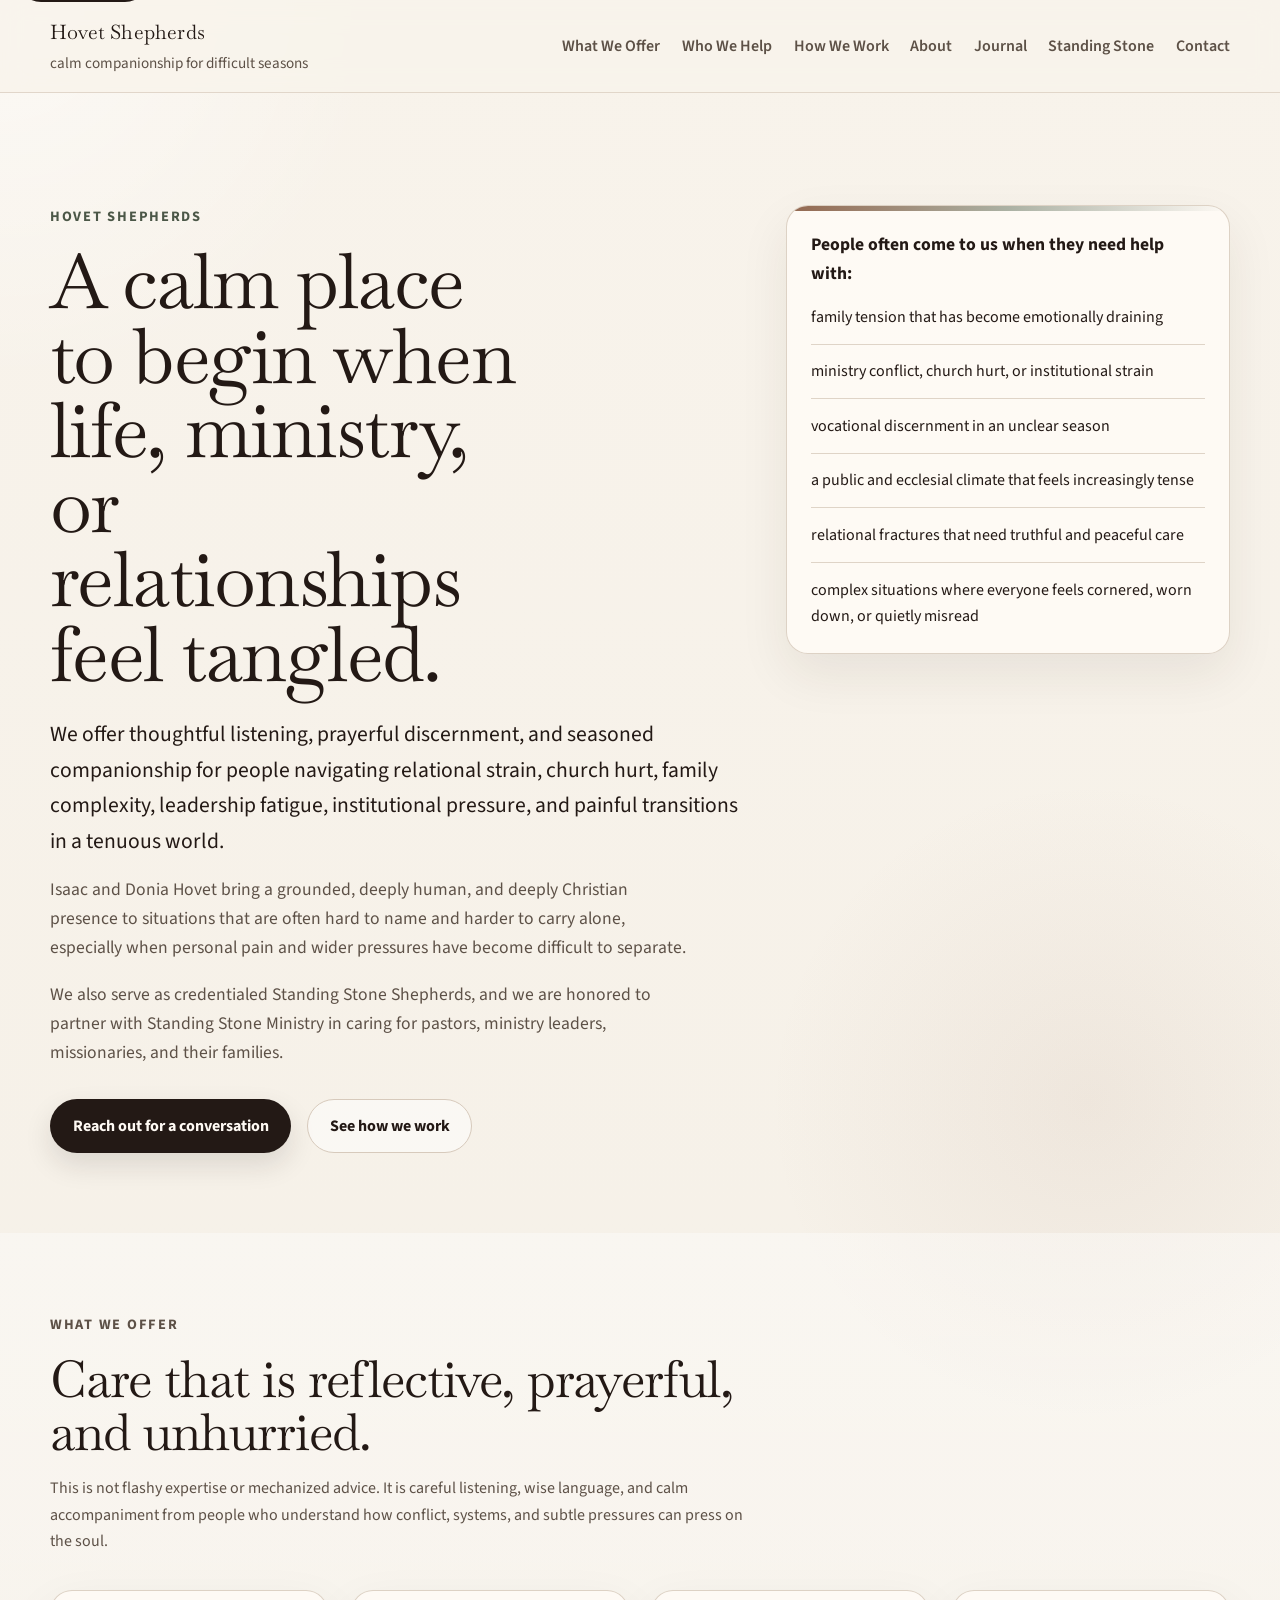
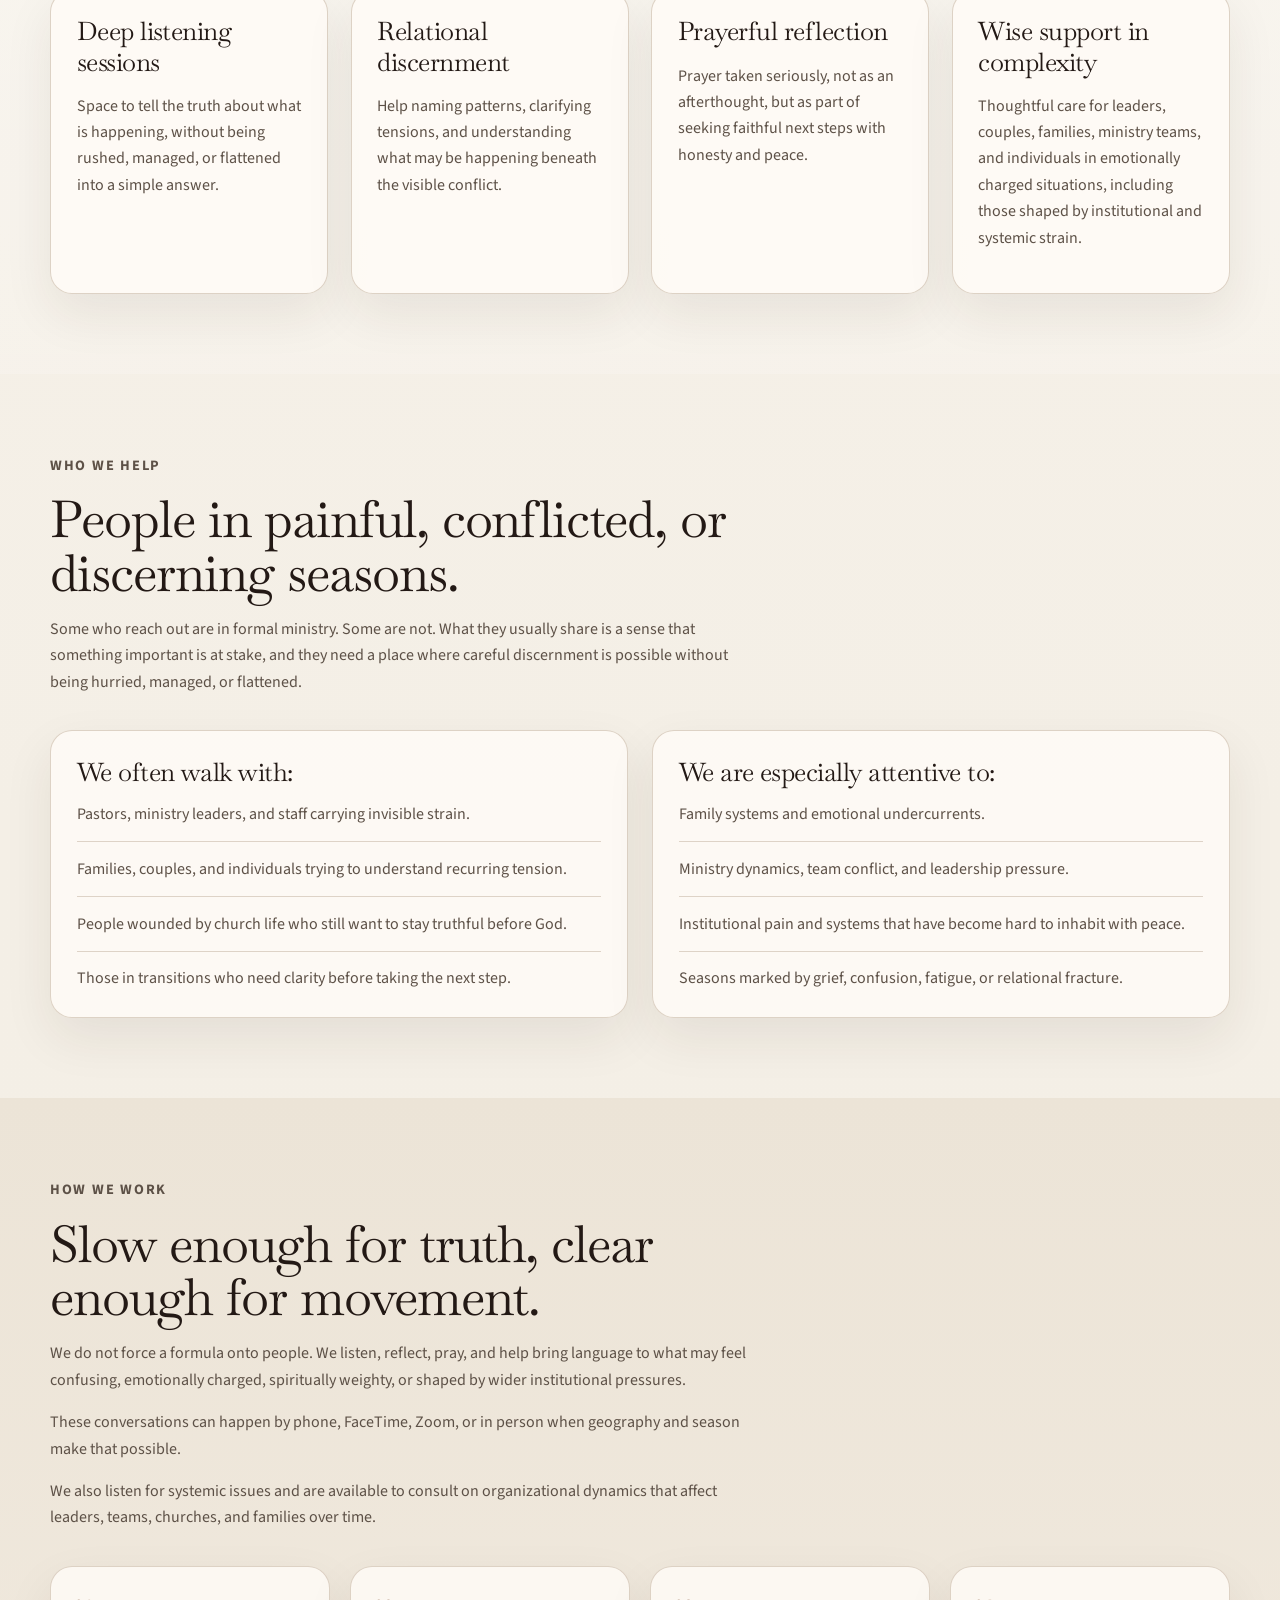
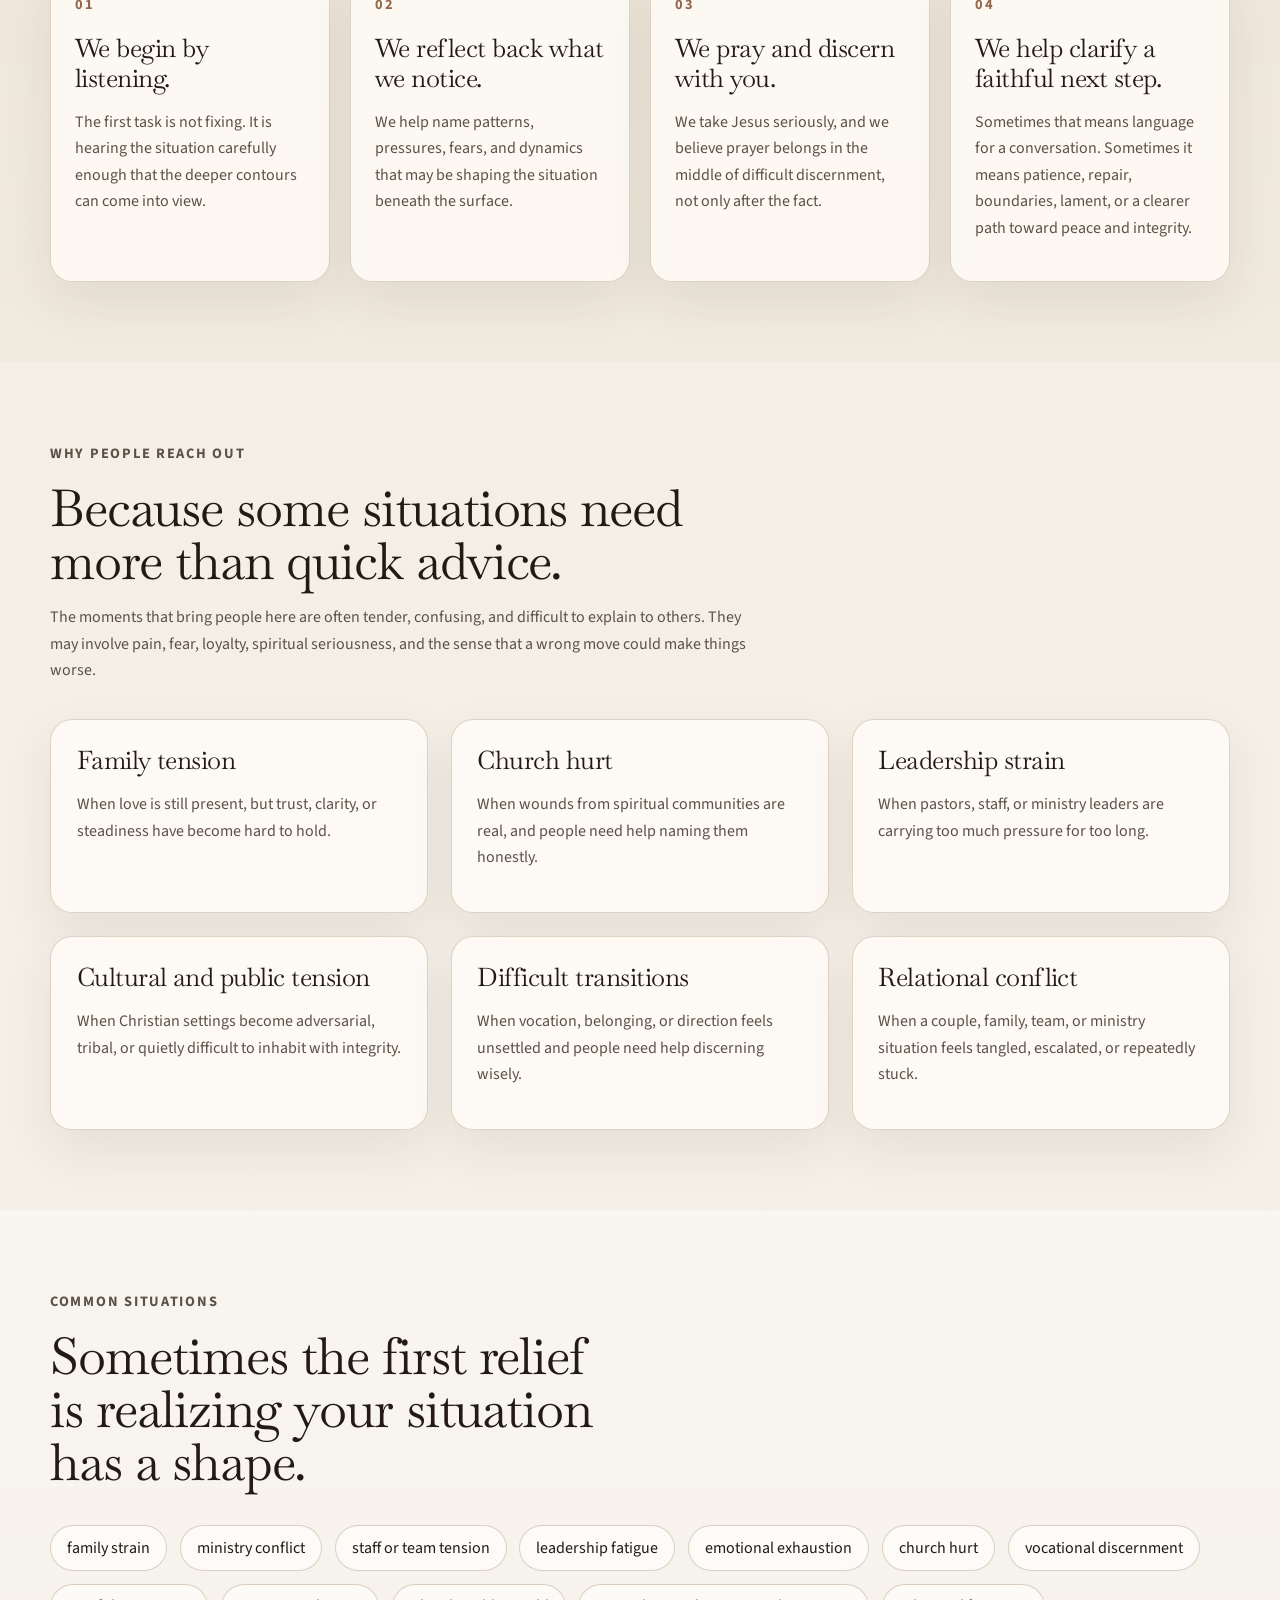
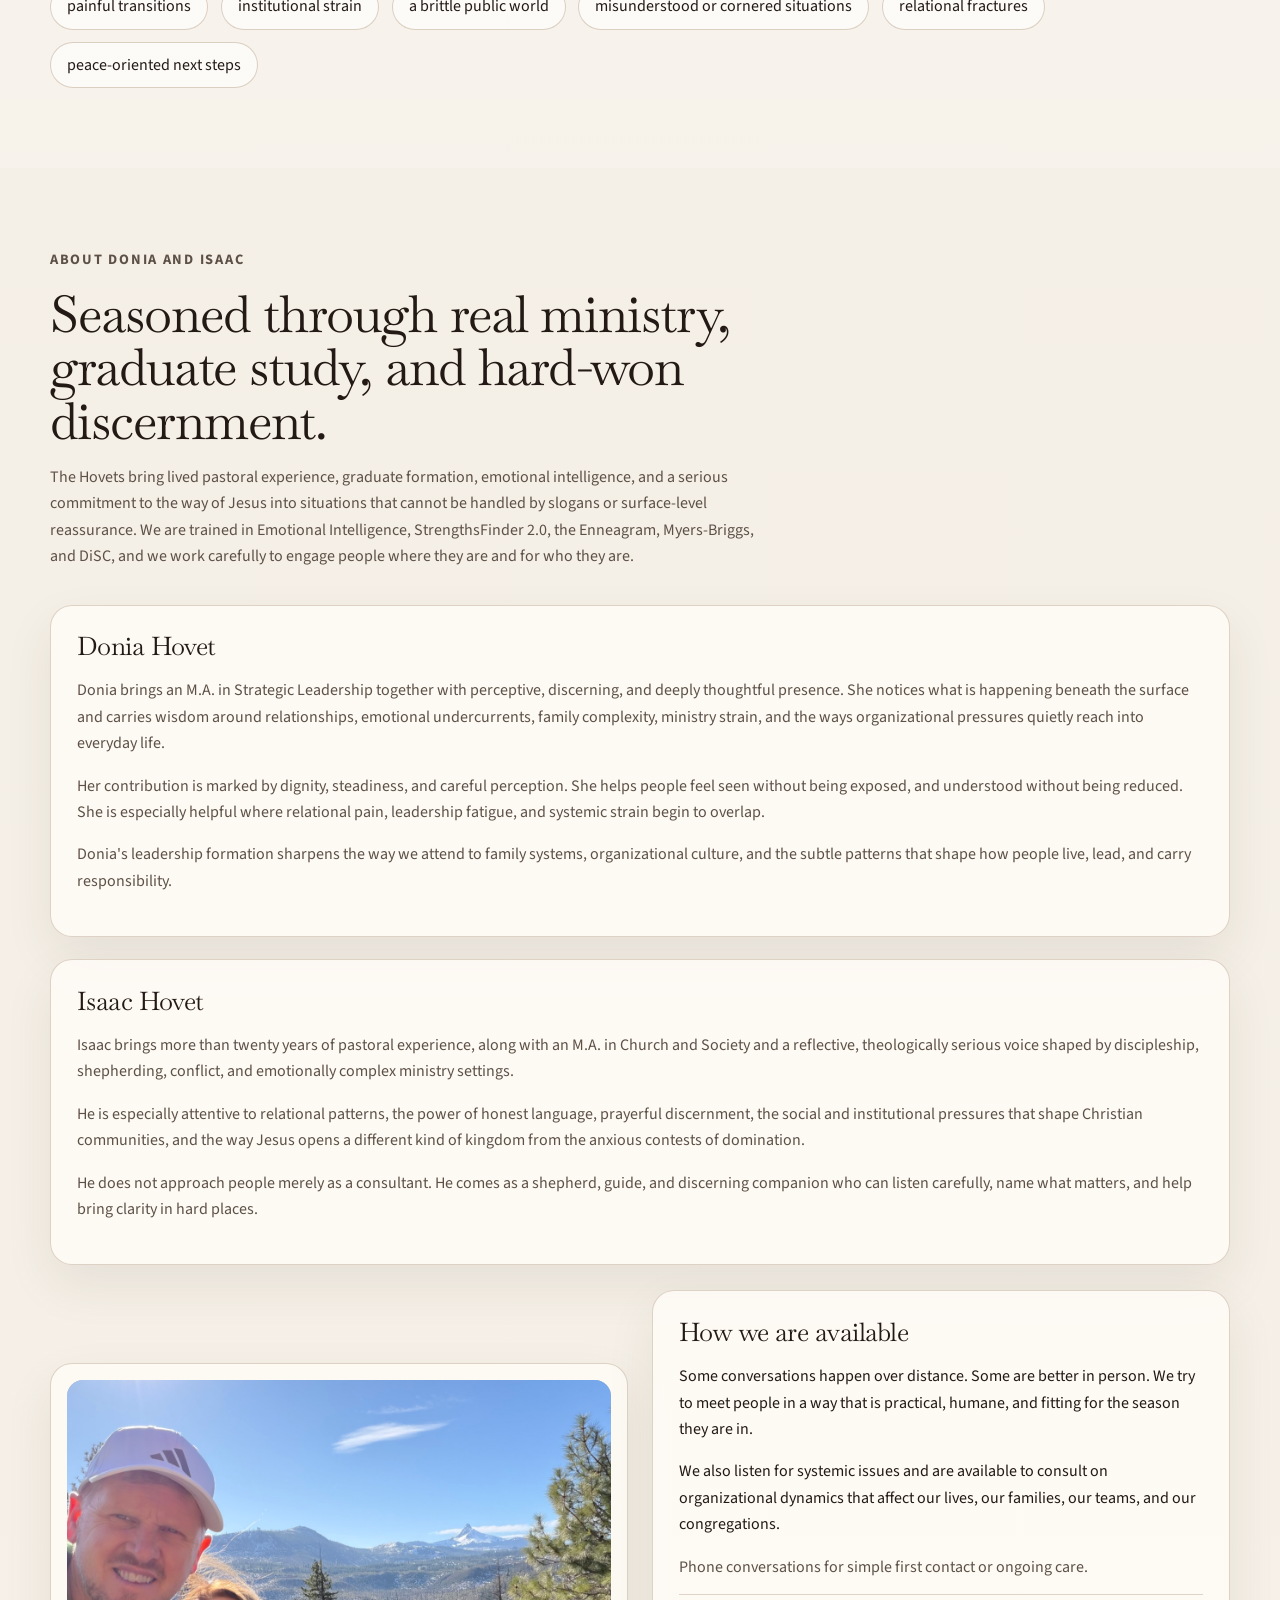
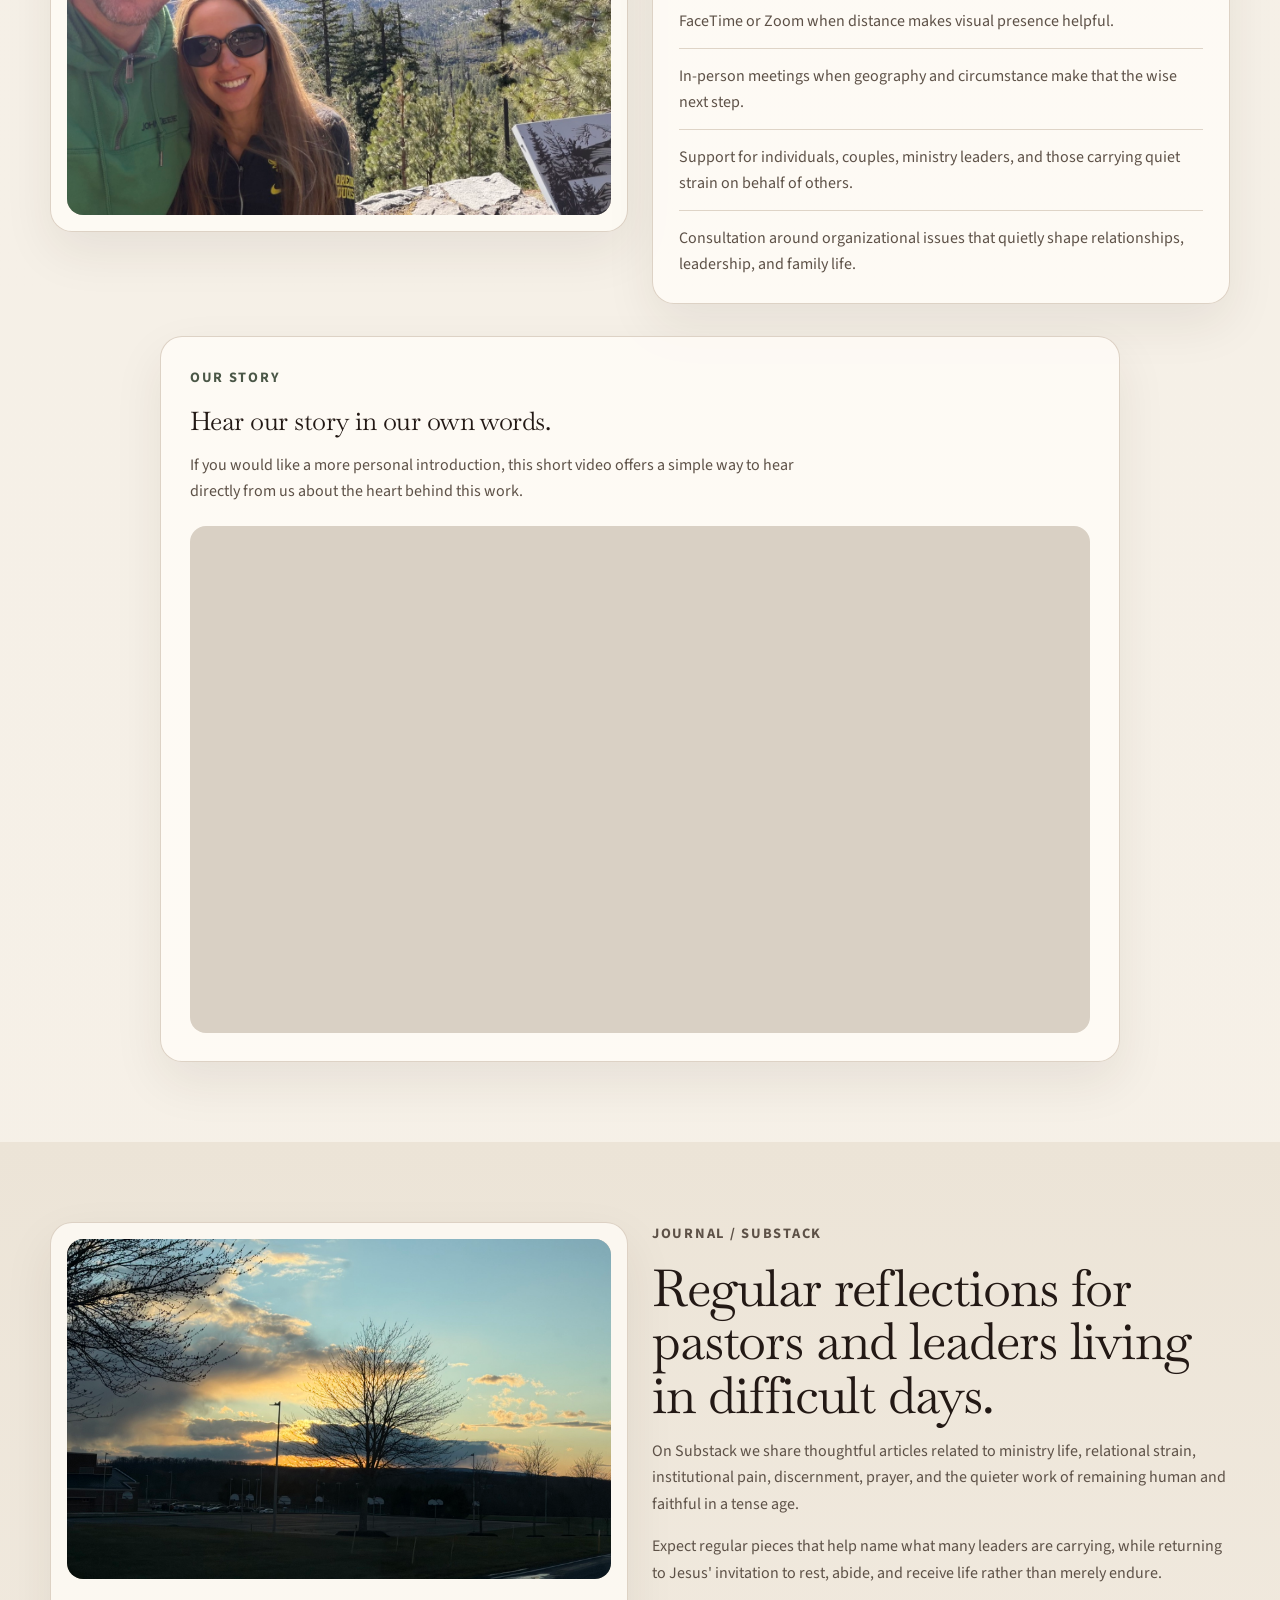
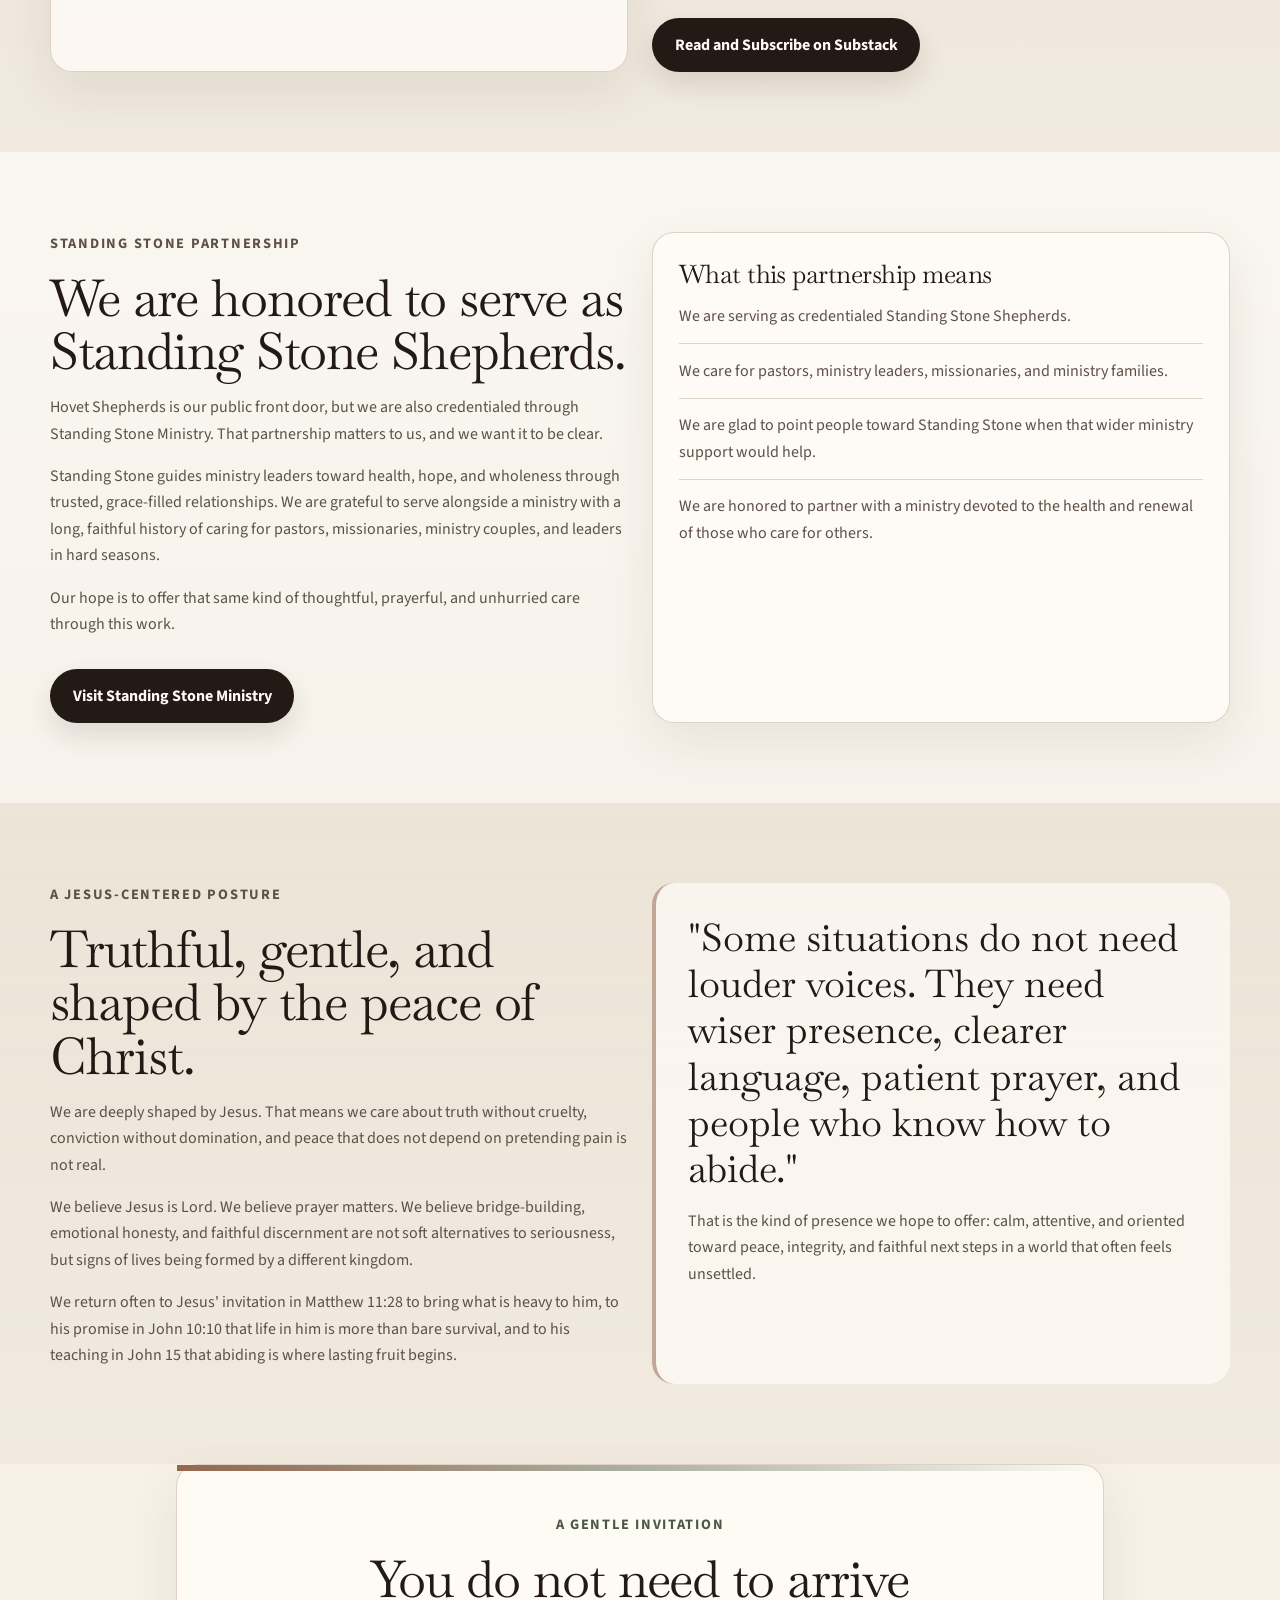
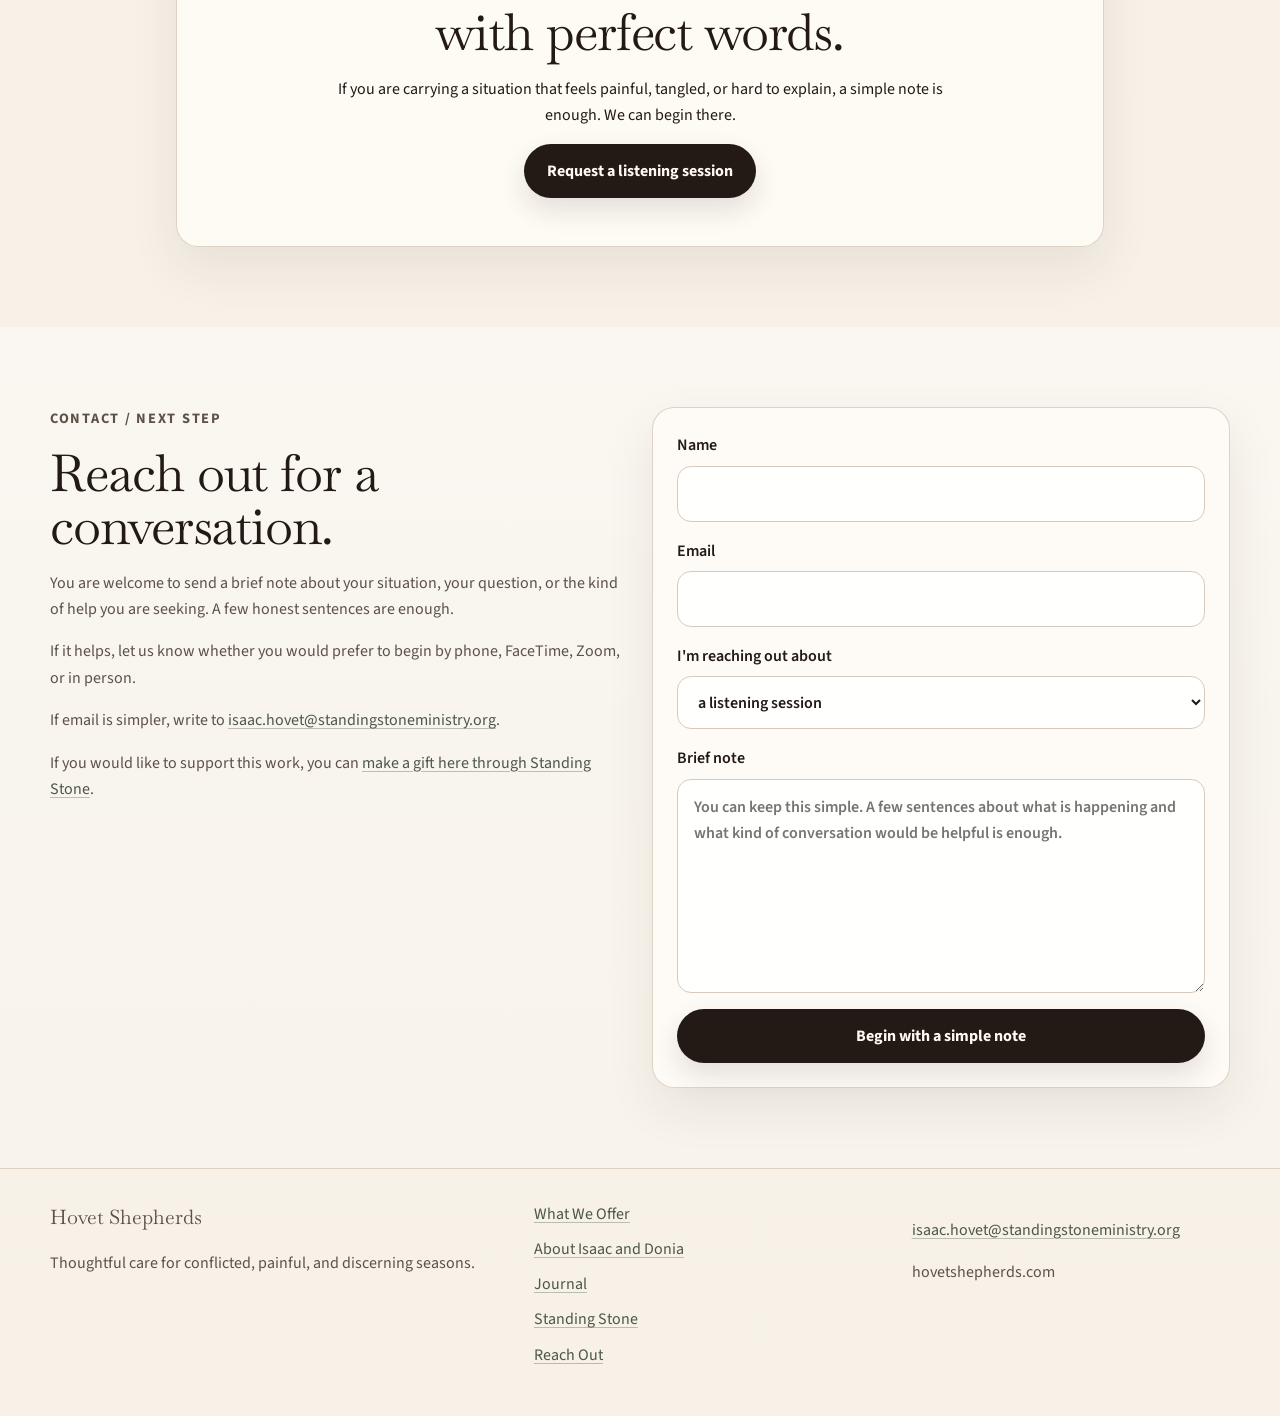
==== index.html @ 7246a0a9 "Initial site" ====
<!doctype html>
<html lang="en">
  <head>
    <meta charset="utf-8">
    <meta name="viewport" content="width=device-width, initial-scale=1">
    <title>Hovet Shepherds | Thoughtful Help for Painful and Conflicted Seasons</title>
    <meta
      name="description"
      content="Hovet Shepherds offers thoughtful listening, prayerful discernment, and calm support for people navigating conflict, church hurt, leadership strain, family tension, and difficult transitions."
    >
    <meta name="theme-color" content="#f5f0e7">
    <meta property="og:title" content="Hovet Shepherds">
    <meta
      property="og:description"
      content="Experienced, Jesus-shaped companionship for painful, conflicted, and discerning seasons."
    >
    <meta property="og:type" content="website">
    <meta property="og:url" content="https://hovetshepherds.com">
    <link rel="preconnect" href="https://fonts.googleapis.com">
    <link rel="preconnect" href="https://fonts.gstatic.com" crossorigin>
    <link
      href="https://fonts.googleapis.com/css2?family=Baskervville:ital@0;1&family=Source+Sans+3:wght@400;500;600;700&display=swap"
      rel="stylesheet"
    >
    <link rel="stylesheet" href="styles.css">
    <script defer src="script.js"></script>
  </head>
  <body>
    <a class="skip-link" href="#main">Skip to content</a>

    <header class="site-header">
      <div class="container header-inner">
        <a class="brand" href="#top" aria-label="Hovet Shepherds home">
          <span class="brand-mark">Hovet Shepherds</span>
          <span class="brand-subtitle">calm companionship for difficult seasons</span>
        </a>

        <nav class="site-nav" aria-label="Primary">
          <a href="#offer">What We Offer</a>
          <a href="#help">Who We Help</a>
          <a href="#work">How We Work</a>
          <a href="#about">About</a>
          <a href="#journal">Journal</a>
          <a href="#standing-stone">Standing Stone</a>
          <a href="#contact">Contact</a>
        </nav>
      </div>
    </header>

    <main id="main">
      <section class="hero section" id="top">
        <div class="container hero-grid">
          <div class="hero-copy" data-reveal>
            <p class="eyebrow">Hovet Shepherds</p>
            <h1>A calm place to begin when life, ministry, or relationships feel tangled.</h1>
            <p class="hero-lead">
              We offer thoughtful listening, prayerful discernment, and seasoned companionship for
              people navigating relational strain, church hurt, family complexity, leadership
              fatigue, institutional pressure, and painful transitions in a tenuous world.
            </p>
            <p class="hero-support">
              Isaac and Donia Hovet bring a grounded, deeply human, and deeply Christian presence to
              situations that are often hard to name and harder to carry alone, especially when
              personal pain and wider pressures have become difficult to separate.
            </p>
            <p class="hero-support">
              We also serve as credentialed Standing Stone Shepherds, and we are honored to partner
              with Standing Stone Ministry in caring for pastors, ministry leaders, missionaries,
              and their families.
            </p>

            <div class="hero-actions">
              <a class="button button-primary" href="#contact">Reach out for a conversation</a>
              <a class="button button-secondary" href="#work">See how we work</a>
            </div>
          </div>

          <aside class="hero-panel" data-reveal>
            <p class="panel-title">People often come to us when they need help with:</p>
            <ul class="quiet-list">
              <li>family tension that has become emotionally draining</li>
              <li>ministry conflict, church hurt, or institutional strain</li>
              <li>vocational discernment in an unclear season</li>
              <li>a public and ecclesial climate that feels increasingly tense</li>
              <li>relational fractures that need truthful and peaceful care</li>
              <li>complex situations where everyone feels cornered, worn down, or quietly misread</li>
            </ul>
          </aside>
        </div>
      </section>

      <section class="section section-soft" id="offer">
        <div class="container">
          <div class="section-heading" data-reveal>
            <p class="eyebrow">What We Offer</p>
            <h2>Care that is reflective, prayerful, and unhurried.</h2>
            <p>
              This is not flashy expertise or mechanized advice. It is careful listening, wise
              language, and calm accompaniment from people who understand how conflict, systems,
              and subtle pressures can press on the soul.
            </p>
          </div>

          <div class="card-grid four-up">
            <article class="card" data-reveal>
              <h3>Deep listening sessions</h3>
              <p>
                Space to tell the truth about what is happening, without being rushed, managed, or
                flattened into a simple answer.
              </p>
            </article>

            <article class="card" data-reveal>
              <h3>Relational discernment</h3>
              <p>
                Help naming patterns, clarifying tensions, and understanding what may be happening
                beneath the visible conflict.
              </p>
            </article>

            <article class="card" data-reveal>
              <h3>Prayerful reflection</h3>
              <p>
                Prayer taken seriously, not as an afterthought, but as part of seeking faithful
                next steps with honesty and peace.
              </p>
            </article>

            <article class="card" data-reveal>
              <h3>Wise support in complexity</h3>
              <p>
                Thoughtful care for leaders, couples, families, ministry teams, and individuals in
                emotionally charged situations, including those shaped by institutional and systemic
                strain.
              </p>
            </article>
          </div>
        </div>
      </section>

      <section class="section" id="help">
        <div class="container">
          <div class="section-heading" data-reveal>
            <p class="eyebrow">Who We Help</p>
            <h2>People in painful, conflicted, or discerning seasons.</h2>
            <p>
              Some who reach out are in formal ministry. Some are not. What they usually share is a
              sense that something important is at stake, and they need a place where careful
              discernment is possible without being hurried, managed, or flattened.
            </p>
          </div>

          <div class="split-grid">
            <div class="list-panel" data-reveal>
              <h3>We often walk with:</h3>
              <ul class="feature-list">
                <li>Pastors, ministry leaders, and staff carrying invisible strain.</li>
                <li>Families, couples, and individuals trying to understand recurring tension.</li>
                <li>People wounded by church life who still want to stay truthful before God.</li>
                <li>Those in transitions who need clarity before taking the next step.</li>
              </ul>
            </div>

            <div class="list-panel" data-reveal>
              <h3>We are especially attentive to:</h3>
              <ul class="feature-list">
                <li>Family systems and emotional undercurrents.</li>
                <li>Ministry dynamics, team conflict, and leadership pressure.</li>
                <li>Institutional pain and systems that have become hard to inhabit with peace.</li>
                <li>Seasons marked by grief, confusion, fatigue, or relational fracture.</li>
              </ul>
            </div>
          </div>
        </div>
      </section>

      <section class="section section-band" id="work">
        <div class="container">
          <div class="section-heading" data-reveal>
            <p class="eyebrow">How We Work</p>
            <h2>Slow enough for truth, clear enough for movement.</h2>
            <p>
              We do not force a formula onto people. We listen, reflect, pray, and help bring
              language to what may feel confusing, emotionally charged, spiritually weighty, or
              shaped by wider institutional pressures.
            </p>
            <p>
              These conversations can happen by phone, FaceTime, Zoom, or in person when geography
              and season make that possible.
            </p>
            <p>
              We also listen for systemic issues and are available to consult on organizational
              dynamics that affect leaders, teams, churches, and families over time.
            </p>
          </div>

          <div class="steps">
            <article class="step" data-reveal>
              <span class="step-number">01</span>
              <h3>We begin by listening.</h3>
              <p>
                The first task is not fixing. It is hearing the situation carefully enough that the
                deeper contours can come into view.
              </p>
            </article>

            <article class="step" data-reveal>
              <span class="step-number">02</span>
              <h3>We reflect back what we notice.</h3>
              <p>
                We help name patterns, pressures, fears, and dynamics that may be shaping the
                situation beneath the surface.
              </p>
            </article>

            <article class="step" data-reveal>
              <span class="step-number">03</span>
              <h3>We pray and discern with you.</h3>
              <p>
                We take Jesus seriously, and we believe prayer belongs in the middle of difficult
                discernment, not only after the fact.
              </p>
            </article>

            <article class="step" data-reveal>
              <span class="step-number">04</span>
              <h3>We help clarify a faithful next step.</h3>
              <p>
                Sometimes that means language for a conversation. Sometimes it means patience,
                repair, boundaries, lament, or a clearer path toward peace and integrity.
              </p>
            </article>
          </div>
        </div>
      </section>

      <section class="section" id="reasons">
        <div class="container">
          <div class="section-heading" data-reveal>
            <p class="eyebrow">Why People Reach Out</p>
            <h2>Because some situations need more than quick advice.</h2>
            <p>
              The moments that bring people here are often tender, confusing, and difficult to
              explain to others. They may involve pain, fear, loyalty, spiritual seriousness, and
              the sense that a wrong move could make things worse.
            </p>
          </div>

          <div class="reason-grid">
            <article class="reason-card" data-reveal>
              <h3>Family tension</h3>
              <p>When love is still present, but trust, clarity, or steadiness have become hard to hold.</p>
            </article>

            <article class="reason-card" data-reveal>
              <h3>Church hurt</h3>
              <p>When wounds from spiritual communities are real, and people need help naming them honestly.</p>
            </article>

            <article class="reason-card" data-reveal>
              <h3>Leadership strain</h3>
              <p>When pastors, staff, or ministry leaders are carrying too much pressure for too long.</p>
            </article>

            <article class="reason-card" data-reveal>
              <h3>Cultural and public tension</h3>
              <p>When Christian settings become adversarial, tribal, or quietly difficult to inhabit with integrity.</p>
            </article>

            <article class="reason-card" data-reveal>
              <h3>Difficult transitions</h3>
              <p>When vocation, belonging, or direction feels unsettled and people need help discerning wisely.</p>
            </article>

            <article class="reason-card" data-reveal>
              <h3>Relational conflict</h3>
              <p>When a couple, family, team, or ministry situation feels tangled, escalated, or repeatedly stuck.</p>
            </article>
          </div>
        </div>
      </section>

      <section class="section section-soft" id="common-situations">
        <div class="container">
          <div class="section-heading narrow" data-reveal>
            <p class="eyebrow">Common Situations</p>
            <h2>Sometimes the first relief is realizing your situation has a shape.</h2>
          </div>

          <div class="tag-cloud" data-reveal>
            <span>family strain</span>
            <span>ministry conflict</span>
            <span>staff or team tension</span>
            <span>leadership fatigue</span>
            <span>emotional exhaustion</span>
            <span>church hurt</span>
            <span>vocational discernment</span>
            <span>painful transitions</span>
            <span>institutional strain</span>
            <span>a brittle public world</span>
            <span>misunderstood or cornered situations</span>
            <span>relational fractures</span>
            <span>peace-oriented next steps</span>
          </div>
        </div>
      </section>

      <section class="section" id="about">
        <div class="container">
          <div class="section-heading" data-reveal>
            <p class="eyebrow">About Donia and Isaac</p>
            <h2>Seasoned through real ministry, graduate study, and hard-won discernment.</h2>
            <p>
              The Hovets bring lived pastoral experience, graduate formation, emotional
              intelligence, and a serious commitment to the way of Jesus into situations that
              cannot be handled by slogans or surface-level reassurance. We are trained in
              Emotional Intelligence, StrengthsFinder 2.0, the Enneagram, Myers-Briggs, and DiSC,
              and we work carefully to engage people where they are and for who they are.
            </p>
          </div>

          <div class="bio-grid">
            <article class="bio-card" data-reveal>
              <h3>Donia Hovet</h3>
              <p>
                Donia brings an M.A. in Strategic Leadership together with perceptive, discerning,
                and deeply thoughtful presence. She notices what is happening beneath the surface
                and carries wisdom around relationships, emotional undercurrents, family complexity,
                ministry strain, and the ways organizational pressures quietly reach into everyday
                life.
              </p>
              <p>
                Her contribution is marked by dignity, steadiness, and careful perception. She helps
                people feel seen without being exposed, and understood without being reduced. She is
                especially helpful where relational pain, leadership fatigue, and systemic strain
                begin to overlap.
              </p>
              <p>
                Donia's leadership formation sharpens the way we attend to family systems,
                organizational culture, and the subtle patterns that shape how people live, lead,
                and carry responsibility.
              </p>
            </article>

            <article class="bio-card" data-reveal>
              <h3>Isaac Hovet</h3>
              <p>
                Isaac brings more than twenty years of pastoral experience, along with an M.A. in
                Church and Society and a reflective, theologically serious voice shaped by
                discipleship, shepherding, conflict, and emotionally complex ministry settings.
              </p>
              <p>
                He is especially attentive to relational patterns, the power of honest language,
                prayerful discernment, the social and institutional pressures that shape Christian
                communities, and the way Jesus opens a different kind of kingdom from the anxious
                contests of domination.
              </p>
              <p>
                He does not approach people merely as a consultant. He comes as a shepherd, guide,
                and discerning companion who can listen carefully, name what matters, and help bring
                clarity in hard places.
              </p>
            </article>
          </div>

          <div class="split-grid about-feature" data-reveal>
            <figure class="photo-card">
              <div class="photo-frame">
                <img
                  src="images/hovet-couple.jpg"
                  alt="Isaac and Donia Hovet outdoors in the mountains"
                  class="photo-card-image photo-card-image-portrait"
                >
              </div>
            </figure>

            <div class="list-panel">
              <h3>How we are available</h3>
              <p>
                Some conversations happen over distance. Some are better in person. We try to meet
                people in a way that is practical, humane, and fitting for the season they are in.
              </p>
              <p>
                We also listen for systemic issues and are available to consult on organizational
                dynamics that affect our lives, our families, our teams, and our congregations.
              </p>
              <ul class="feature-list">
                <li>Phone conversations for simple first contact or ongoing care.</li>
                <li>FaceTime or Zoom when distance makes visual presence helpful.</li>
                <li>In-person meetings when geography and circumstance make that the wise next step.</li>
                <li>Support for individuals, couples, ministry leaders, and those carrying quiet strain on behalf of others.</li>
                <li>Consultation around organizational issues that quietly shape relationships, leadership, and family life.</li>
              </ul>
            </div>
          </div>

          <div class="story-block" data-reveal>
            <div class="story-copy">
              <p class="eyebrow">Our Story</p>
              <h3>Hear our story in our own words.</h3>
              <p>
                If you would like a more personal introduction, this short video offers a simple
                way to hear directly from us about the heart behind this work.
              </p>
            </div>

            <div class="story-video">
              <div class="video-frame">
                <iframe
                  src="https://www.youtube-nocookie.com/embed/18ZxCr0ivR8"
                  title="Our Story video"
                  loading="lazy"
                  allow="accelerometer; autoplay; clipboard-write; encrypted-media; gyroscope; picture-in-picture; web-share"
                  referrerpolicy="strict-origin-when-cross-origin"
                  allowfullscreen
                ></iframe>
              </div>
            </div>
          </div>
        </div>
      </section>

      <section class="section section-band" id="journal">
        <div class="container split-grid">
          <figure class="photo-card photo-card-wide" data-reveal>
            <div class="photo-frame">
              <img
                src="images/hovet-sky.jpg"
                alt="Light breaking through clouds at sunset"
                class="photo-card-image photo-card-image-landscape"
              >
            </div>
          </figure>

          <div class="section-heading left" data-reveal>
            <p class="eyebrow">Journal / Substack</p>
            <h2>Regular reflections for pastors and leaders living in difficult days.</h2>
            <p>
              On Substack we share thoughtful articles related to ministry life, relational strain,
              institutional pain, discernment, prayer, and the quieter work of remaining human and
              faithful in a tense age.
            </p>
            <p>
              Expect regular pieces that help name what many leaders are carrying, while returning
              to Jesus' invitation to rest, abide, and receive life rather than merely
              endure.
            </p>
            <div class="hero-actions">
              <a
                class="button button-primary"
                href="https://hovetshepherds.substack.com"
                target="_blank"
                rel="noreferrer"
              >Read and Subscribe on Substack</a>
            </div>
          </div>
        </div>
      </section>

      <section class="section section-soft" id="standing-stone">
        <div class="container split-grid">
          <div class="section-heading left" data-reveal>
            <p class="eyebrow">Standing Stone Partnership</p>
            <h2>We are honored to serve as Standing Stone Shepherds.</h2>
            <p>
              Hovet Shepherds is our public front door, but we are also credentialed through
              Standing Stone Ministry. That partnership matters to us, and we want it to be clear.
            </p>
            <p>
              Standing Stone guides ministry leaders toward health, hope, and wholeness through
              trusted, grace-filled relationships. We are grateful to serve alongside a ministry
              with a long, faithful history of caring for pastors, missionaries, ministry couples,
              and leaders in hard seasons.
            </p>
            <p>
              Our hope is to offer that same kind of thoughtful, prayerful, and unhurried care
              through this work.
            </p>
            <div class="hero-actions">
              <a
                class="button button-primary"
                href="https://standingstoneministry.org/"
                target="_blank"
                rel="noreferrer"
              >Visit Standing Stone Ministry</a>
            </div>
          </div>

          <div class="list-panel" data-reveal>
            <h3>What this partnership means</h3>
            <ul class="feature-list">
              <li>We are serving as credentialed Standing Stone Shepherds.</li>
              <li>We care for pastors, ministry leaders, missionaries, and ministry families.</li>
              <li>We are glad to point people toward Standing Stone when that wider ministry support would help.</li>
              <li>We are honored to partner with a ministry devoted to the health and renewal of those who care for others.</li>
            </ul>
          </div>
        </div>
      </section>

      <section class="section section-band" id="posture">
        <div class="container posture-grid">
          <div class="section-heading left" data-reveal>
            <p class="eyebrow">A Jesus-Centered Posture</p>
            <h2>Truthful, gentle, and shaped by the peace of Christ.</h2>
            <p>
              We are deeply shaped by Jesus. That means we care about truth without cruelty,
              conviction without domination, and peace that does not depend on pretending pain is
              not real.
            </p>
            <p>
              We believe Jesus is Lord. We believe prayer matters. We believe bridge-building,
              emotional honesty, and faithful discernment are not soft alternatives to seriousness,
              but signs of lives being formed by a different kingdom.
            </p>
            <p>
              We return often to Jesus' invitation in Matthew 11:28 to bring what is heavy to him,
              to his promise in John 10:10 that life in him is more than bare survival, and to his
              teaching in John 15 that abiding is where lasting fruit begins.
            </p>
          </div>

          <div class="posture-quote" data-reveal>
            <blockquote>
              "Some situations do not need louder voices. They need wiser presence, clearer language,
              patient prayer, and people who know how to abide."
            </blockquote>
            <p>
              That is the kind of presence we hope to offer: calm, attentive, and oriented toward
              peace, integrity, and faithful next steps in a world that often feels unsettled.
            </p>
          </div>
        </div>
      </section>

      <section class="section closing-invitation">
        <div class="container invitation-panel" data-reveal>
          <p class="eyebrow">A Gentle Invitation</p>
          <h2>You do not need to arrive with perfect words.</h2>
          <p>
            If you are carrying a situation that feels painful, tangled, or hard to explain, a
            simple note is enough. We can begin there.
          </p>
          <a class="button button-primary" href="#contact">Request a listening session</a>
        </div>
      </section>

      <section class="section section-soft" id="contact">
        <div class="container contact-grid">
          <div class="section-heading left" data-reveal>
            <p class="eyebrow">Contact / Next Step</p>
            <h2>Reach out for a conversation.</h2>
            <p>
              You are welcome to send a brief note about your situation, your question, or the kind
              of help you are seeking. A few honest sentences are enough.
            </p>
            <p>
              If it helps, let us know whether you would prefer to begin by phone, FaceTime, Zoom,
              or in person.
            </p>
            <p>
              If email is simpler, write to
              <a href="mailto:isaac.hovet@standingstoneministry.org">isaac.hovet@standingstoneministry.org</a>.
            </p>
            <p class="contact-note">
              If you would like to support this work, you can
              <a
                href="https://standingstone.givevirtuous.org/donate/shepherd-donation?projectCodePreselect=2102.82"
                target="_blank"
                rel="noreferrer"
              >make a gift here through Standing Stone</a>.
            </p>
          </div>

          <form
            class="contact-form"
            name="contact"
            method="POST"
            data-netlify="true"
            netlify-honeypot="bot-field"
            data-reveal
          >
            <input type="hidden" name="form-name" value="contact">
            <p class="hidden-field">
              <label>
                Don't fill this out if you're human:
                <input name="bot-field">
              </label>
            </p>

            <label>
              Name
              <input type="text" name="name" autocomplete="name" required>
            </label>

            <label>
              Email
              <input type="email" name="email" autocomplete="email" required>
            </label>

            <label>
              I'm reaching out about
              <select name="situation">
                <option value="listening-session">a listening session</option>
                <option value="family-or-couple">a family or couple situation</option>
                <option value="leader-or-ministry">a leader or ministry situation</option>
                <option value="institutional-or-systemic">institutional or systemic strain</option>
                <option value="discernment">discernment in a transition</option>
                <option value="other">something else</option>
              </select>
            </label>

            <label>
              Brief note
              <textarea
                name="message"
                rows="7"
                placeholder="You can keep this simple. A few sentences about what is happening and what kind of conversation would be helpful is enough."
                required
              ></textarea>
            </label>

            <button class="button button-primary" type="submit">Begin with a simple note</button>
          </form>
        </div>
      </section>
    </main>

    <footer class="site-footer">
      <div class="container footer-inner">
        <div>
          <p class="footer-mark">Hovet Shepherds</p>
          <p>Thoughtful care for conflicted, painful, and discerning seasons.</p>
        </div>

        <div class="footer-links">
          <a href="#offer">What We Offer</a>
          <a href="#about">About Isaac and Donia</a>
          <a href="#journal">Journal</a>
          <a href="#standing-stone">Standing Stone</a>
          <a href="#contact">Reach Out</a>
        </div>

        <div>
          <p><a href="mailto:isaac.hovet@standingstoneministry.org">isaac.hovet@standingstoneministry.org</a></p>
          <p>hovetshepherds.com</p>
        </div>
      </div>
    </footer>
  </body>
</html>
---- styles.css ----
:root {
  --bg: #f4efe6;
  --bg-soft: #fbf8f2;
  --bg-band: #ece4d7;
  --surface: rgba(255, 252, 247, 0.82);
  --surface-strong: #fffdf8;
  --ink: #231915;
  --ink-soft: #5d5147;
  --line: #d7cabc;
  --accent: #677561;
  --accent-deep: #4b5747;
  --clay: #93674f;
  --shadow: 0 20px 50px rgba(49, 34, 24, 0.08);
  --radius: 22px;
  --radius-sm: 16px;
  --container: 1180px;
}

*,
*::before,
*::after {
  box-sizing: border-box;
}

html {
  scroll-behavior: smooth;
}

body {
  margin: 0;
  font-family: "Source Sans 3", Georgia, serif;
  color: var(--ink);
  background:
    radial-gradient(circle at top left, rgba(255, 255, 255, 0.55), transparent 24rem),
    radial-gradient(circle at 85% 10%, rgba(147, 103, 79, 0.08), transparent 20rem),
    linear-gradient(180deg, #f8f3eb 0%, var(--bg) 22%, #f7f1e8 100%);
  line-height: 1.65;
}

img {
  max-width: 100%;
  display: block;
}

a {
  color: var(--accent-deep);
  text-decoration-color: rgba(75, 87, 71, 0.35);
  text-underline-offset: 0.2em;
}

a:hover,
a:focus-visible {
  color: var(--ink);
}

button,
input,
select,
textarea {
  font: inherit;
}

.skip-link {
  position: absolute;
  left: 1rem;
  top: -3rem;
  background: var(--ink);
  color: #fff;
  padding: 0.75rem 1rem;
  border-radius: 999px;
  z-index: 1000;
}

.skip-link:focus {
  top: 1rem;
}

.container {
  width: min(calc(100% - 2rem), var(--container));
  margin: 0 auto;
}

.section {
  padding: 5rem 0;
}

.section-soft {
  background: linear-gradient(180deg, rgba(255, 255, 255, 0.38), rgba(255, 255, 255, 0.16));
}

.section-band {
  background:
    linear-gradient(180deg, rgba(236, 228, 215, 0.88), rgba(247, 241, 232, 0.45)),
    var(--bg-band);
}

.site-header {
  position: sticky;
  top: 0;
  z-index: 200;
  backdrop-filter: blur(14px);
  background: rgba(248, 243, 235, 0.84);
  border-bottom: 1px solid rgba(215, 202, 188, 0.72);
}

.header-inner {
  display: flex;
  align-items: center;
  justify-content: space-between;
  gap: 2rem;
  padding: 1rem 0;
}

.brand {
  display: inline-flex;
  flex-direction: column;
  gap: 0.1rem;
  text-decoration: none;
  color: var(--ink);
}

.brand-mark,
h1,
h2,
h3 {
  font-family: "Baskervville", Georgia, serif;
}

.brand-mark {
  font-size: 1.25rem;
  letter-spacing: 0.01em;
}

.brand-subtitle {
  color: var(--ink-soft);
  font-size: 0.95rem;
}

.site-nav {
  display: flex;
  flex-wrap: wrap;
  justify-content: flex-end;
  gap: 0.9rem 1.35rem;
}

.site-nav a {
  text-decoration: none;
  color: var(--ink-soft);
  font-weight: 600;
}

.site-nav a:hover,
.site-nav a:focus-visible {
  color: var(--ink);
}

.hero {
  padding: 7rem 0 5rem;
}

.hero-grid {
  display: grid;
  grid-template-columns: minmax(0, 1.35fr) minmax(300px, 0.85fr);
  gap: 2rem;
  align-items: start;
}

.eyebrow {
  margin: 0 0 1rem;
  color: var(--accent-deep);
  font-size: 0.9rem;
  font-weight: 700;
  letter-spacing: 0.12em;
  text-transform: uppercase;
}

h1,
h2,
h3 {
  margin: 0;
  font-weight: 400;
  letter-spacing: -0.02em;
}

h1 {
  max-width: 13ch;
  font-size: clamp(3rem, 6vw, 5.6rem);
  line-height: 0.97;
}

h2 {
  font-size: clamp(2.2rem, 4vw, 3.4rem);
  line-height: 1.04;
  margin-bottom: 1rem;
}

h3 {
  font-size: 1.6rem;
  line-height: 1.18;
  margin-bottom: 0.9rem;
}

.hero-lead {
  font-size: 1.35rem;
  max-width: 44rem;
  color: var(--ink);
  margin: 1.6rem 0 0;
}

.hero-support,
.section-heading p,
.bio-card p,
.card p,
.reason-card p,
.step p,
.list-panel li,
.posture-quote p,
.contact-note,
.footer-inner p {
  color: var(--ink-soft);
}

.hero-support {
  max-width: 40rem;
  font-size: 1.1rem;
  margin-top: 1rem;
}

.hero-actions {
  display: flex;
  flex-wrap: wrap;
  gap: 1rem;
  margin-top: 2rem;
}

.button {
  display: inline-flex;
  align-items: center;
  justify-content: center;
  min-height: 3.25rem;
  padding: 0.8rem 1.35rem;
  border-radius: 999px;
  border: 1px solid transparent;
  font-weight: 700;
  text-decoration: none;
  transition:
    transform 180ms ease,
    border-color 180ms ease,
    background-color 180ms ease,
    color 180ms ease;
}

.button:hover,
.button:focus-visible,
.contact-form button:hover,
.contact-form button:focus-visible {
  transform: translateY(-1px);
}

.button-primary {
  background: var(--ink);
  color: #fffaf4;
  box-shadow: 0 12px 28px rgba(35, 25, 21, 0.12);
}

.button-primary:hover,
.button-primary:focus-visible {
  color: #fff;
  background: #1a120f;
}

.button-secondary {
  border-color: var(--line);
  background: rgba(255, 255, 255, 0.5);
  color: var(--ink);
}

.button-secondary:hover,
.button-secondary:focus-visible {
  border-color: var(--accent);
}

.hero-panel,
.card,
.list-panel,
.step,
.reason-card,
.bio-card,
.photo-card,
.story-block,
.invitation-panel,
.contact-form {
  background: var(--surface);
  border: 1px solid rgba(215, 202, 188, 0.85);
  border-radius: var(--radius);
  box-shadow: var(--shadow);
}

.hero-panel {
  padding: 1.5rem;
  position: relative;
  overflow: hidden;
}

.hero-panel::before,
.invitation-panel::before {
  content: "";
  position: absolute;
  inset: 0 auto auto 0;
  width: 100%;
  height: 0.35rem;
  background: linear-gradient(90deg, var(--clay), rgba(103, 117, 97, 0.55), transparent);
}

.panel-title {
  margin: 0 0 1rem;
  font-size: 1.1rem;
  color: var(--ink);
  font-weight: 700;
}

.quiet-list,
.feature-list {
  margin: 0;
  padding: 0;
  list-style: none;
}

.quiet-list li,
.feature-list li {
  padding: 0.85rem 0;
  border-top: 1px solid rgba(215, 202, 188, 0.78);
}

.quiet-list li:first-child,
.feature-list li:first-child {
  border-top: 0;
  padding-top: 0;
}

.quiet-list li:last-child,
.feature-list li:last-child {
  padding-bottom: 0;
}

.section-heading {
  max-width: 44rem;
  margin-bottom: 2.2rem;
}

.section-heading.left {
  margin-bottom: 0;
}

.section-heading.narrow {
  max-width: 36rem;
}

.card-grid,
.reason-grid,
.bio-grid {
  display: grid;
  gap: 1.4rem;
}

.story-block {
  margin: 2rem auto 0;
  padding: 1.8rem;
  max-width: 60rem;
}

.about-feature {
  margin-top: 1.6rem;
  align-items: center;
}

.photo-card {
  overflow: hidden;
  padding: 1rem;
  margin: 0;
  background: rgba(255, 253, 248, 0.76);
}

.photo-frame {
  position: relative;
  overflow: hidden;
  border-radius: calc(var(--radius) - 6px);
  background: #d9d0c4;
  box-shadow: inset 0 0 0 1px rgba(215, 202, 188, 0.72);
}

.photo-card-image {
  display: block;
  width: 100%;
  height: 100%;
  object-fit: cover;
  filter: saturate(0.94) contrast(1.03);
}

.photo-card-image-portrait {
  aspect-ratio: 5 / 4;
  object-position: center 40%;
}

.photo-card-image-landscape {
  aspect-ratio: 16 / 10;
  object-position: center 62%;
}

.photo-card-wide {
  min-height: 100%;
}

.story-copy {
  max-width: 38rem;
  margin-bottom: 1.35rem;
}

.story-copy p:last-child {
  margin-bottom: 0;
  color: var(--ink-soft);
}

.story-video {
  width: 100%;
}

.video-frame {
  position: relative;
  overflow: hidden;
  border-radius: calc(var(--radius) - 6px);
  background: #d9d0c4;
  aspect-ratio: 16 / 9;
}

.video-frame iframe {
  position: absolute;
  inset: 0;
  width: 100%;
  height: 100%;
  border: 0;
}

.four-up {
  grid-template-columns: repeat(4, minmax(0, 1fr));
}

.card,
.reason-card,
.bio-card {
  padding: 1.6rem;
}

.split-grid,
.posture-grid,
.contact-grid {
  display: grid;
  grid-template-columns: repeat(2, minmax(0, 1fr));
  gap: 1.5rem;
}

.list-panel {
  padding: 1.6rem;
}

.steps {
  display: grid;
  grid-template-columns: repeat(4, minmax(0, 1fr));
  gap: 1.25rem;
}

.step {
  padding: 1.5rem;
}

.step-number {
  display: inline-block;
  margin-bottom: 1rem;
  color: var(--clay);
  font-size: 0.9rem;
  font-weight: 700;
  letter-spacing: 0.12em;
}

.reason-grid {
  grid-template-columns: repeat(3, minmax(0, 1fr));
}

.tag-cloud {
  display: flex;
  flex-wrap: wrap;
  gap: 0.8rem;
}

.tag-cloud span {
  display: inline-flex;
  align-items: center;
  min-height: 2.6rem;
  padding: 0.55rem 1rem;
  border: 1px solid rgba(215, 202, 188, 0.9);
  border-radius: 999px;
  background: rgba(255, 255, 255, 0.62);
  color: var(--ink);
}

.posture-quote {
  position: relative;
  padding: 2rem;
  background: rgba(255, 253, 248, 0.68);
  border-left: 4px solid rgba(147, 103, 79, 0.55);
  border-radius: var(--radius);
}

blockquote {
  margin: 0 0 1rem;
  font-family: "Baskervville", Georgia, serif;
  font-size: clamp(1.7rem, 3vw, 2.4rem);
  line-height: 1.2;
  color: var(--ink);
}

.closing-invitation {
  padding-top: 0;
}

.invitation-panel {
  position: relative;
  text-align: center;
  padding: 3rem 2rem;
  max-width: 58rem;
  margin: 0 auto;
}

.invitation-panel h2,
.invitation-panel p {
  max-width: 38rem;
  margin-left: auto;
  margin-right: auto;
}

.contact-grid {
  align-items: start;
}

.contact-form {
  padding: 1.5rem;
  display: grid;
  gap: 1rem;
}

.contact-form label {
  display: grid;
  gap: 0.45rem;
  color: var(--ink);
  font-weight: 600;
}

.contact-form input,
.contact-form select,
.contact-form textarea {
  width: 100%;
  border: 1px solid var(--line);
  border-radius: 14px;
  padding: 0.85rem 1rem;
  background: rgba(255, 255, 255, 0.92);
  color: var(--ink);
}

.contact-form textarea {
  resize: vertical;
  min-height: 10rem;
}

.contact-form input:focus,
.contact-form select:focus,
.contact-form textarea:focus,
.site-nav a:focus-visible,
.button:focus-visible,
a:focus-visible {
  outline: 2px solid rgba(103, 117, 97, 0.55);
  outline-offset: 3px;
}

.hidden-field {
  display: none;
}

.site-footer {
  border-top: 1px solid rgba(215, 202, 188, 0.85);
  padding: 2rem 0 3rem;
}

.footer-inner {
  display: grid;
  grid-template-columns: 1.3fr 1fr 0.9fr;
  gap: 1.5rem;
  align-items: start;
}

.footer-mark {
  margin: 0 0 0.35rem;
  font-family: "Baskervville", Georgia, serif;
  font-size: 1.25rem;
  color: var(--ink);
}

.footer-links {
  display: flex;
  flex-direction: column;
  gap: 0.55rem;
}

.js [data-reveal] {
  opacity: 0;
  transform: translateY(18px);
  transition:
    opacity 650ms ease,
    transform 650ms ease;
}

.js [data-reveal].is-visible {
  opacity: 1;
  transform: translateY(0);
}

@media (max-width: 1100px) {
  .four-up,
  .steps {
    grid-template-columns: repeat(2, minmax(0, 1fr));
  }

  .reason-grid {
    grid-template-columns: repeat(2, minmax(0, 1fr));
  }

  .hero-grid,
  .split-grid,
  .posture-grid,
  .contact-grid,
  .footer-inner {
    grid-template-columns: 1fr;
  }

  .section-heading.left {
    margin-bottom: 2rem;
  }
}

@media (max-width: 780px) {
  .section {
    padding: 4rem 0;
  }

  .hero {
    padding-top: 5.5rem;
  }

  .header-inner {
    flex-direction: column;
    align-items: flex-start;
  }

  .site-nav {
    justify-content: flex-start;
    gap: 0.75rem 1rem;
  }

  h1 {
    max-width: none;
    font-size: clamp(2.7rem, 12vw, 4.2rem);
  }

  .hero-lead {
    font-size: 1.18rem;
  }

  .four-up,
  .steps,
  .reason-grid,
  .bio-grid {
    grid-template-columns: 1fr;
  }

  .invitation-panel {
    padding: 2.4rem 1.4rem;
  }
}

@media (prefers-reduced-motion: reduce) {
  html {
    scroll-behavior: auto;
  }

  .js [data-reveal] {
    opacity: 1;
    transform: none;
    transition: none;
  }

  .button,
  .contact-form button {
    transition: none;
  }
}
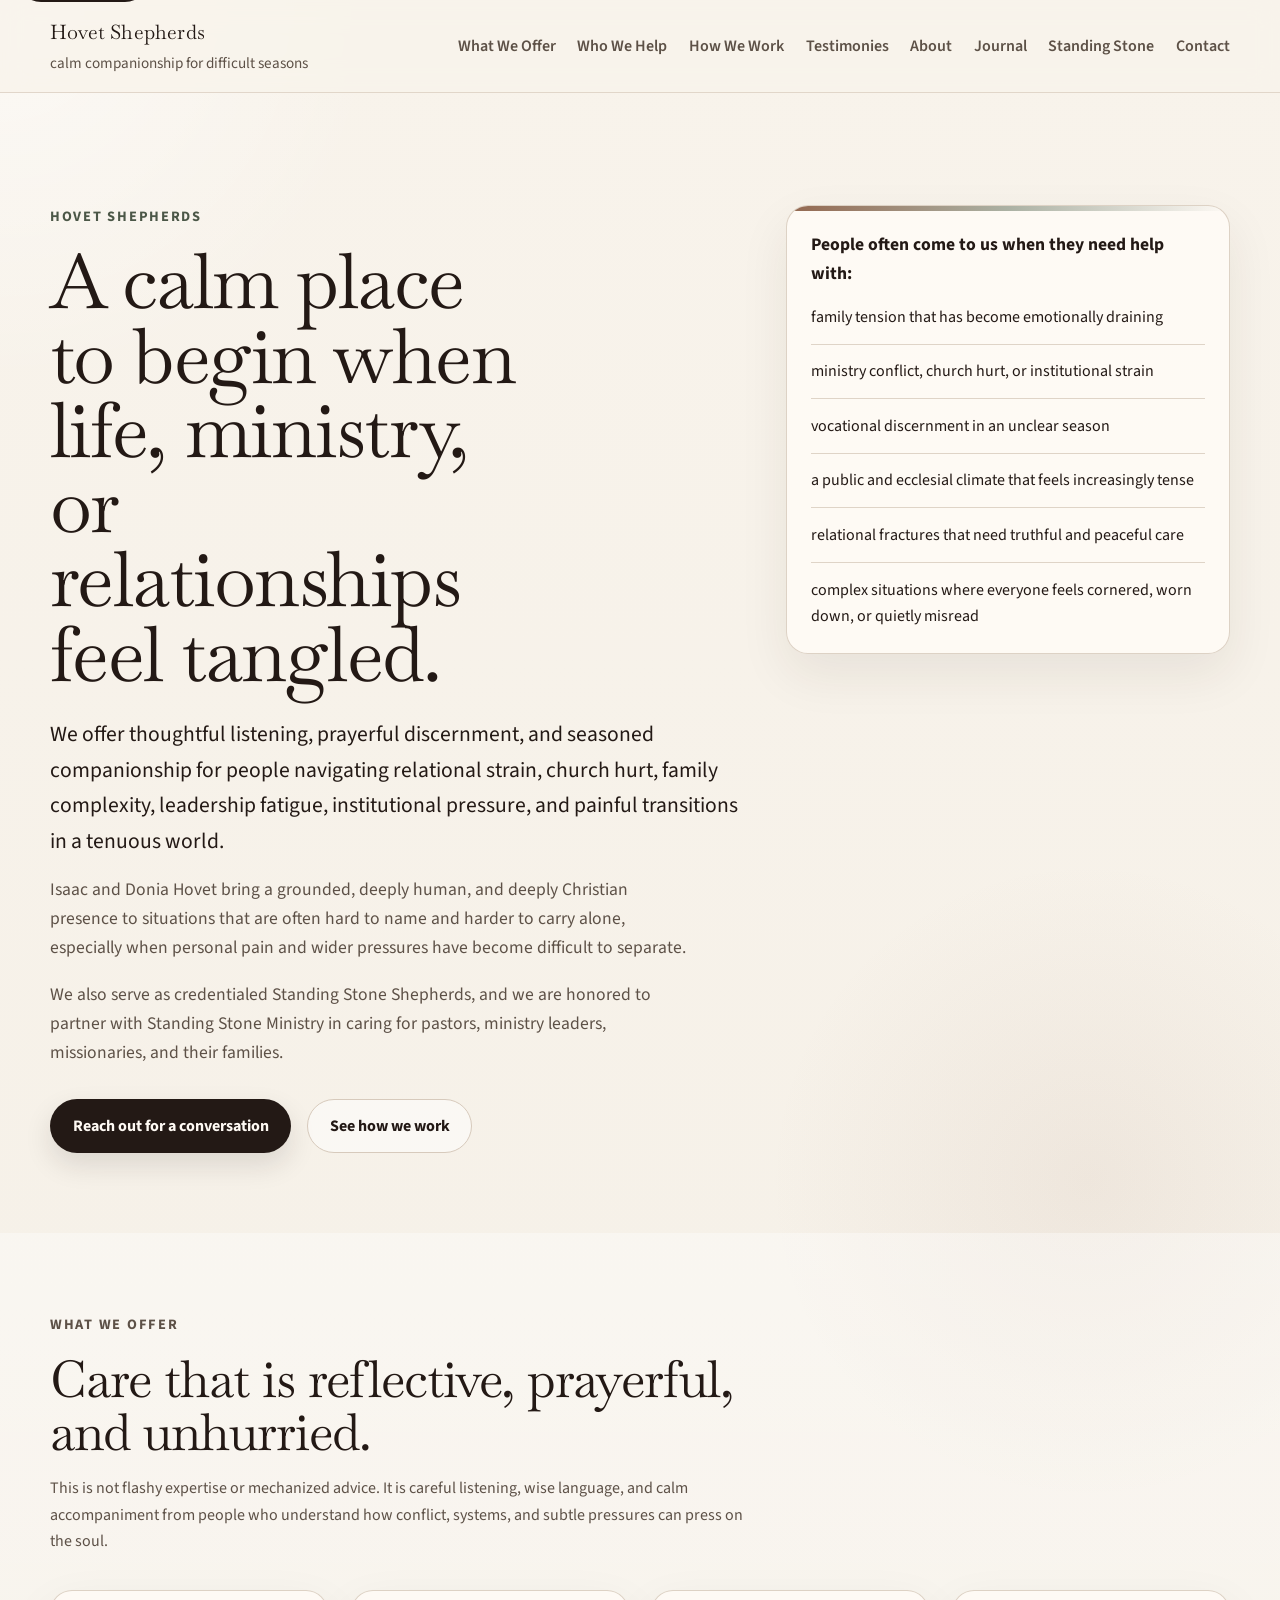
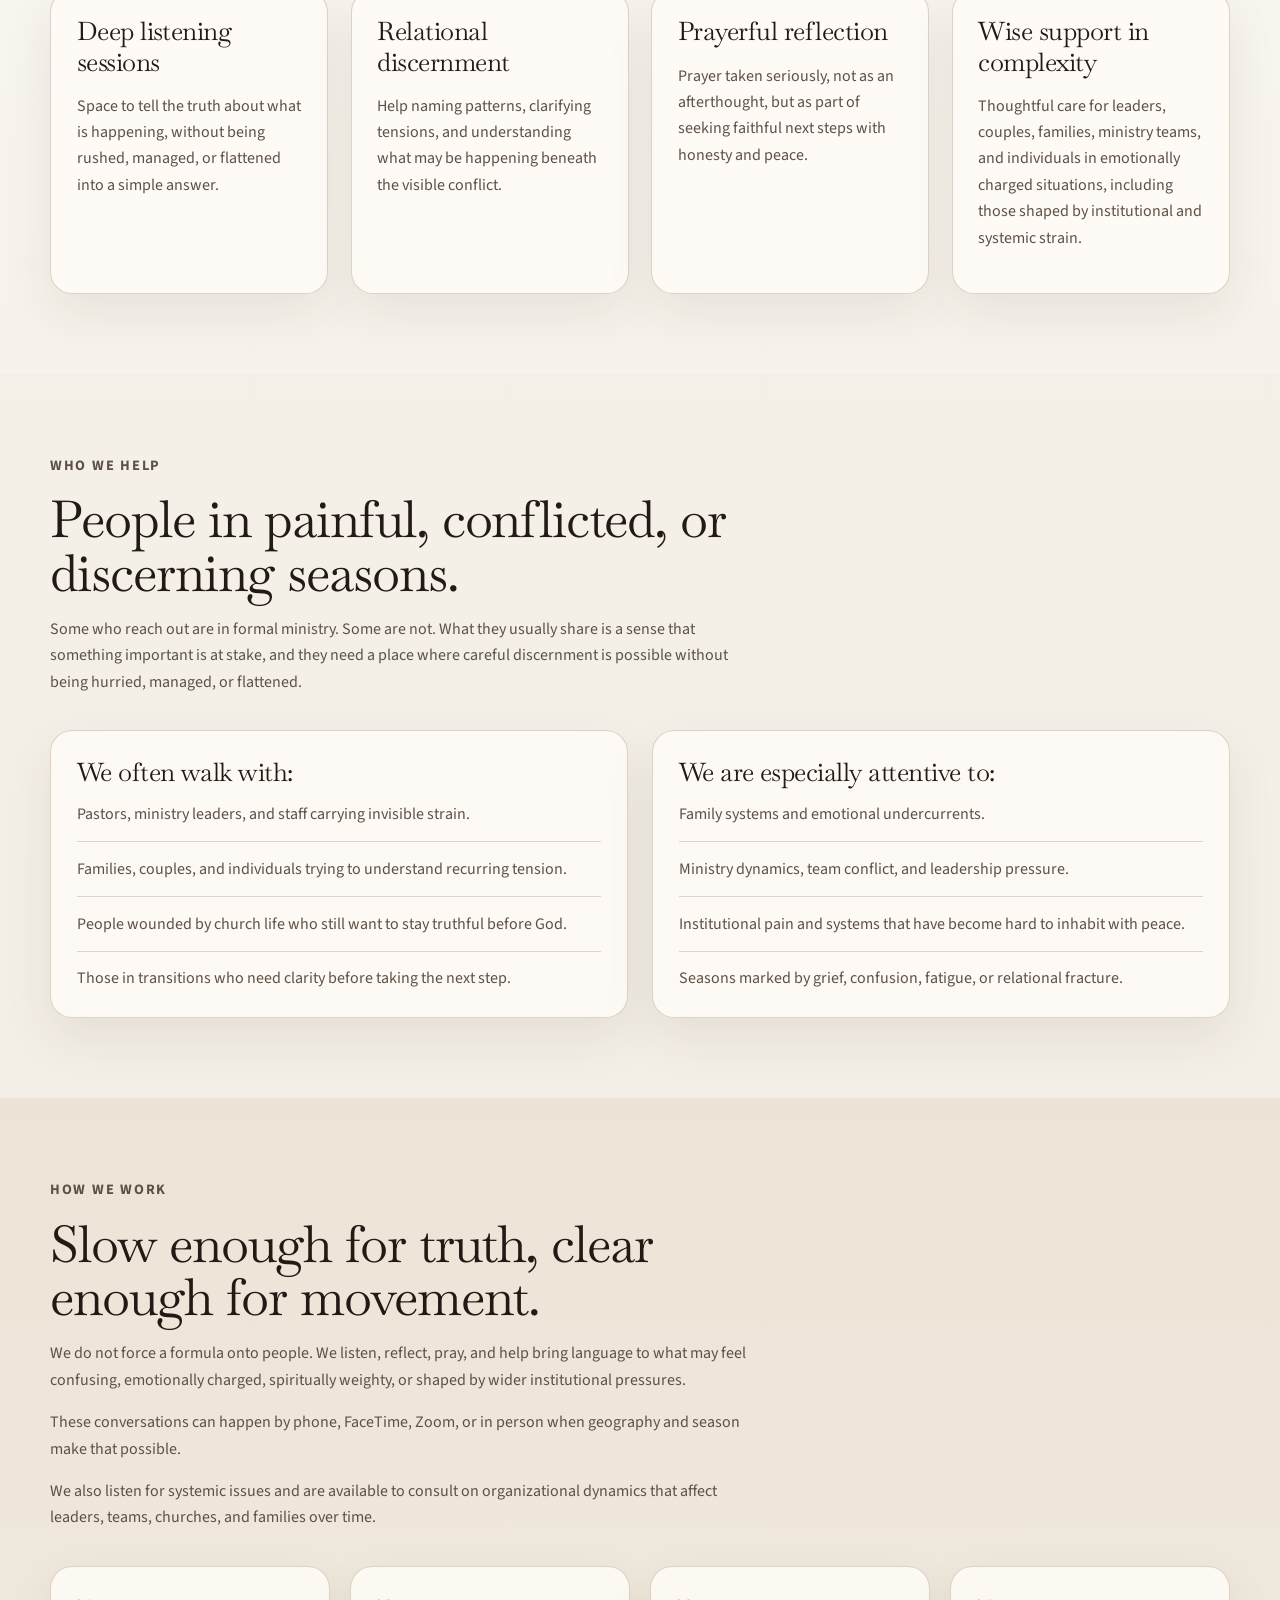
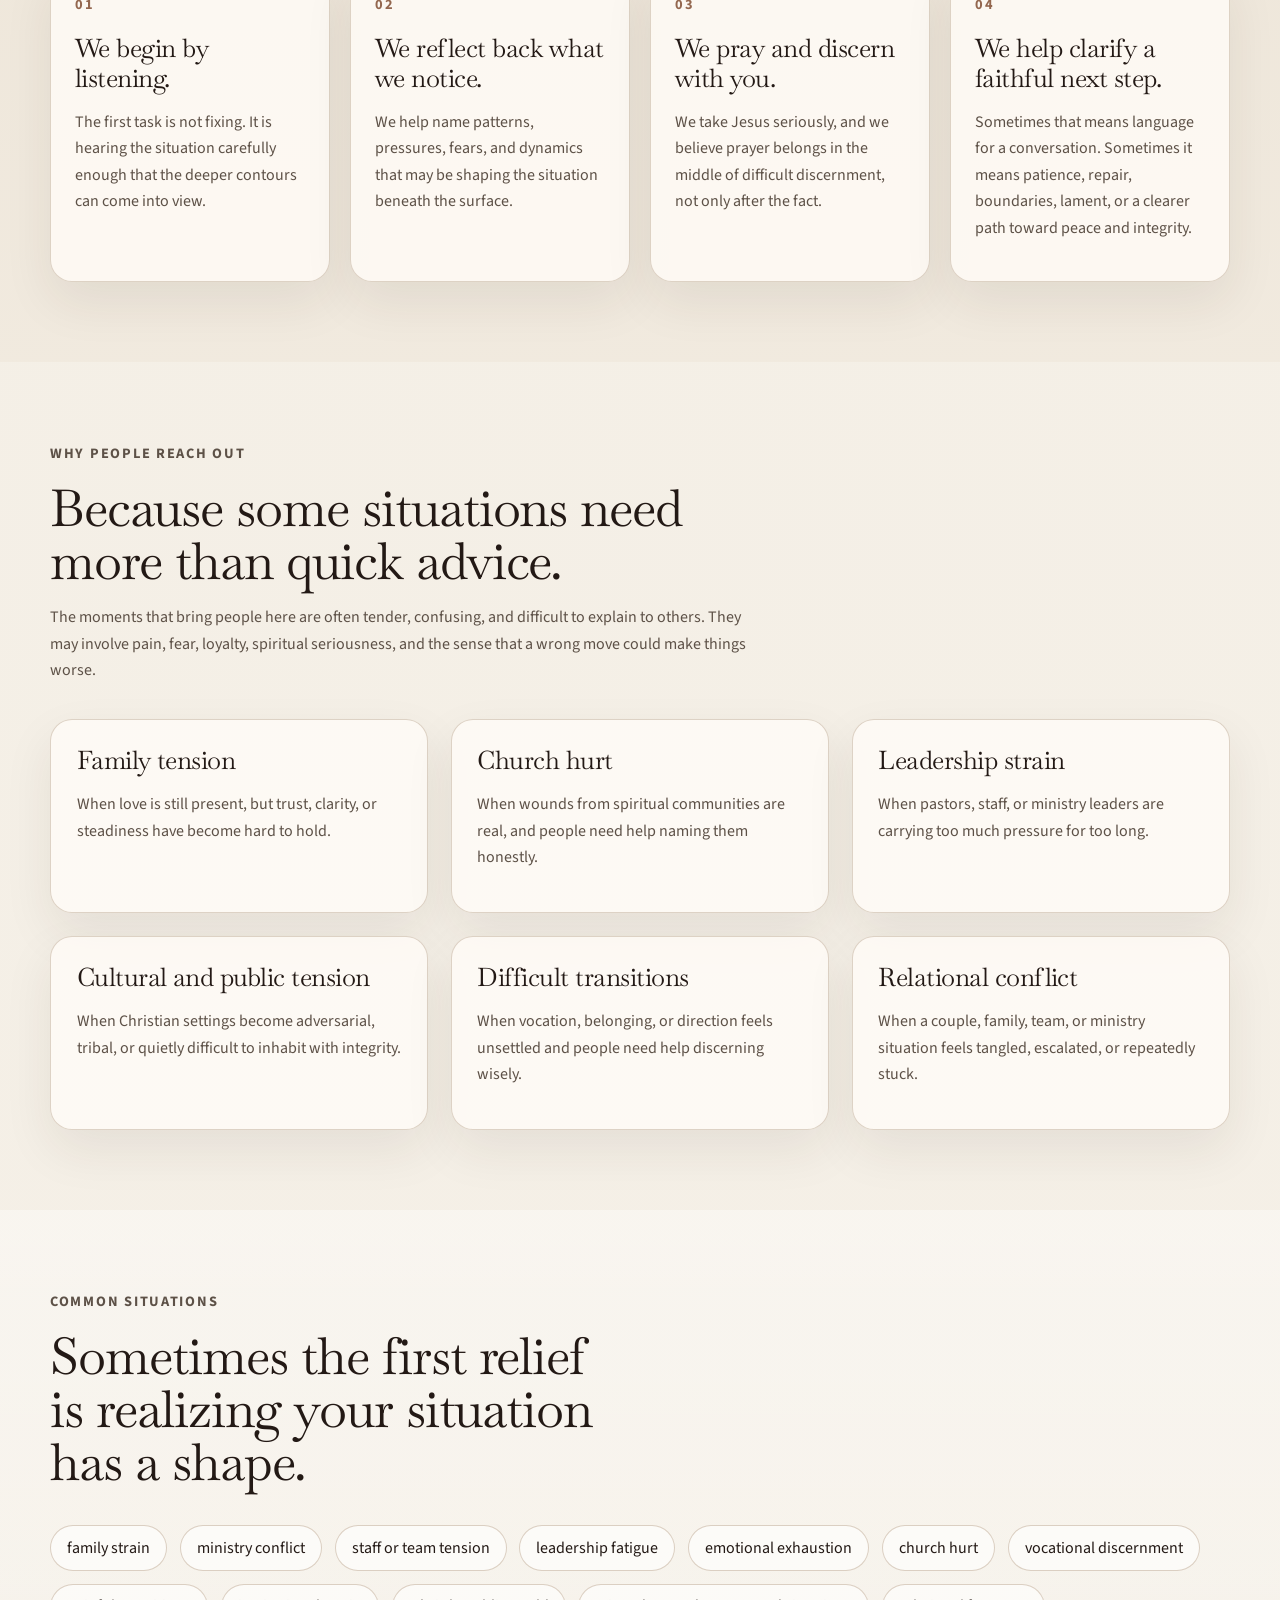
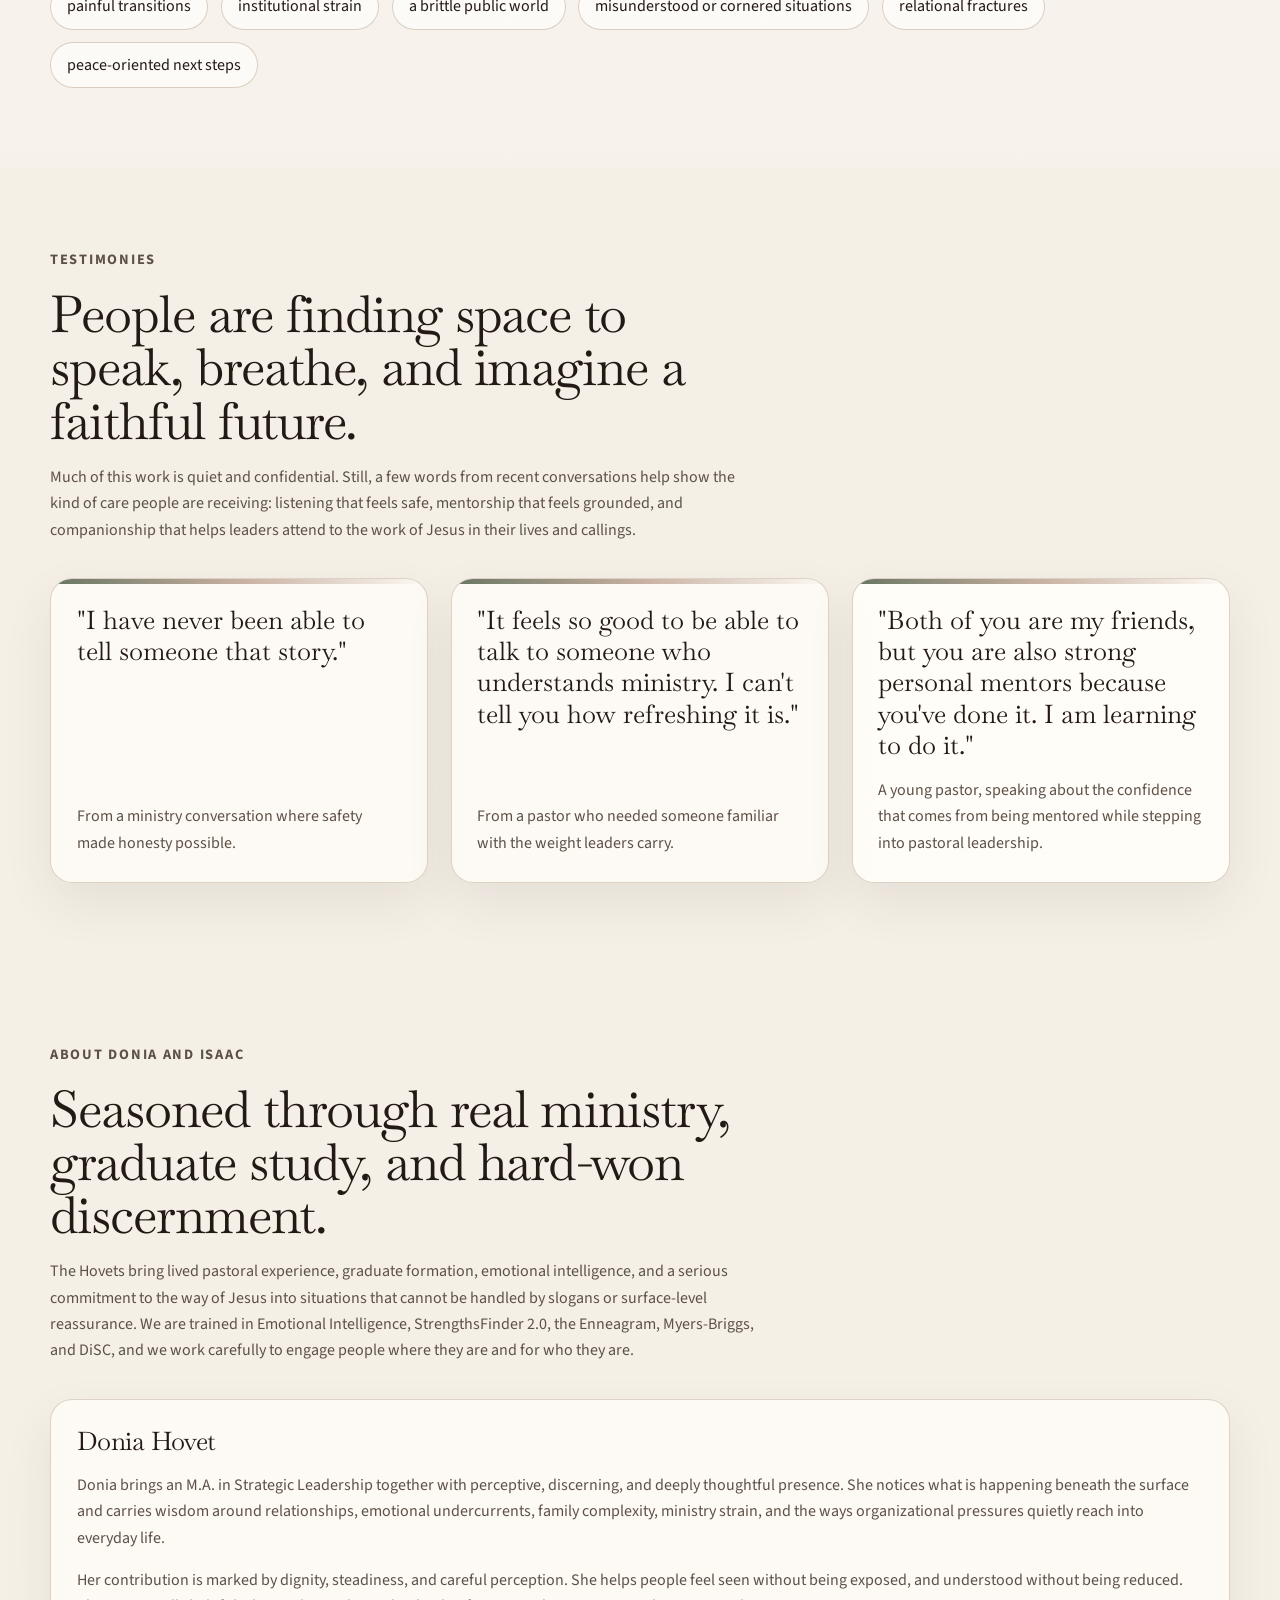
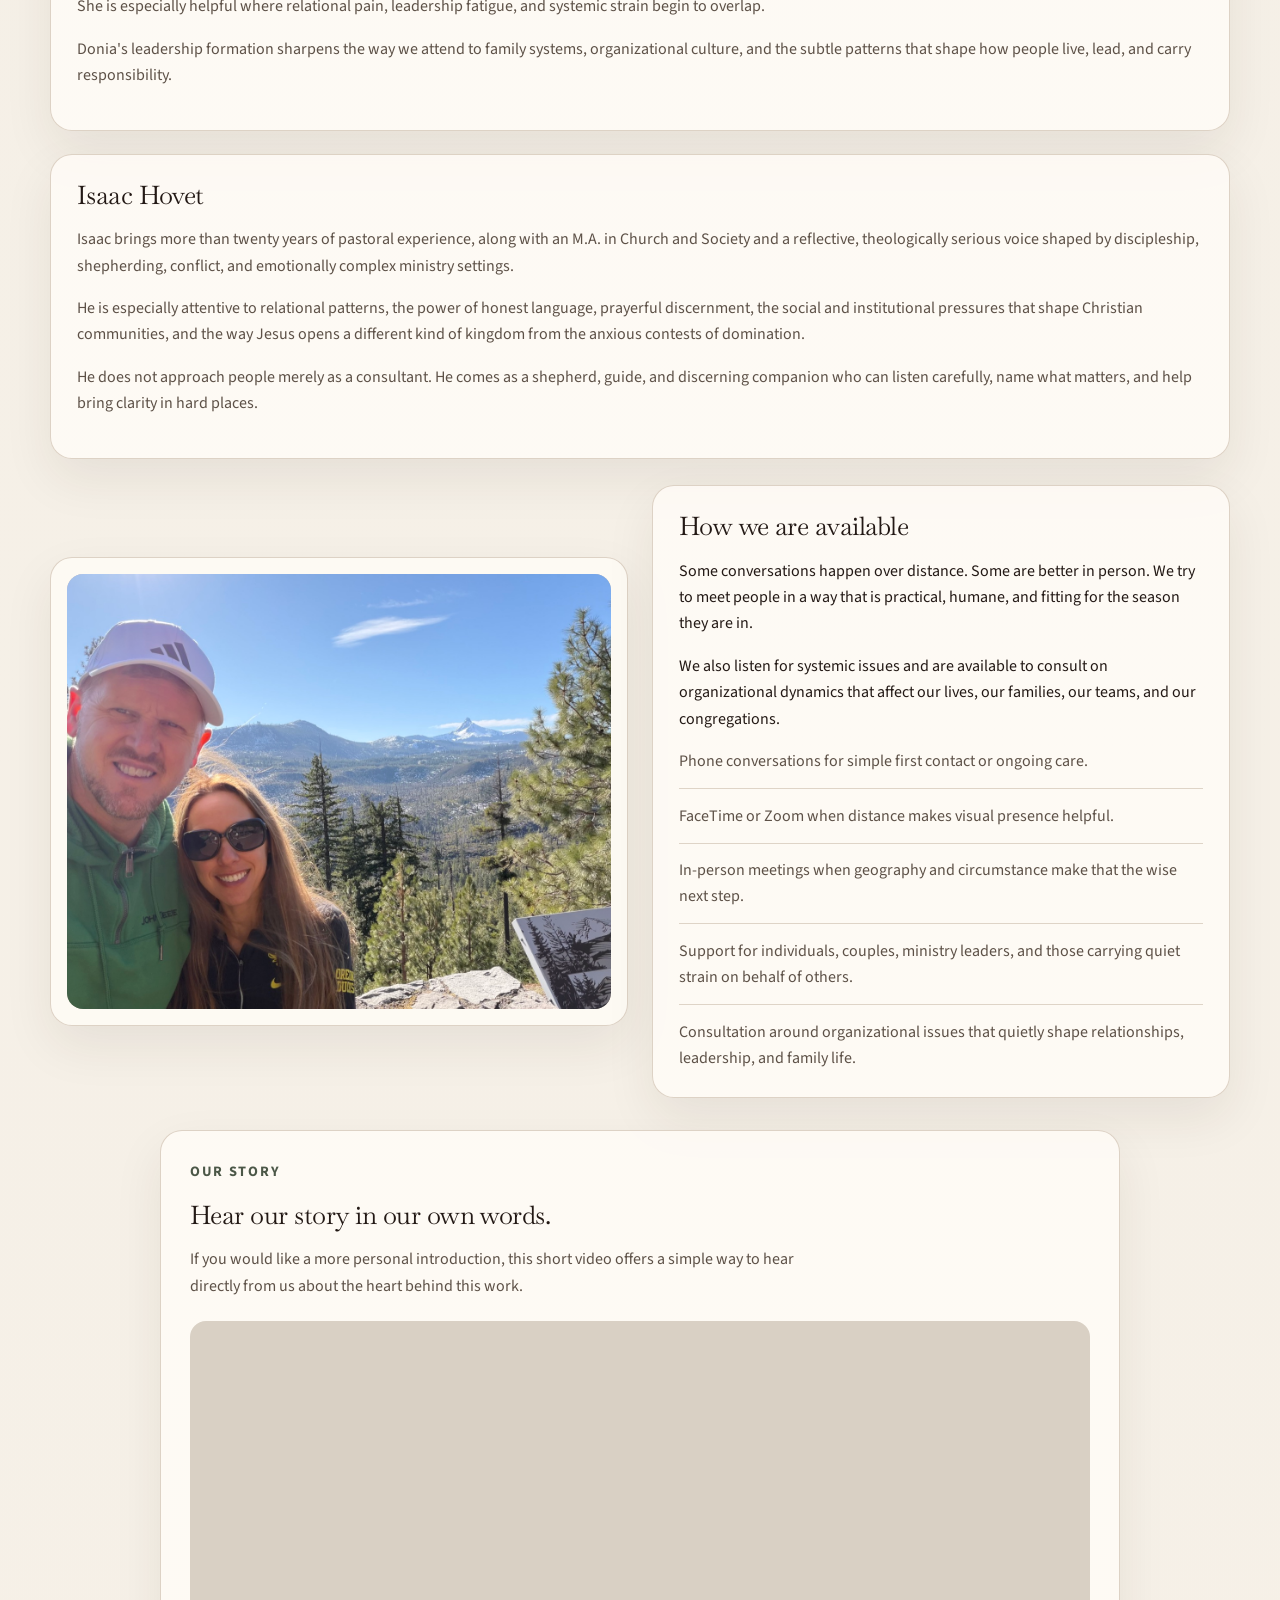
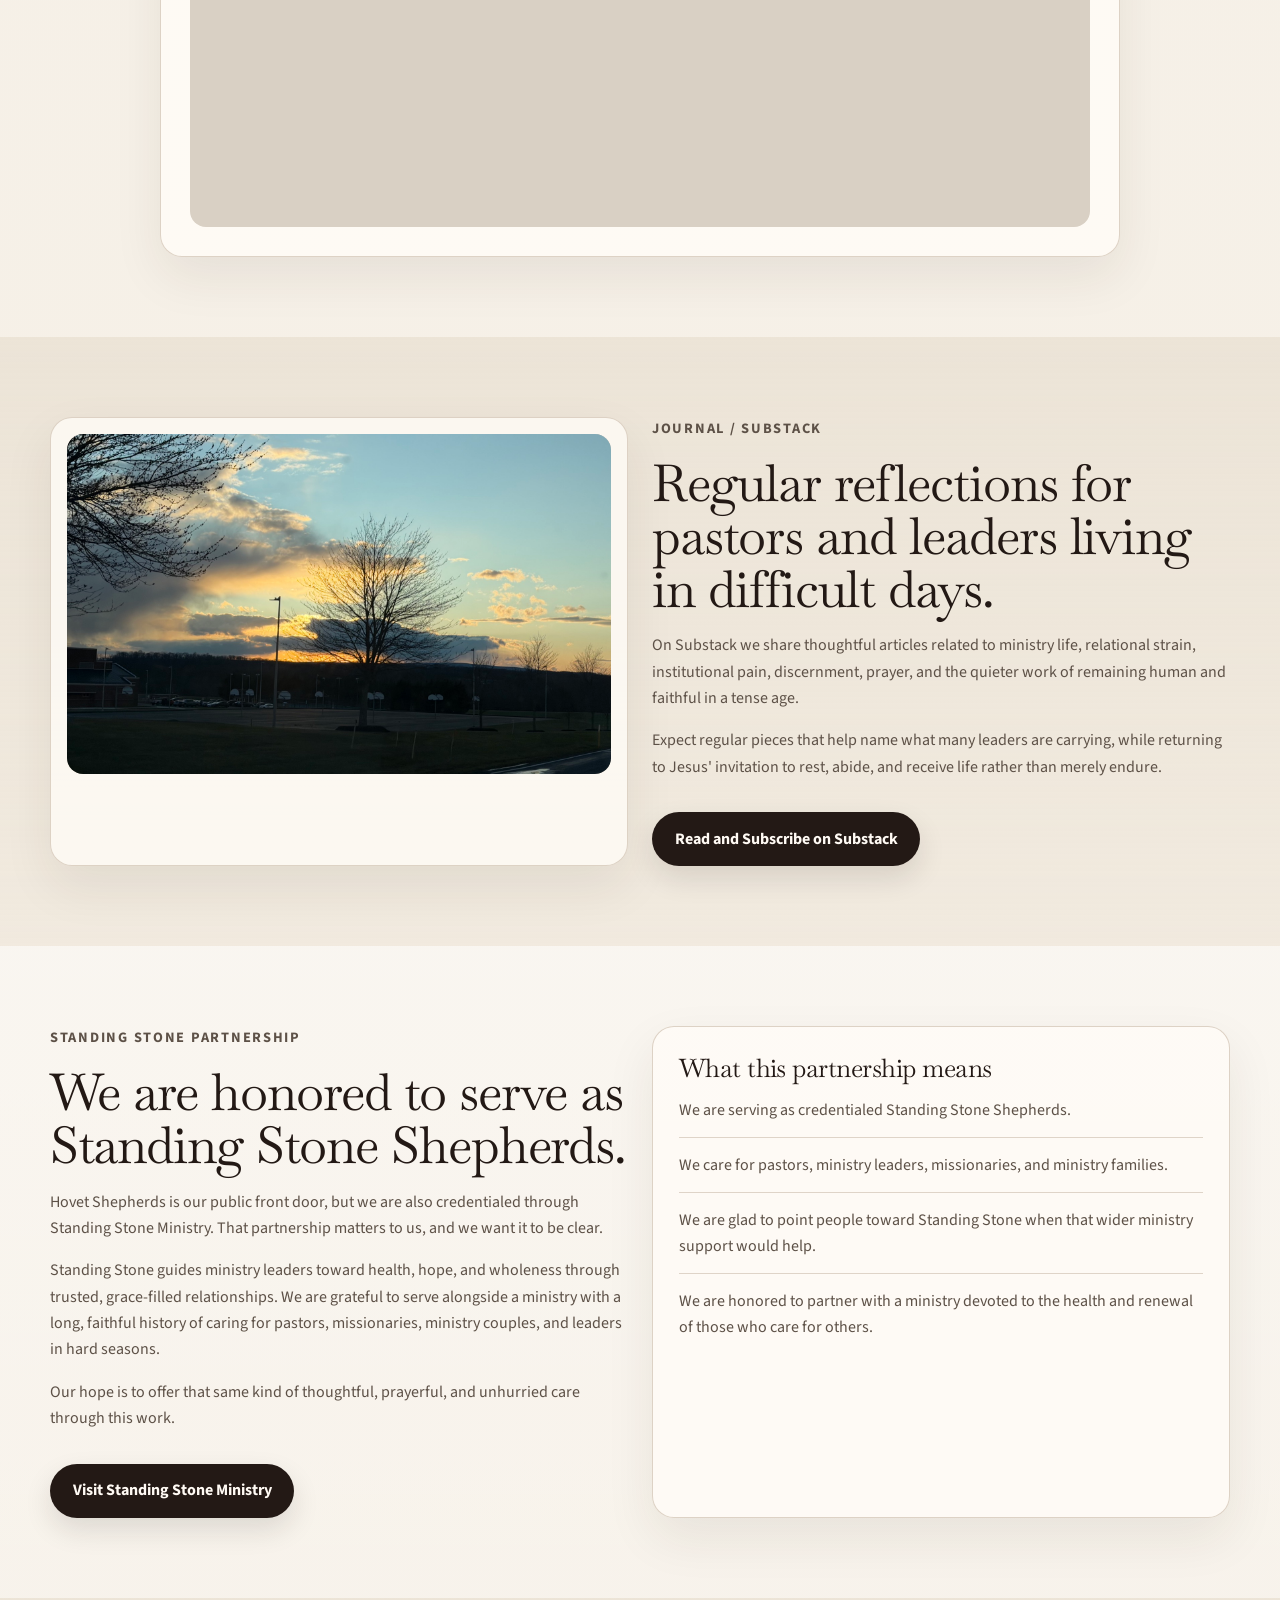
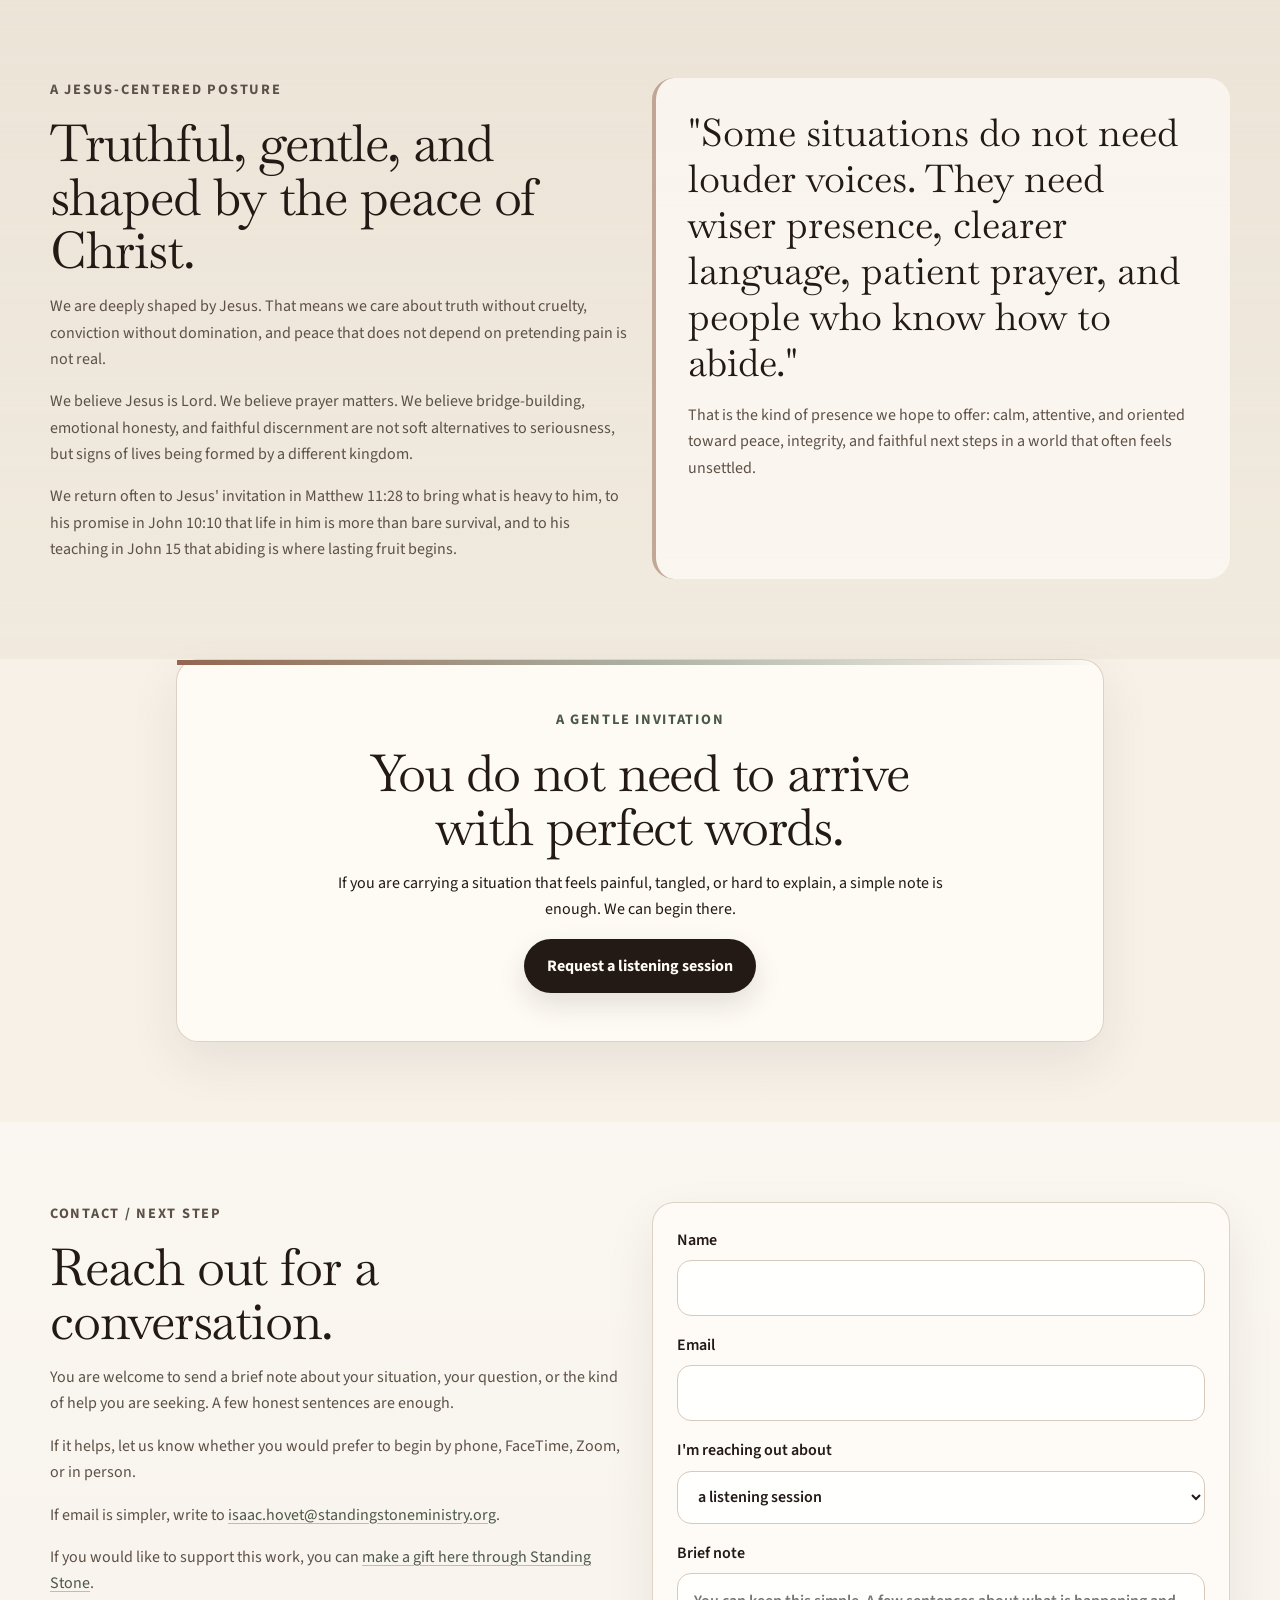
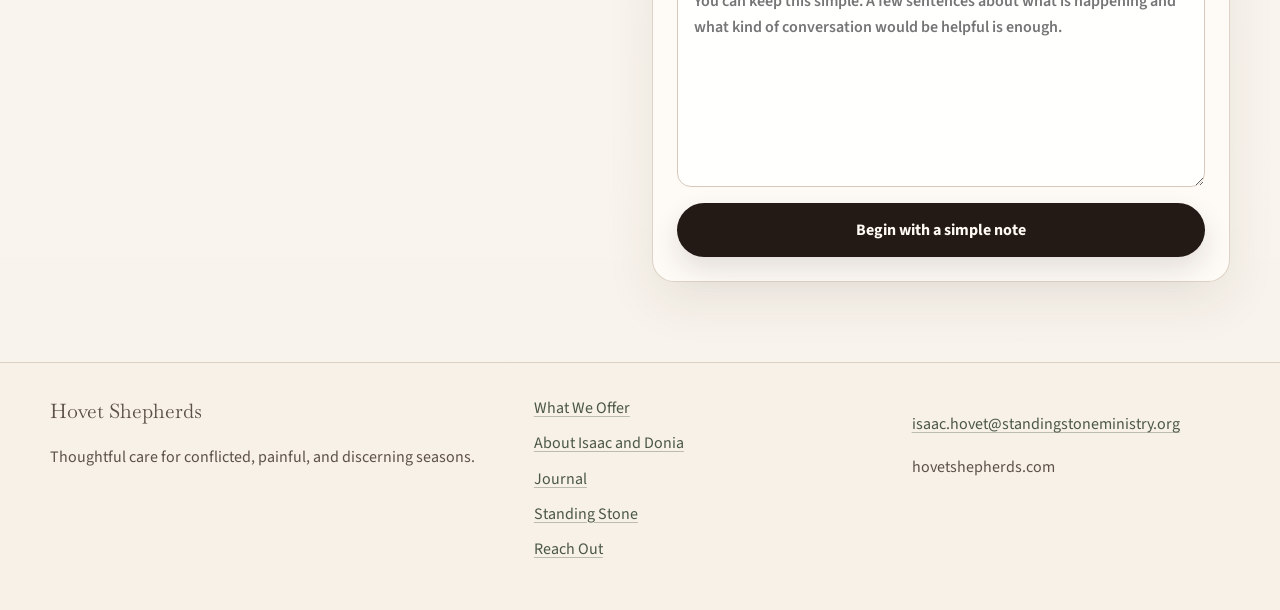
==== commit 04bb9489: "Add testimonials section" ====
--- a/index.html
+++ b/index.html
@@ -39,6 +39,7 @@
           <a href="#offer">What We Offer</a>
           <a href="#help">Who We Help</a>
           <a href="#work">How We Work</a>
+          <a href="#testimonies">Testimonies</a>
           <a href="#about">About</a>
           <a href="#journal">Journal</a>
           <a href="#standing-stone">Standing Stone</a>
@@ -305,6 +306,49 @@
         </div>
       </section>
 
+      <section class="section" id="testimonies">
+        <div class="container">
+          <div class="section-heading" data-reveal>
+            <p class="eyebrow">Testimonies</p>
+            <h2>People are finding space to speak, breathe, and imagine a faithful future.</h2>
+            <p>
+              Much of this work is quiet and confidential. Still, a few words from recent
+              conversations help show the kind of care people are receiving: listening that feels
+              safe, mentorship that feels grounded, and companionship that helps leaders attend to
+              the work of Jesus in their lives and callings.
+            </p>
+          </div>
+
+          <div class="testimonial-grid">
+            <article class="testimonial-card" data-reveal>
+              <blockquote>
+                "I have never been able to tell someone that story."
+              </blockquote>
+              <p>From a ministry conversation where safety made honesty possible.</p>
+            </article>
+
+            <article class="testimonial-card" data-reveal>
+              <blockquote>
+                "It feels so good to be able to talk to someone who understands ministry. I can't
+                tell you how refreshing it is."
+              </blockquote>
+              <p>From a pastor who needed someone familiar with the weight leaders carry.</p>
+            </article>
+
+            <article class="testimonial-card testimonial-feature" data-reveal>
+              <blockquote>
+                "Both of you are my friends, but you are also strong personal mentors because
+                you've done it. I am learning to do it."
+              </blockquote>
+              <p>
+                A young pastor, speaking about the confidence that comes from being mentored while
+                stepping into pastoral leadership.
+              </p>
+            </article>
+          </div>
+        </div>
+      </section>
+
       <section class="section" id="about">
         <div class="container">
           <div class="section-heading" data-reveal>
--- a/styles.css
+++ b/styles.css
@@ -286,6 +286,7 @@
 .step,
 .reason-card,
 .bio-card,
+.testimonial-card,
 .photo-card,
 .story-block,
 .invitation-panel,
@@ -358,7 +359,8 @@
 
 .card-grid,
 .reason-grid,
-.bio-grid {
+.bio-grid,
+.testimonial-grid {
   display: grid;
   gap: 1.4rem;
 }
@@ -447,8 +449,46 @@
 
 .card,
 .reason-card,
-.bio-card {
+.bio-card,
+.testimonial-card {
   padding: 1.6rem;
+}
+
+.testimonial-grid {
+  grid-template-columns: repeat(3, minmax(0, 1fr));
+  align-items: stretch;
+}
+
+.testimonial-card {
+  position: relative;
+  overflow: hidden;
+  display: flex;
+  flex-direction: column;
+  min-height: 100%;
+}
+
+.testimonial-card::before {
+  content: "";
+  position: absolute;
+  inset: 0 auto auto 0;
+  width: 100%;
+  height: 0.3rem;
+  background: linear-gradient(90deg, var(--accent), rgba(147, 103, 79, 0.5), transparent);
+}
+
+.testimonial-card blockquote {
+  margin: 0 0 1rem;
+  font-size: clamp(1.45rem, 2vw, 1.9rem);
+  line-height: 1.22;
+}
+
+.testimonial-card p {
+  margin: auto 0 0;
+  color: var(--ink-soft);
+}
+
+.testimonial-feature {
+  background: rgba(255, 253, 248, 0.94);
 }
 
 .split-grid,
@@ -629,7 +669,8 @@
     grid-template-columns: repeat(2, minmax(0, 1fr));
   }
 
-  .reason-grid {
+  .reason-grid,
+  .testimonial-grid {
     grid-template-columns: repeat(2, minmax(0, 1fr));
   }
 
@@ -677,7 +718,8 @@
   .four-up,
   .steps,
   .reason-grid,
-  .bio-grid {
+  .bio-grid,
+  .testimonial-grid {
     grid-template-columns: 1fr;
   }
 
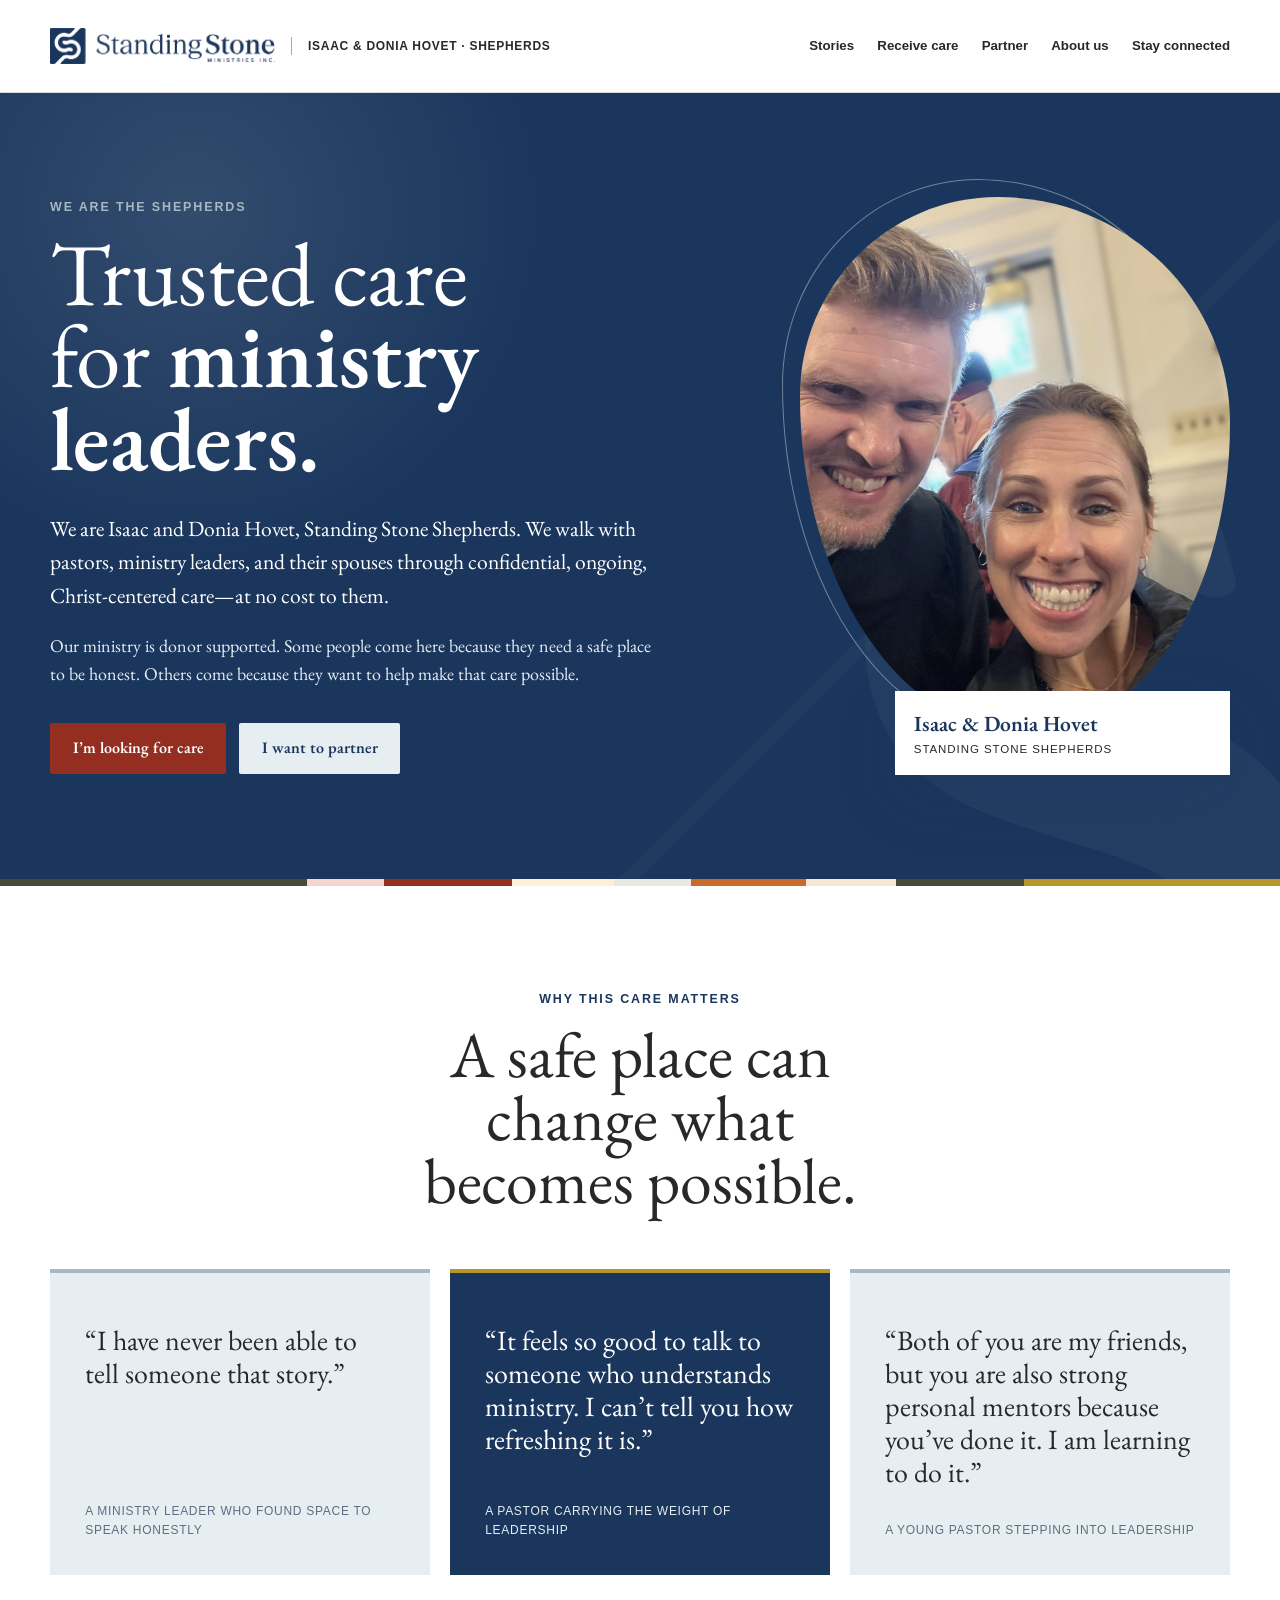
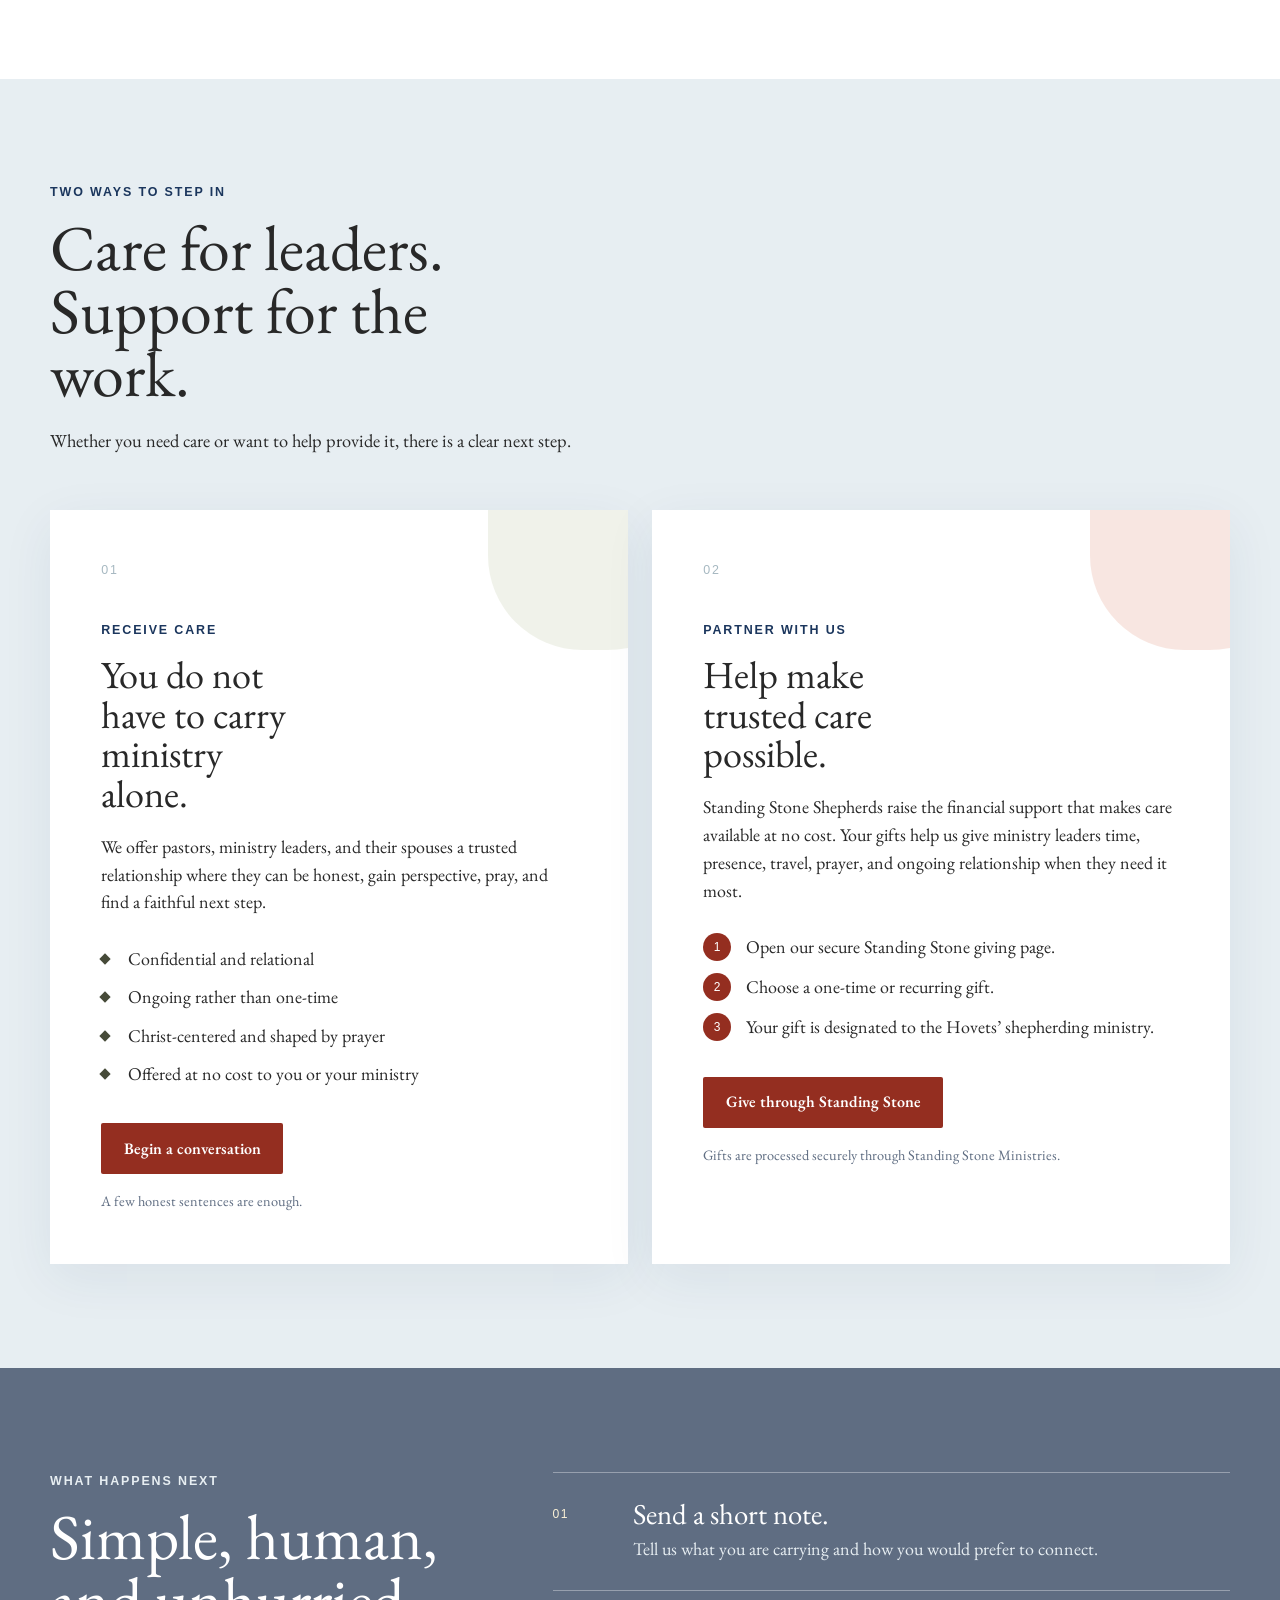
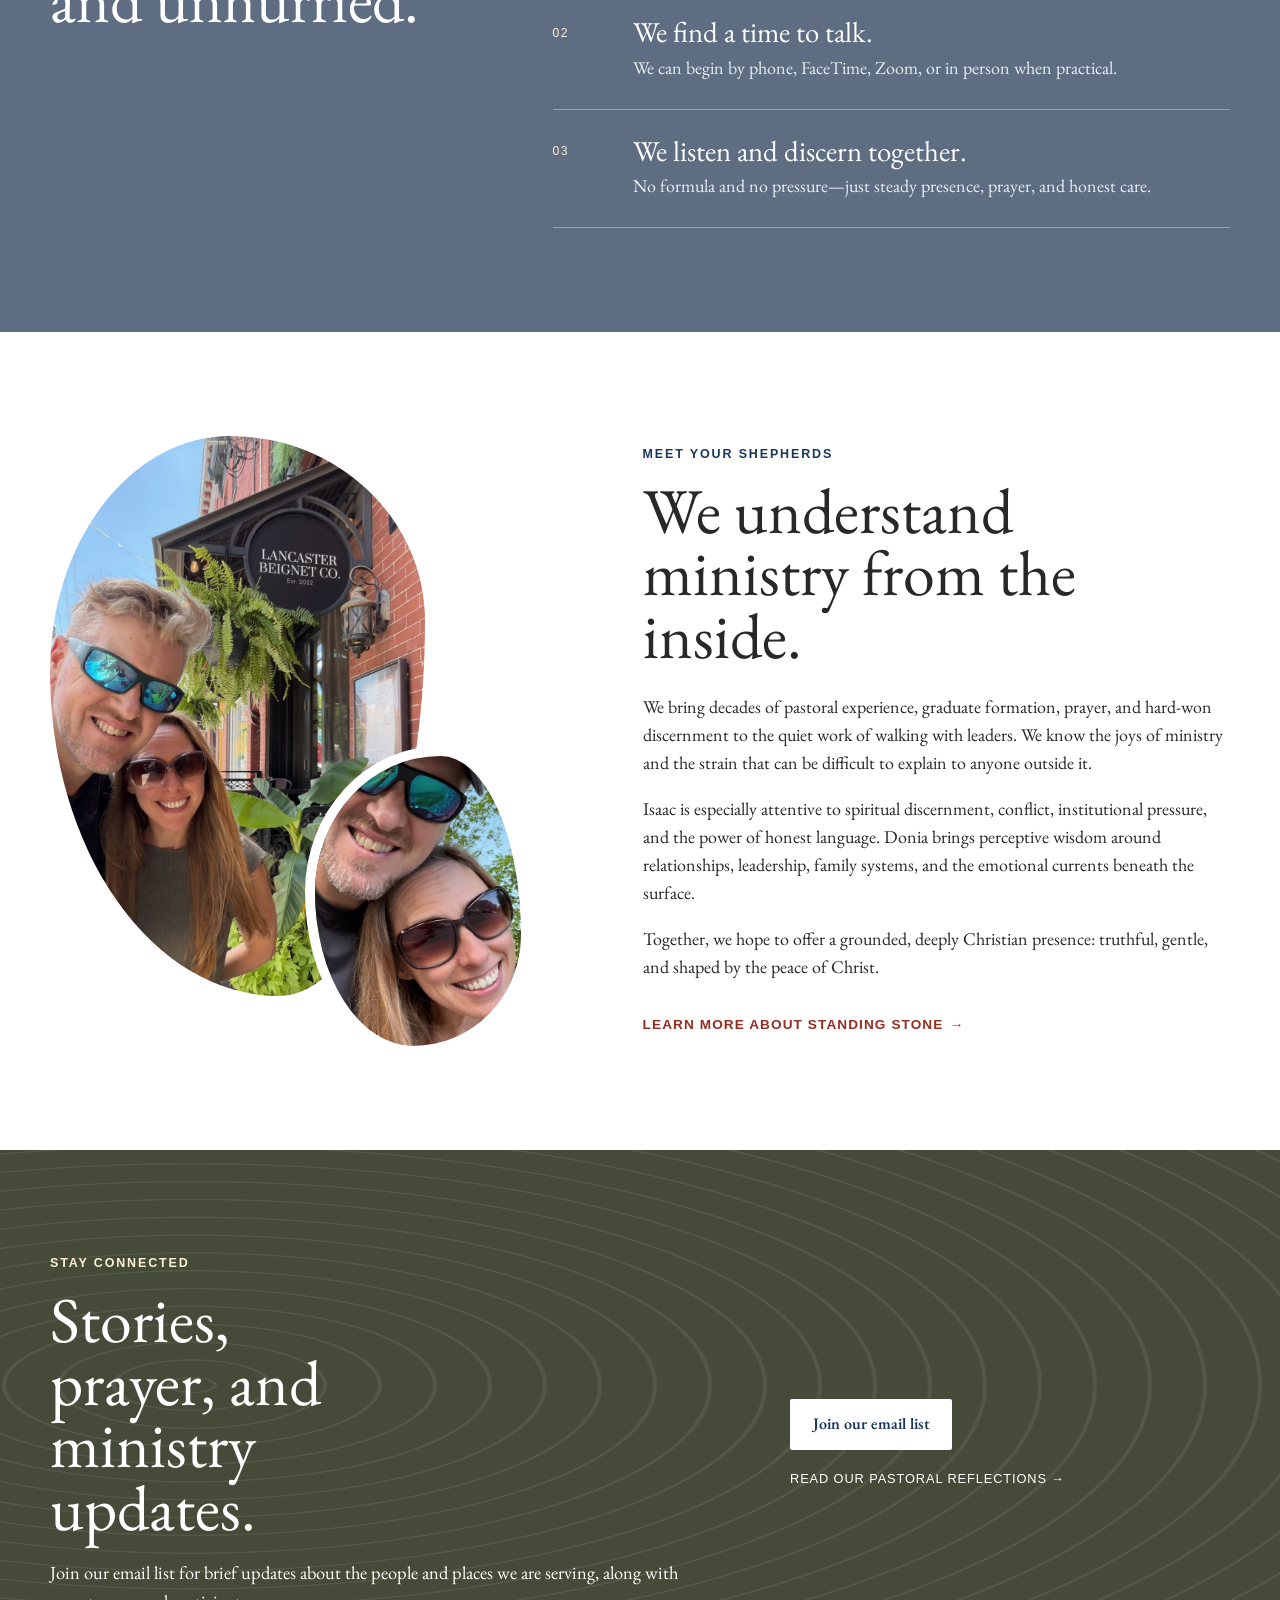
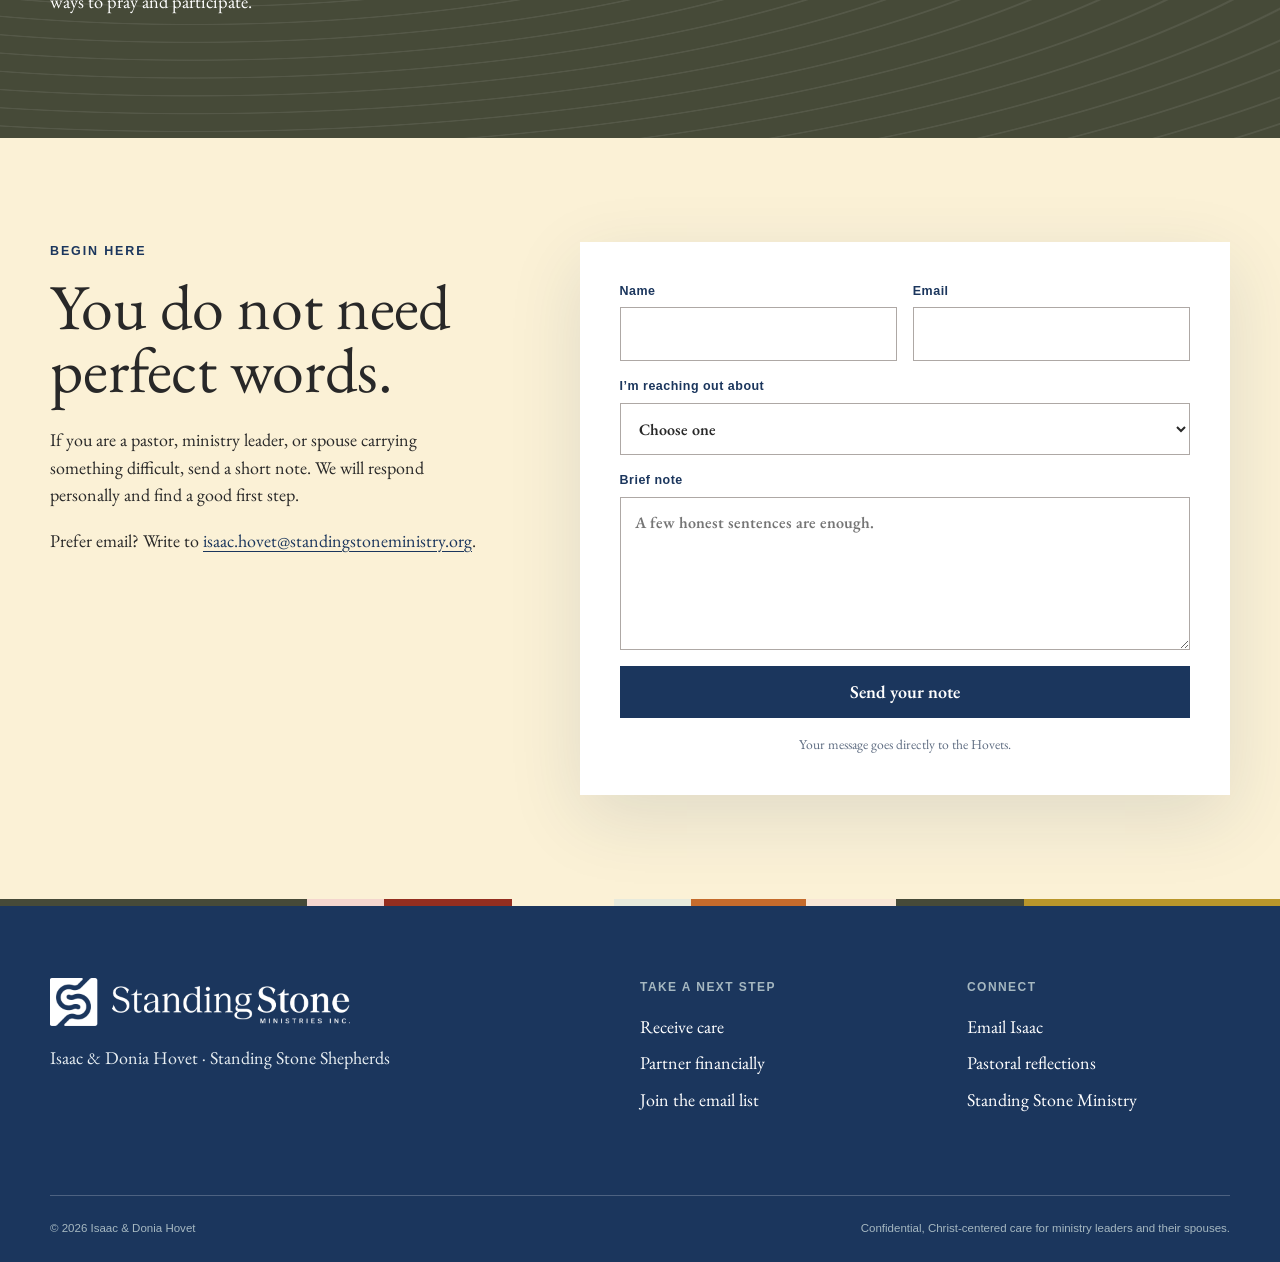
==== commit b484853e: "Redesign Hovet Shepherds landing page" ====
--- a/index.html
+++ b/index.html
@@ -3,25 +3,18 @@
   <head>
     <meta charset="utf-8">
     <meta name="viewport" content="width=device-width, initial-scale=1">
-    <title>Hovet Shepherds | Thoughtful Help for Painful and Conflicted Seasons</title>
-    <meta
-      name="description"
-      content="Hovet Shepherds offers thoughtful listening, prayerful discernment, and calm support for people navigating conflict, church hurt, leadership strain, family tension, and difficult transitions."
-    >
-    <meta name="theme-color" content="#f5f0e7">
-    <meta property="og:title" content="Hovet Shepherds">
-    <meta
-      property="og:description"
-      content="Experienced, Jesus-shaped companionship for painful, conflicted, and discerning seasons."
-    >
+    <title>Isaac &amp; Donia Hovet | Standing Stone Shepherds</title>
+    <meta name="description" content="Isaac and Donia Hovet offer confidential, Christ-centered care at no cost to pastors, ministry leaders, and their spouses as donor-supported Standing Stone Shepherds.">
+    <meta name="theme-color" content="#1B365D">
+    <meta property="og:title" content="Isaac &amp; Donia Hovet | Standing Stone Shepherds">
+    <meta property="og:description" content="Trusted care for ministry leaders—and a clear way to help make that care possible.">
     <meta property="og:type" content="website">
     <meta property="og:url" content="https://hovetshepherds.com">
+    <link rel="icon" type="image/png" href="images/standing-stone-icon-midnight.png">
     <link rel="preconnect" href="https://fonts.googleapis.com">
     <link rel="preconnect" href="https://fonts.gstatic.com" crossorigin>
-    <link
-      href="https://fonts.googleapis.com/css2?family=Baskervville:ital@0;1&family=Source+Sans+3:wght@400;500;600;700&display=swap"
-      rel="stylesheet"
-    >
+    <link href="https://fonts.googleapis.com/css2?family=EB+Garamond:wght@400;500;600;700&amp;display=swap" rel="stylesheet">
+    <link href="https://api.fontshare.com/v2/css?f[]=general-sans@400,500,600,700&amp;display=swap" rel="stylesheet">
     <link rel="stylesheet" href="styles.css">
     <script defer src="script.js"></script>
   </head>
@@ -30,666 +23,186 @@
 
     <header class="site-header">
       <div class="container header-inner">
-        <a class="brand" href="#top" aria-label="Hovet Shepherds home">
-          <span class="brand-mark">Hovet Shepherds</span>
-          <span class="brand-subtitle">calm companionship for difficult seasons</span>
+        <a class="brand" href="#top" aria-label="Isaac and Donia Hovet home">
+          <img src="images/standing-stone-wide-midnight.png" alt="Standing Stone Ministries Inc." class="header-logo">
+          <span class="shepherd-name">Isaac &amp; Donia Hovet · Shepherds</span>
         </a>
-
-        <nav class="site-nav" aria-label="Primary">
-          <a href="#offer">What We Offer</a>
-          <a href="#help">Who We Help</a>
-          <a href="#work">How We Work</a>
-          <a href="#testimonies">Testimonies</a>
-          <a href="#about">About</a>
-          <a href="#journal">Journal</a>
-          <a href="#standing-stone">Standing Stone</a>
-          <a href="#contact">Contact</a>
+        <button class="menu-toggle" type="button" aria-expanded="false" aria-controls="site-nav">
+          <span class="menu-label">Menu</span><span class="menu-lines" aria-hidden="true"></span>
+        </button>
+        <nav class="site-nav" id="site-nav" aria-label="Primary">
+          <a href="#stories">Stories</a>
+          <a href="#care">Receive care</a>
+          <a href="#partner">Partner</a>
+          <a href="#about">About us</a>
+          <a href="#stay-connected">Stay connected</a>
         </nav>
       </div>
     </header>
 
     <main id="main">
-      <section class="hero section" id="top">
+      <section class="hero" id="top">
+        <div class="hero-crook" aria-hidden="true">S</div>
         <div class="container hero-grid">
           <div class="hero-copy" data-reveal>
-            <p class="eyebrow">Hovet Shepherds</p>
-            <h1>A calm place to begin when life, ministry, or relationships feel tangled.</h1>
-            <p class="hero-lead">
-              We offer thoughtful listening, prayerful discernment, and seasoned companionship for
-              people navigating relational strain, church hurt, family complexity, leadership
-              fatigue, institutional pressure, and painful transitions in a tenuous world.
-            </p>
-            <p class="hero-support">
-              Isaac and Donia Hovet bring a grounded, deeply human, and deeply Christian presence to
-              situations that are often hard to name and harder to carry alone, especially when
-              personal pain and wider pressures have become difficult to separate.
-            </p>
-            <p class="hero-support">
-              We also serve as credentialed Standing Stone Shepherds, and we are honored to partner
-              with Standing Stone Ministry in caring for pastors, ministry leaders, missionaries,
-              and their families.
-            </p>
-
-            <div class="hero-actions">
-              <a class="button button-primary" href="#contact">Reach out for a conversation</a>
-              <a class="button button-secondary" href="#work">See how we work</a>
+            <p class="eyebrow">We are the shepherds</p>
+            <h1>Trusted care for <strong>ministry leaders.</strong></h1>
+            <p class="hero-lead">We are Isaac and Donia Hovet, Standing Stone Shepherds. We walk with pastors, ministry leaders, and their spouses through confidential, ongoing, Christ-centered care—at no cost to them.</p>
+            <p class="hero-support">Our ministry is donor supported. Some people come here because they need a safe place to be honest. Others come because they want to help make that care possible.</p>
+            <div class="hero-actions" aria-label="Choose your next step">
+              <a class="button button-primary" href="#care">I’m looking for care</a>
+              <a class="button button-light" href="#partner">I want to partner</a>
             </div>
           </div>
-
-          <aside class="hero-panel" data-reveal>
-            <p class="panel-title">People often come to us when they need help with:</p>
-            <ul class="quiet-list">
-              <li>family tension that has become emotionally draining</li>
-              <li>ministry conflict, church hurt, or institutional strain</li>
-              <li>vocational discernment in an unclear season</li>
-              <li>a public and ecclesial climate that feels increasingly tense</li>
-              <li>relational fractures that need truthful and peaceful care</li>
-              <li>complex situations where everyone feels cornered, worn down, or quietly misread</li>
-            </ul>
-          </aside>
-        </div>
-      </section>
-
-      <section class="section section-soft" id="offer">
+          <figure class="hero-photo" data-reveal>
+            <img src="images/hovet-couple-friends-soft-background.jpg" alt="Isaac and Donia Hovet smiling together" loading="eager">
+            <figcaption><span>Isaac &amp; Donia Hovet</span>Standing Stone Shepherds</figcaption>
+          </figure>
+        </div>
+      </section>
+
+      <div class="color-stripe" aria-hidden="true"></div>
+
+      <section class="section stories" id="stories">
+        <div class="container">
+          <div class="section-heading centered" data-reveal>
+            <p class="eyebrow">Why this care matters</p>
+            <h2>A safe place can change what becomes possible.</h2>
+          </div>
+          <div class="testimonial-grid">
+            <figure class="testimonial-card" data-reveal>
+              <blockquote>“I have never been able to tell someone that story.”</blockquote>
+              <figcaption>A ministry leader who found space to speak honestly</figcaption>
+            </figure>
+            <figure class="testimonial-card testimonial-feature" data-reveal>
+              <blockquote>“It feels so good to talk to someone who understands ministry. I can’t tell you how refreshing it is.”</blockquote>
+              <figcaption>A pastor carrying the weight of leadership</figcaption>
+            </figure>
+            <figure class="testimonial-card" data-reveal>
+              <blockquote>“Both of you are my friends, but you are also strong personal mentors because you’ve done it. I am learning to do it.”</blockquote>
+              <figcaption>A young pastor stepping into leadership</figcaption>
+            </figure>
+          </div>
+        </div>
+      </section>
+
+      <section class="section pathways" aria-labelledby="pathways-title">
         <div class="container">
           <div class="section-heading" data-reveal>
-            <p class="eyebrow">What We Offer</p>
-            <h2>Care that is reflective, prayerful, and unhurried.</h2>
-            <p>
-              This is not flashy expertise or mechanized advice. It is careful listening, wise
-              language, and calm accompaniment from people who understand how conflict, systems,
-              and subtle pressures can press on the soul.
-            </p>
-          </div>
-
-          <div class="card-grid four-up">
-            <article class="card" data-reveal>
-              <h3>Deep listening sessions</h3>
-              <p>
-                Space to tell the truth about what is happening, without being rushed, managed, or
-                flattened into a simple answer.
-              </p>
+            <p class="eyebrow">Two ways to step in</p>
+            <h2 id="pathways-title">Care for leaders. Support for the work.</h2>
+            <p>Whether you need care or want to help provide it, there is a clear next step.</p>
+          </div>
+          <div class="pathway-grid">
+            <article class="pathway-card care-card" id="care" data-reveal>
+              <p class="card-number">01</p>
+              <p class="eyebrow">Receive care</p>
+              <h3>You do not have to carry ministry alone.</h3>
+              <p>We offer pastors, ministry leaders, and their spouses a trusted relationship where they can be honest, gain perspective, pray, and find a faithful next step.</p>
+              <ul class="check-list">
+                <li>Confidential and relational</li>
+                <li>Ongoing rather than one-time</li>
+                <li>Christ-centered and shaped by prayer</li>
+                <li>Offered at no cost to you or your ministry</li>
+              </ul>
+              <a class="button button-primary" href="#contact">Begin a conversation</a>
+              <p class="small-note">A few honest sentences are enough.</p>
             </article>
-
-            <article class="card" data-reveal>
-              <h3>Relational discernment</h3>
-              <p>
-                Help naming patterns, clarifying tensions, and understanding what may be happening
-                beneath the visible conflict.
-              </p>
+            <article class="pathway-card partner-card" id="partner" data-reveal>
+              <p class="card-number">02</p>
+              <p class="eyebrow">Partner with us</p>
+              <h3>Help make trusted care possible.</h3>
+              <p>Standing Stone Shepherds raise the financial support that makes care available at no cost. Your gifts help us give ministry leaders time, presence, travel, prayer, and ongoing relationship when they need it most.</p>
+              <ol class="numbered-list">
+                <li><span>1</span>Open our secure Standing Stone giving page.</li>
+                <li><span>2</span>Choose a one-time or recurring gift.</li>
+                <li><span>3</span>Your gift is designated to the Hovets’ shepherding ministry.</li>
+              </ol>
+              <a class="button button-sunset" href="https://standingstone.givevirtuous.org/donate/shepherd-donation?projectCodePreselect=2102.82" target="_blank" rel="noreferrer">Give through Standing Stone</a>
+              <p class="small-note">Gifts are processed securely through Standing Stone Ministries.</p>
             </article>
-
-            <article class="card" data-reveal>
-              <h3>Prayerful reflection</h3>
-              <p>
-                Prayer taken seriously, not as an afterthought, but as part of seeking faithful
-                next steps with honesty and peace.
-              </p>
-            </article>
-
-            <article class="card" data-reveal>
-              <h3>Wise support in complexity</h3>
-              <p>
-                Thoughtful care for leaders, couples, families, ministry teams, and individuals in
-                emotionally charged situations, including those shaped by institutional and systemic
-                strain.
-              </p>
-            </article>
-          </div>
-        </div>
-      </section>
-
-      <section class="section" id="help">
-        <div class="container">
+          </div>
+        </div>
+      </section>
+
+      <section class="section how-care-works" aria-labelledby="how-title">
+        <div class="container split-heading">
           <div class="section-heading" data-reveal>
-            <p class="eyebrow">Who We Help</p>
-            <h2>People in painful, conflicted, or discerning seasons.</h2>
-            <p>
-              Some who reach out are in formal ministry. Some are not. What they usually share is a
-              sense that something important is at stake, and they need a place where careful
-              discernment is possible without being hurried, managed, or flattened.
-            </p>
-          </div>
-
-          <div class="split-grid">
-            <div class="list-panel" data-reveal>
-              <h3>We often walk with:</h3>
-              <ul class="feature-list">
-                <li>Pastors, ministry leaders, and staff carrying invisible strain.</li>
-                <li>Families, couples, and individuals trying to understand recurring tension.</li>
-                <li>People wounded by church life who still want to stay truthful before God.</li>
-                <li>Those in transitions who need clarity before taking the next step.</li>
-              </ul>
+            <p class="eyebrow">What happens next</p>
+            <h2 id="how-title">Simple, human, and unhurried.</h2>
+          </div>
+          <div class="steps" data-reveal>
+            <article class="step"><span>01</span><div><h3>Send a short note.</h3><p>Tell us what you are carrying and how you would prefer to connect.</p></div></article>
+            <article class="step"><span>02</span><div><h3>We find a time to talk.</h3><p>We can begin by phone, FaceTime, Zoom, or in person when practical.</p></div></article>
+            <article class="step"><span>03</span><div><h3>We listen and discern together.</h3><p>No formula and no pressure—just steady presence, prayer, and honest care.</p></div></article>
+          </div>
+        </div>
+      </section>
+
+      <section class="section about" id="about">
+        <div class="container about-grid">
+          <div class="photo-collage" data-reveal>
+            <img src="images/isaac-donia-lancaster.jpg" alt="Isaac and Donia Hovet together on a city street" class="about-photo-main" loading="lazy">
+            <img src="images/isaac-donia-candid-outdoors.jpg" alt="Isaac and Donia Hovet smiling outdoors" class="about-photo-small" loading="lazy">
+          </div>
+          <div class="about-copy" data-reveal>
+            <p class="eyebrow">Meet your shepherds</p>
+            <h2>We understand ministry from the inside.</h2>
+            <p>We bring decades of pastoral experience, graduate formation, prayer, and hard-won discernment to the quiet work of walking with leaders. We know the joys of ministry and the strain that can be difficult to explain to anyone outside it.</p>
+            <p>Isaac is especially attentive to spiritual discernment, conflict, institutional pressure, and the power of honest language. Donia brings perceptive wisdom around relationships, leadership, family systems, and the emotional currents beneath the surface.</p>
+            <p>Together, we hope to offer a grounded, deeply Christian presence: truthful, gentle, and shaped by the peace of Christ.</p>
+            <a class="text-link" href="https://standingstoneministry.org/" target="_blank" rel="noreferrer">Learn more about Standing Stone <span aria-hidden="true">→</span></a>
+          </div>
+        </div>
+      </section>
+
+      <section class="section connect-band" id="stay-connected">
+        <div class="connect-texture" aria-hidden="true"></div>
+        <div class="container connect-grid">
+          <div data-reveal>
+            <p class="eyebrow light">Stay connected</p>
+            <h2>Stories, prayer, and ministry updates.</h2>
+            <p>Join our email list for brief updates about the people and places we are serving, along with ways to pray and participate.</p>
+          </div>
+          <div class="connect-actions" data-reveal>
+            <a class="button button-white" href="https://mailchi.mp/2d053c3e97a3/hovet-ministries-landing-page" target="_blank" rel="noreferrer">Join our email list</a>
+            <a class="journal-link" href="https://hovetshepherds.substack.com" target="_blank" rel="noreferrer">Read our pastoral reflections <span aria-hidden="true">→</span></a>
+          </div>
+        </div>
+      </section>
+
+      <section class="section contact" id="contact">
+        <div class="container contact-grid">
+          <div class="contact-copy" data-reveal>
+            <p class="eyebrow">Begin here</p>
+            <h2>You do not need perfect words.</h2>
+            <p>If you are a pastor, ministry leader, or spouse carrying something difficult, send a short note. We will respond personally and find a good first step.</p>
+            <p>Prefer email? Write to <a href="mailto:isaac.hovet@standingstoneministry.org">isaac.hovet@standingstoneministry.org</a>.</p>
+          </div>
+          <form class="contact-form" name="hovet-shepherds-contact" method="POST" data-netlify="true" netlify-honeypot="bot-field" action="/thank-you.html" data-reveal>
+            <input type="hidden" name="form-name" value="hovet-shepherds-contact">
+            <p class="hidden-field"><label>Do not fill this out if you are human: <input name="bot-field"></label></p>
+            <div class="field-row">
+              <label>Name<input type="text" name="name" autocomplete="name" required></label>
+              <label>Email<input type="email" name="email" autocomplete="email" required></label>
             </div>
-
-            <div class="list-panel" data-reveal>
-              <h3>We are especially attentive to:</h3>
-              <ul class="feature-list">
-                <li>Family systems and emotional undercurrents.</li>
-                <li>Ministry dynamics, team conflict, and leadership pressure.</li>
-                <li>Institutional pain and systems that have become hard to inhabit with peace.</li>
-                <li>Seasons marked by grief, confusion, fatigue, or relational fracture.</li>
-              </ul>
-            </div>
-          </div>
-        </div>
-      </section>
-
-      <section class="section section-band" id="work">
-        <div class="container">
-          <div class="section-heading" data-reveal>
-            <p class="eyebrow">How We Work</p>
-            <h2>Slow enough for truth, clear enough for movement.</h2>
-            <p>
-              We do not force a formula onto people. We listen, reflect, pray, and help bring
-              language to what may feel confusing, emotionally charged, spiritually weighty, or
-              shaped by wider institutional pressures.
-            </p>
-            <p>
-              These conversations can happen by phone, FaceTime, Zoom, or in person when geography
-              and season make that possible.
-            </p>
-            <p>
-              We also listen for systemic issues and are available to consult on organizational
-              dynamics that affect leaders, teams, churches, and families over time.
-            </p>
-          </div>
-
-          <div class="steps">
-            <article class="step" data-reveal>
-              <span class="step-number">01</span>
-              <h3>We begin by listening.</h3>
-              <p>
-                The first task is not fixing. It is hearing the situation carefully enough that the
-                deeper contours can come into view.
-              </p>
-            </article>
-
-            <article class="step" data-reveal>
-              <span class="step-number">02</span>
-              <h3>We reflect back what we notice.</h3>
-              <p>
-                We help name patterns, pressures, fears, and dynamics that may be shaping the
-                situation beneath the surface.
-              </p>
-            </article>
-
-            <article class="step" data-reveal>
-              <span class="step-number">03</span>
-              <h3>We pray and discern with you.</h3>
-              <p>
-                We take Jesus seriously, and we believe prayer belongs in the middle of difficult
-                discernment, not only after the fact.
-              </p>
-            </article>
-
-            <article class="step" data-reveal>
-              <span class="step-number">04</span>
-              <h3>We help clarify a faithful next step.</h3>
-              <p>
-                Sometimes that means language for a conversation. Sometimes it means patience,
-                repair, boundaries, lament, or a clearer path toward peace and integrity.
-              </p>
-            </article>
-          </div>
-        </div>
-      </section>
-
-      <section class="section" id="reasons">
-        <div class="container">
-          <div class="section-heading" data-reveal>
-            <p class="eyebrow">Why People Reach Out</p>
-            <h2>Because some situations need more than quick advice.</h2>
-            <p>
-              The moments that bring people here are often tender, confusing, and difficult to
-              explain to others. They may involve pain, fear, loyalty, spiritual seriousness, and
-              the sense that a wrong move could make things worse.
-            </p>
-          </div>
-
-          <div class="reason-grid">
-            <article class="reason-card" data-reveal>
-              <h3>Family tension</h3>
-              <p>When love is still present, but trust, clarity, or steadiness have become hard to hold.</p>
-            </article>
-
-            <article class="reason-card" data-reveal>
-              <h3>Church hurt</h3>
-              <p>When wounds from spiritual communities are real, and people need help naming them honestly.</p>
-            </article>
-
-            <article class="reason-card" data-reveal>
-              <h3>Leadership strain</h3>
-              <p>When pastors, staff, or ministry leaders are carrying too much pressure for too long.</p>
-            </article>
-
-            <article class="reason-card" data-reveal>
-              <h3>Cultural and public tension</h3>
-              <p>When Christian settings become adversarial, tribal, or quietly difficult to inhabit with integrity.</p>
-            </article>
-
-            <article class="reason-card" data-reveal>
-              <h3>Difficult transitions</h3>
-              <p>When vocation, belonging, or direction feels unsettled and people need help discerning wisely.</p>
-            </article>
-
-            <article class="reason-card" data-reveal>
-              <h3>Relational conflict</h3>
-              <p>When a couple, family, team, or ministry situation feels tangled, escalated, or repeatedly stuck.</p>
-            </article>
-          </div>
-        </div>
-      </section>
-
-      <section class="section section-soft" id="common-situations">
-        <div class="container">
-          <div class="section-heading narrow" data-reveal>
-            <p class="eyebrow">Common Situations</p>
-            <h2>Sometimes the first relief is realizing your situation has a shape.</h2>
-          </div>
-
-          <div class="tag-cloud" data-reveal>
-            <span>family strain</span>
-            <span>ministry conflict</span>
-            <span>staff or team tension</span>
-            <span>leadership fatigue</span>
-            <span>emotional exhaustion</span>
-            <span>church hurt</span>
-            <span>vocational discernment</span>
-            <span>painful transitions</span>
-            <span>institutional strain</span>
-            <span>a brittle public world</span>
-            <span>misunderstood or cornered situations</span>
-            <span>relational fractures</span>
-            <span>peace-oriented next steps</span>
-          </div>
-        </div>
-      </section>
-
-      <section class="section" id="testimonies">
-        <div class="container">
-          <div class="section-heading" data-reveal>
-            <p class="eyebrow">Testimonies</p>
-            <h2>People are finding space to speak, breathe, and imagine a faithful future.</h2>
-            <p>
-              Much of this work is quiet and confidential. Still, a few words from recent
-              conversations help show the kind of care people are receiving: listening that feels
-              safe, mentorship that feels grounded, and companionship that helps leaders attend to
-              the work of Jesus in their lives and callings.
-            </p>
-          </div>
-
-          <div class="testimonial-grid">
-            <article class="testimonial-card" data-reveal>
-              <blockquote>
-                "I have never been able to tell someone that story."
-              </blockquote>
-              <p>From a ministry conversation where safety made honesty possible.</p>
-            </article>
-
-            <article class="testimonial-card" data-reveal>
-              <blockquote>
-                "It feels so good to be able to talk to someone who understands ministry. I can't
-                tell you how refreshing it is."
-              </blockquote>
-              <p>From a pastor who needed someone familiar with the weight leaders carry.</p>
-            </article>
-
-            <article class="testimonial-card testimonial-feature" data-reveal>
-              <blockquote>
-                "Both of you are my friends, but you are also strong personal mentors because
-                you've done it. I am learning to do it."
-              </blockquote>
-              <p>
-                A young pastor, speaking about the confidence that comes from being mentored while
-                stepping into pastoral leadership.
-              </p>
-            </article>
-          </div>
-        </div>
-      </section>
-
-      <section class="section" id="about">
-        <div class="container">
-          <div class="section-heading" data-reveal>
-            <p class="eyebrow">About Donia and Isaac</p>
-            <h2>Seasoned through real ministry, graduate study, and hard-won discernment.</h2>
-            <p>
-              The Hovets bring lived pastoral experience, graduate formation, emotional
-              intelligence, and a serious commitment to the way of Jesus into situations that
-              cannot be handled by slogans or surface-level reassurance. We are trained in
-              Emotional Intelligence, StrengthsFinder 2.0, the Enneagram, Myers-Briggs, and DiSC,
-              and we work carefully to engage people where they are and for who they are.
-            </p>
-          </div>
-
-          <div class="bio-grid">
-            <article class="bio-card" data-reveal>
-              <h3>Donia Hovet</h3>
-              <p>
-                Donia brings an M.A. in Strategic Leadership together with perceptive, discerning,
-                and deeply thoughtful presence. She notices what is happening beneath the surface
-                and carries wisdom around relationships, emotional undercurrents, family complexity,
-                ministry strain, and the ways organizational pressures quietly reach into everyday
-                life.
-              </p>
-              <p>
-                Her contribution is marked by dignity, steadiness, and careful perception. She helps
-                people feel seen without being exposed, and understood without being reduced. She is
-                especially helpful where relational pain, leadership fatigue, and systemic strain
-                begin to overlap.
-              </p>
-              <p>
-                Donia's leadership formation sharpens the way we attend to family systems,
-                organizational culture, and the subtle patterns that shape how people live, lead,
-                and carry responsibility.
-              </p>
-            </article>
-
-            <article class="bio-card" data-reveal>
-              <h3>Isaac Hovet</h3>
-              <p>
-                Isaac brings more than twenty years of pastoral experience, along with an M.A. in
-                Church and Society and a reflective, theologically serious voice shaped by
-                discipleship, shepherding, conflict, and emotionally complex ministry settings.
-              </p>
-              <p>
-                He is especially attentive to relational patterns, the power of honest language,
-                prayerful discernment, the social and institutional pressures that shape Christian
-                communities, and the way Jesus opens a different kind of kingdom from the anxious
-                contests of domination.
-              </p>
-              <p>
-                He does not approach people merely as a consultant. He comes as a shepherd, guide,
-                and discerning companion who can listen carefully, name what matters, and help bring
-                clarity in hard places.
-              </p>
-            </article>
-          </div>
-
-          <div class="split-grid about-feature" data-reveal>
-            <figure class="photo-card">
-              <div class="photo-frame">
-                <img
-                  src="images/hovet-couple.jpg"
-                  alt="Isaac and Donia Hovet outdoors in the mountains"
-                  class="photo-card-image photo-card-image-portrait"
-                >
-              </div>
-            </figure>
-
-            <div class="list-panel">
-              <h3>How we are available</h3>
-              <p>
-                Some conversations happen over distance. Some are better in person. We try to meet
-                people in a way that is practical, humane, and fitting for the season they are in.
-              </p>
-              <p>
-                We also listen for systemic issues and are available to consult on organizational
-                dynamics that affect our lives, our families, our teams, and our congregations.
-              </p>
-              <ul class="feature-list">
-                <li>Phone conversations for simple first contact or ongoing care.</li>
-                <li>FaceTime or Zoom when distance makes visual presence helpful.</li>
-                <li>In-person meetings when geography and circumstance make that the wise next step.</li>
-                <li>Support for individuals, couples, ministry leaders, and those carrying quiet strain on behalf of others.</li>
-                <li>Consultation around organizational issues that quietly shape relationships, leadership, and family life.</li>
-              </ul>
-            </div>
-          </div>
-
-          <div class="story-block" data-reveal>
-            <div class="story-copy">
-              <p class="eyebrow">Our Story</p>
-              <h3>Hear our story in our own words.</h3>
-              <p>
-                If you would like a more personal introduction, this short video offers a simple
-                way to hear directly from us about the heart behind this work.
-              </p>
-            </div>
-
-            <div class="story-video">
-              <div class="video-frame">
-                <iframe
-                  src="https://www.youtube-nocookie.com/embed/18ZxCr0ivR8"
-                  title="Our Story video"
-                  loading="lazy"
-                  allow="accelerometer; autoplay; clipboard-write; encrypted-media; gyroscope; picture-in-picture; web-share"
-                  referrerpolicy="strict-origin-when-cross-origin"
-                  allowfullscreen
-                ></iframe>
-              </div>
-            </div>
-          </div>
-        </div>
-      </section>
-
-      <section class="section section-band" id="journal">
-        <div class="container split-grid">
-          <figure class="photo-card photo-card-wide" data-reveal>
-            <div class="photo-frame">
-              <img
-                src="images/hovet-sky.jpg"
-                alt="Light breaking through clouds at sunset"
-                class="photo-card-image photo-card-image-landscape"
-              >
-            </div>
-          </figure>
-
-          <div class="section-heading left" data-reveal>
-            <p class="eyebrow">Journal / Substack</p>
-            <h2>Regular reflections for pastors and leaders living in difficult days.</h2>
-            <p>
-              On Substack we share thoughtful articles related to ministry life, relational strain,
-              institutional pain, discernment, prayer, and the quieter work of remaining human and
-              faithful in a tense age.
-            </p>
-            <p>
-              Expect regular pieces that help name what many leaders are carrying, while returning
-              to Jesus' invitation to rest, abide, and receive life rather than merely
-              endure.
-            </p>
-            <div class="hero-actions">
-              <a
-                class="button button-primary"
-                href="https://hovetshepherds.substack.com"
-                target="_blank"
-                rel="noreferrer"
-              >Read and Subscribe on Substack</a>
-            </div>
-          </div>
-        </div>
-      </section>
-
-      <section class="section section-soft" id="standing-stone">
-        <div class="container split-grid">
-          <div class="section-heading left" data-reveal>
-            <p class="eyebrow">Standing Stone Partnership</p>
-            <h2>We are honored to serve as Standing Stone Shepherds.</h2>
-            <p>
-              Hovet Shepherds is our public front door, but we are also credentialed through
-              Standing Stone Ministry. That partnership matters to us, and we want it to be clear.
-            </p>
-            <p>
-              Standing Stone guides ministry leaders toward health, hope, and wholeness through
-              trusted, grace-filled relationships. We are grateful to serve alongside a ministry
-              with a long, faithful history of caring for pastors, missionaries, ministry couples,
-              and leaders in hard seasons.
-            </p>
-            <p>
-              Our hope is to offer that same kind of thoughtful, prayerful, and unhurried care
-              through this work.
-            </p>
-            <div class="hero-actions">
-              <a
-                class="button button-primary"
-                href="https://standingstoneministry.org/"
-                target="_blank"
-                rel="noreferrer"
-              >Visit Standing Stone Ministry</a>
-            </div>
-          </div>
-
-          <div class="list-panel" data-reveal>
-            <h3>What this partnership means</h3>
-            <ul class="feature-list">
-              <li>We are serving as credentialed Standing Stone Shepherds.</li>
-              <li>We care for pastors, ministry leaders, missionaries, and ministry families.</li>
-              <li>We are glad to point people toward Standing Stone when that wider ministry support would help.</li>
-              <li>We are honored to partner with a ministry devoted to the health and renewal of those who care for others.</li>
-            </ul>
-          </div>
-        </div>
-      </section>
-
-      <section class="section section-band" id="posture">
-        <div class="container posture-grid">
-          <div class="section-heading left" data-reveal>
-            <p class="eyebrow">A Jesus-Centered Posture</p>
-            <h2>Truthful, gentle, and shaped by the peace of Christ.</h2>
-            <p>
-              We are deeply shaped by Jesus. That means we care about truth without cruelty,
-              conviction without domination, and peace that does not depend on pretending pain is
-              not real.
-            </p>
-            <p>
-              We believe Jesus is Lord. We believe prayer matters. We believe bridge-building,
-              emotional honesty, and faithful discernment are not soft alternatives to seriousness,
-              but signs of lives being formed by a different kingdom.
-            </p>
-            <p>
-              We return often to Jesus' invitation in Matthew 11:28 to bring what is heavy to him,
-              to his promise in John 10:10 that life in him is more than bare survival, and to his
-              teaching in John 15 that abiding is where lasting fruit begins.
-            </p>
-          </div>
-
-          <div class="posture-quote" data-reveal>
-            <blockquote>
-              "Some situations do not need louder voices. They need wiser presence, clearer language,
-              patient prayer, and people who know how to abide."
-            </blockquote>
-            <p>
-              That is the kind of presence we hope to offer: calm, attentive, and oriented toward
-              peace, integrity, and faithful next steps in a world that often feels unsettled.
-            </p>
-          </div>
-        </div>
-      </section>
-
-      <section class="section closing-invitation">
-        <div class="container invitation-panel" data-reveal>
-          <p class="eyebrow">A Gentle Invitation</p>
-          <h2>You do not need to arrive with perfect words.</h2>
-          <p>
-            If you are carrying a situation that feels painful, tangled, or hard to explain, a
-            simple note is enough. We can begin there.
-          </p>
-          <a class="button button-primary" href="#contact">Request a listening session</a>
-        </div>
-      </section>
-
-      <section class="section section-soft" id="contact">
-        <div class="container contact-grid">
-          <div class="section-heading left" data-reveal>
-            <p class="eyebrow">Contact / Next Step</p>
-            <h2>Reach out for a conversation.</h2>
-            <p>
-              You are welcome to send a brief note about your situation, your question, or the kind
-              of help you are seeking. A few honest sentences are enough.
-            </p>
-            <p>
-              If it helps, let us know whether you would prefer to begin by phone, FaceTime, Zoom,
-              or in person.
-            </p>
-            <p>
-              If email is simpler, write to
-              <a href="mailto:isaac.hovet@standingstoneministry.org">isaac.hovet@standingstoneministry.org</a>.
-            </p>
-            <p class="contact-note">
-              If you would like to support this work, you can
-              <a
-                href="https://standingstone.givevirtuous.org/donate/shepherd-donation?projectCodePreselect=2102.82"
-                target="_blank"
-                rel="noreferrer"
-              >make a gift here through Standing Stone</a>.
-            </p>
-          </div>
-
-          <form
-            class="contact-form"
-            name="contact"
-            method="POST"
-            data-netlify="true"
-            netlify-honeypot="bot-field"
-            data-reveal
-          >
-            <input type="hidden" name="form-name" value="contact">
-            <p class="hidden-field">
-              <label>
-                Don't fill this out if you're human:
-                <input name="bot-field">
-              </label>
-            </p>
-
-            <label>
-              Name
-              <input type="text" name="name" autocomplete="name" required>
-            </label>
-
-            <label>
-              Email
-              <input type="email" name="email" autocomplete="email" required>
-            </label>
-
-            <label>
-              I'm reaching out about
-              <select name="situation">
-                <option value="listening-session">a listening session</option>
-                <option value="family-or-couple">a family or couple situation</option>
-                <option value="leader-or-ministry">a leader or ministry situation</option>
-                <option value="institutional-or-systemic">institutional or systemic strain</option>
-                <option value="discernment">discernment in a transition</option>
-                <option value="other">something else</option>
-              </select>
-            </label>
-
-            <label>
-              Brief note
-              <textarea
-                name="message"
-                rows="7"
-                placeholder="You can keep this simple. A few sentences about what is happening and what kind of conversation would be helpful is enough."
-                required
-              ></textarea>
-            </label>
-
-            <button class="button button-primary" type="submit">Begin with a simple note</button>
+            <label>I’m reaching out about<select name="interest" required><option value="">Choose one</option><option value="receiving-care">Receiving care</option><option value="financial-partnership">Financial partnership</option><option value="inviting-the-hovets">Inviting Isaac or Donia</option><option value="something-else">Something else</option></select></label>
+            <label>Brief note<textarea name="message" rows="5" placeholder="A few honest sentences are enough." required></textarea></label>
+            <button type="submit">Send your note</button>
+            <p class="form-note">Your message goes directly to the Hovets.</p>
           </form>
         </div>
       </section>
     </main>
 
     <footer class="site-footer">
-      <div class="container footer-inner">
-        <div>
-          <p class="footer-mark">Hovet Shepherds</p>
-          <p>Thoughtful care for conflicted, painful, and discerning seasons.</p>
-        </div>
-
-        <div class="footer-links">
-          <a href="#offer">What We Offer</a>
-          <a href="#about">About Isaac and Donia</a>
-          <a href="#journal">Journal</a>
-          <a href="#standing-stone">Standing Stone</a>
-          <a href="#contact">Reach Out</a>
-        </div>
-
-        <div>
-          <p><a href="mailto:isaac.hovet@standingstoneministry.org">isaac.hovet@standingstoneministry.org</a></p>
-          <p>hovetshepherds.com</p>
-        </div>
+      <div class="color-stripe" aria-hidden="true"></div>
+      <div class="container footer-grid">
+        <div><img src="images/standing-stone-wide-white.png" alt="Standing Stone Ministries Inc." class="footer-logo"><p class="footer-name">Isaac &amp; Donia Hovet · Standing Stone Shepherds</p></div>
+        <div><p class="footer-heading">Take a next step</p><a href="#care">Receive care</a><a href="#partner">Partner financially</a><a href="https://mailchi.mp/2d053c3e97a3/hovet-ministries-landing-page" target="_blank" rel="noreferrer">Join the email list</a></div>
+        <div><p class="footer-heading">Connect</p><a href="mailto:isaac.hovet@standingstoneministry.org">Email Isaac</a><a href="https://hovetshepherds.substack.com" target="_blank" rel="noreferrer">Pastoral reflections</a><a href="https://standingstoneministry.org/" target="_blank" rel="noreferrer">Standing Stone Ministry</a></div>
       </div>
+      <div class="container footer-bottom"><p>© <span id="year">2026</span> Isaac &amp; Donia Hovet</p><p>Confidential, Christ-centered care for ministry leaders and their spouses.</p></div>
     </footer>
   </body>
 </html>
--- a/styles.css
+++ b/styles.css
@@ -1,746 +1,374 @@
 :root {
-  --bg: #f4efe6;
-  --bg-soft: #fbf8f2;
-  --bg-band: #ece4d7;
-  --surface: rgba(255, 252, 247, 0.82);
-  --surface-strong: #fffdf8;
-  --ink: #231915;
-  --ink-soft: #5d5147;
-  --line: #d7cabc;
-  --accent: #677561;
-  --accent-deep: #4b5747;
-  --clay: #93674f;
-  --shadow: 0 20px 50px rgba(49, 34, 24, 0.08);
-  --radius: 22px;
-  --radius-sm: 16px;
+  --midnight: #1b365d;
+  --lagoon: #5f6d82;
+  --azure: #a6b8c1;
+  --mist: #e7eef2;
+  --slate: #282828;
+  --granite: #aea8a5;
+  --ash: #dddcdb;
+  --white: #ffffff;
+  --forest: #464a38;
+  --sunset: #942e20;
+  --sunrise: #c56b2c;
+  --gold: #b9962b;
+  --light-forest: #e7eadc;
+  --light-sunset: #f4d6ce;
+  --light-sunrise: #f8e6d5;
+  --light-gold: #fbf1d6;
+  --display: "The Seasons", "EB Garamond", Georgia, serif;
+  --body: "EB Garamond", Georgia, serif;
+  --detail: "General Sans", Arial, sans-serif;
   --container: 1180px;
+  --shadow: 0 22px 70px rgba(27, 54, 93, 0.12);
 }
 
 *,
 *::before,
-*::after {
-  box-sizing: border-box;
-}
-
-html {
-  scroll-behavior: smooth;
-}
+*::after { box-sizing: border-box; }
+
+html { scroll-behavior: smooth; }
 
 body {
   margin: 0;
-  font-family: "Source Sans 3", Georgia, serif;
-  color: var(--ink);
-  background:
-    radial-gradient(circle at top left, rgba(255, 255, 255, 0.55), transparent 24rem),
-    radial-gradient(circle at 85% 10%, rgba(147, 103, 79, 0.08), transparent 20rem),
-    linear-gradient(180deg, #f8f3eb 0%, var(--bg) 22%, #f7f1e8 100%);
-  line-height: 1.65;
-}
-
-img {
-  max-width: 100%;
-  display: block;
-}
-
-a {
-  color: var(--accent-deep);
-  text-decoration-color: rgba(75, 87, 71, 0.35);
-  text-underline-offset: 0.2em;
-}
-
-a:hover,
-a:focus-visible {
-  color: var(--ink);
-}
-
-button,
-input,
-select,
-textarea {
-  font: inherit;
-}
+  color: var(--slate);
+  background: var(--white);
+  font-family: var(--body);
+  font-size: 18px;
+  line-height: 1.55;
+  text-rendering: optimizeLegibility;
+}
+
+img { display: block; max-width: 100%; }
+a { color: var(--midnight); text-underline-offset: 0.2em; }
+button, input, select, textarea { font: inherit; }
+
+.container { width: min(calc(100% - 2.5rem), var(--container)); margin: 0 auto; }
+.section { padding: 6.5rem 0; }
 
 .skip-link {
-  position: absolute;
+  position: fixed;
   left: 1rem;
-  top: -3rem;
-  background: var(--ink);
-  color: #fff;
+  top: -5rem;
+  z-index: 1000;
   padding: 0.75rem 1rem;
-  border-radius: 999px;
-  z-index: 1000;
-}
-
-.skip-link:focus {
-  top: 1rem;
-}
-
-.container {
-  width: min(calc(100% - 2rem), var(--container));
-  margin: 0 auto;
-}
-
-.section {
-  padding: 5rem 0;
-}
-
-.section-soft {
-  background: linear-gradient(180deg, rgba(255, 255, 255, 0.38), rgba(255, 255, 255, 0.16));
-}
-
-.section-band {
-  background:
-    linear-gradient(180deg, rgba(236, 228, 215, 0.88), rgba(247, 241, 232, 0.45)),
-    var(--bg-band);
-}
+  color: var(--white);
+  background: var(--slate);
+}
+.skip-link:focus { top: 1rem; }
 
 .site-header {
   position: sticky;
   top: 0;
-  z-index: 200;
-  backdrop-filter: blur(14px);
-  background: rgba(248, 243, 235, 0.84);
-  border-bottom: 1px solid rgba(215, 202, 188, 0.72);
+  z-index: 100;
+  background: rgba(255, 255, 255, 0.96);
+  border-bottom: 1px solid var(--ash);
+  backdrop-filter: blur(16px);
 }
 
 .header-inner {
+  min-height: 92px;
   display: flex;
   align-items: center;
   justify-content: space-between;
   gap: 2rem;
-  padding: 1rem 0;
-}
-
-.brand {
-  display: inline-flex;
-  flex-direction: column;
-  gap: 0.1rem;
+}
+
+.brand { display: flex; align-items: center; gap: 1rem; text-decoration: none; }
+.header-logo { width: 225px; height: auto; }
+.shepherd-name {
+  padding-left: 1rem;
+  border-left: 1px solid var(--granite);
+  color: var(--slate);
+  font-family: var(--detail);
+  font-size: 0.75rem;
+  font-weight: 600;
+  letter-spacing: 0.06em;
+  text-transform: uppercase;
+}
+
+.site-nav { display: flex; align-items: center; gap: 1.45rem; }
+.site-nav a {
+  color: var(--slate);
+  font-family: var(--detail);
+  font-size: 0.83rem;
+  font-weight: 600;
   text-decoration: none;
-  color: var(--ink);
-}
-
-.brand-mark,
-h1,
-h2,
-h3 {
-  font-family: "Baskervville", Georgia, serif;
-}
-
-.brand-mark {
-  font-size: 1.25rem;
-  letter-spacing: 0.01em;
-}
-
-.brand-subtitle {
-  color: var(--ink-soft);
-  font-size: 0.95rem;
-}
-
-.site-nav {
-  display: flex;
-  flex-wrap: wrap;
-  justify-content: flex-end;
-  gap: 0.9rem 1.35rem;
-}
-
-.site-nav a {
-  text-decoration: none;
-  color: var(--ink-soft);
-  font-weight: 600;
-}
-
-.site-nav a:hover,
-.site-nav a:focus-visible {
-  color: var(--ink);
-}
+}
+.site-nav a:hover, .site-nav a:focus-visible { color: var(--sunset); }
+.menu-toggle { display: none; }
 
 .hero {
-  padding: 7rem 0 5rem;
+  position: relative;
+  overflow: hidden;
+  color: var(--white);
+  background: var(--midnight);
+}
+
+.hero::after {
+  content: "";
+  position: absolute;
+  inset: 0;
+  opacity: 0.17;
+  pointer-events: none;
+  background:
+    radial-gradient(circle at 15% 15%, var(--azure), transparent 28%),
+    linear-gradient(135deg, transparent 0 68%, rgba(255,255,255,0.13) 68% 69%, transparent 69%);
+}
+
+.hero-crook {
+  position: absolute;
+  right: -3vw;
+  bottom: -27vw;
+  z-index: 0;
+  color: rgba(255, 255, 255, 0.035);
+  font-family: var(--display);
+  font-size: min(82vw, 950px);
+  font-weight: 700;
+  line-height: 1;
+  transform: rotate(-13deg);
 }
 
 .hero-grid {
+  position: relative;
+  z-index: 1;
+  min-height: 720px;
   display: grid;
-  grid-template-columns: minmax(0, 1.35fr) minmax(300px, 0.85fr);
-  gap: 2rem;
-  align-items: start;
+  grid-template-columns: minmax(0, 1.15fr) minmax(320px, 0.75fr);
+  gap: 5rem;
+  align-items: center;
+  padding: 6.5rem 0;
 }
 
 .eyebrow {
   margin: 0 0 1rem;
-  color: var(--accent-deep);
-  font-size: 0.9rem;
-  font-weight: 700;
-  letter-spacing: 0.12em;
+  color: var(--midnight);
+  font-family: var(--detail);
+  font-size: 0.78rem;
+  font-weight: 600;
+  letter-spacing: 0.15em;
+  line-height: 1.5;
   text-transform: uppercase;
 }
-
-h1,
-h2,
-h3 {
-  margin: 0;
-  font-weight: 400;
-  letter-spacing: -0.02em;
-}
-
-h1 {
-  max-width: 13ch;
-  font-size: clamp(3rem, 6vw, 5.6rem);
-  line-height: 0.97;
-}
-
-h2 {
-  font-size: clamp(2.2rem, 4vw, 3.4rem);
-  line-height: 1.04;
-  margin-bottom: 1rem;
-}
-
-h3 {
-  font-size: 1.6rem;
-  line-height: 1.18;
-  margin-bottom: 0.9rem;
-}
-
-.hero-lead {
-  font-size: 1.35rem;
-  max-width: 44rem;
-  color: var(--ink);
-  margin: 1.6rem 0 0;
-}
-
-.hero-support,
-.section-heading p,
-.bio-card p,
-.card p,
-.reason-card p,
-.step p,
-.list-panel li,
-.posture-quote p,
-.contact-note,
-.footer-inner p {
-  color: var(--ink-soft);
-}
-
-.hero-support {
-  max-width: 40rem;
-  font-size: 1.1rem;
-  margin-top: 1rem;
-}
-
-.hero-actions {
-  display: flex;
-  flex-wrap: wrap;
-  gap: 1rem;
-  margin-top: 2rem;
-}
+.hero .eyebrow { color: var(--azure); }
+.eyebrow.light { color: var(--light-gold); }
+
+h1, h2, h3 { margin: 0; font-family: var(--display); font-weight: 400; }
+h1 { max-width: 11ch; font-size: clamp(4rem, 7vw, 7rem); line-height: 0.92; }
+h1 strong { font-weight: 600; }
+h2 { max-width: 14ch; font-size: clamp(2.8rem, 5vw, 5rem); line-height: 0.98; }
+h3 { font-size: clamp(2rem, 3vw, 2.85rem); line-height: 1.03; }
+
+.hero-lead { max-width: 40rem; margin: 2rem 0 0; font-size: 1.35rem; line-height: 1.55; }
+.hero-support { max-width: 38rem; margin: 1.2rem 0 0; color: var(--mist); }
+.hero-actions { display: flex; flex-wrap: wrap; gap: 0.8rem; margin-top: 2.2rem; }
 
 .button {
   display: inline-flex;
+  min-height: 51px;
   align-items: center;
   justify-content: center;
-  min-height: 3.25rem;
-  padding: 0.8rem 1.35rem;
-  border-radius: 999px;
+  padding: 0.75rem 1.35rem;
   border: 1px solid transparent;
-  font-weight: 700;
+  border-radius: 2px;
+  font-family: var(--body);
+  font-size: 1rem;
+  font-weight: 600;
+  line-height: 1;
+  text-align: center;
   text-decoration: none;
-  transition:
-    transform 180ms ease,
-    border-color 180ms ease,
-    background-color 180ms ease,
-    color 180ms ease;
-}
-
-.button:hover,
-.button:focus-visible,
-.contact-form button:hover,
-.contact-form button:focus-visible {
-  transform: translateY(-1px);
-}
-
-.button-primary {
-  background: var(--ink);
-  color: #fffaf4;
-  box-shadow: 0 12px 28px rgba(35, 25, 21, 0.12);
-}
-
-.button-primary:hover,
-.button-primary:focus-visible {
-  color: #fff;
-  background: #1a120f;
-}
-
-.button-secondary {
-  border-color: var(--line);
-  background: rgba(255, 255, 255, 0.5);
-  color: var(--ink);
-}
-
-.button-secondary:hover,
-.button-secondary:focus-visible {
-  border-color: var(--accent);
-}
-
-.hero-panel,
-.card,
-.list-panel,
-.step,
-.reason-card,
-.bio-card,
-.testimonial-card,
-.photo-card,
-.story-block,
-.invitation-panel,
-.contact-form {
-  background: var(--surface);
-  border: 1px solid rgba(215, 202, 188, 0.85);
-  border-radius: var(--radius);
-  box-shadow: var(--shadow);
-}
-
-.hero-panel {
-  padding: 1.5rem;
-  position: relative;
-  overflow: hidden;
-}
-
-.hero-panel::before,
-.invitation-panel::before {
+  transition: transform 160ms ease, background 160ms ease, color 160ms ease;
+}
+.button:hover, .button:focus-visible { transform: translateY(-2px); }
+.button-primary { color: var(--white); background: var(--sunset); }
+.button-primary:hover, .button-primary:focus-visible { color: var(--white); background: #7f2419; }
+.button-light { color: var(--midnight); background: var(--mist); }
+.button-sunset { color: var(--white); background: var(--sunset); }
+.button-white { color: var(--midnight); background: var(--white); }
+
+.hero-photo { position: relative; max-width: 430px; margin: 0 0 0 auto; }
+.hero-photo::before {
   content: "";
   position: absolute;
-  inset: 0 auto auto 0;
+  inset: -18px 22px 40px -18px;
+  border: 1px solid rgba(255,255,255,0.38);
+  border-radius: 46% 54% 47% 53% / 37% 42% 58% 63%;
+}
+.hero-photo img {
+  position: relative;
   width: 100%;
-  height: 0.35rem;
-  background: linear-gradient(90deg, var(--clay), rgba(103, 117, 97, 0.55), transparent);
-}
-
-.panel-title {
-  margin: 0 0 1rem;
-  font-size: 1.1rem;
-  color: var(--ink);
-  font-weight: 700;
-}
-
-.quiet-list,
-.feature-list {
-  margin: 0;
-  padding: 0;
-  list-style: none;
-}
-
-.quiet-list li,
-.feature-list li {
-  padding: 0.85rem 0;
-  border-top: 1px solid rgba(215, 202, 188, 0.78);
-}
-
-.quiet-list li:first-child,
-.feature-list li:first-child {
-  border-top: 0;
-  padding-top: 0;
-}
-
-.quiet-list li:last-child,
-.feature-list li:last-child {
-  padding-bottom: 0;
-}
-
-.section-heading {
-  max-width: 44rem;
-  margin-bottom: 2.2rem;
-}
-
-.section-heading.left {
-  margin-bottom: 0;
-}
-
-.section-heading.narrow {
-  max-width: 36rem;
-}
-
-.card-grid,
-.reason-grid,
-.bio-grid,
-.testimonial-grid {
-  display: grid;
-  gap: 1.4rem;
-}
-
-.story-block {
-  margin: 2rem auto 0;
-  padding: 1.8rem;
-  max-width: 60rem;
-}
-
-.about-feature {
-  margin-top: 1.6rem;
-  align-items: center;
-}
-
-.photo-card {
-  overflow: hidden;
-  padding: 1rem;
-  margin: 0;
-  background: rgba(255, 253, 248, 0.76);
-}
-
-.photo-frame {
+  aspect-ratio: 4 / 5;
+  object-fit: cover;
+  object-position: 50% 42%;
+  border-radius: 46% 54% 47% 53% / 37% 42% 58% 63%;
+  filter: saturate(0.83) contrast(0.96);
+}
+.hero-photo figcaption {
   position: relative;
-  overflow: hidden;
-  border-radius: calc(var(--radius) - 6px);
-  background: #d9d0c4;
-  box-shadow: inset 0 0 0 1px rgba(215, 202, 188, 0.72);
-}
-
-.photo-card-image {
-  display: block;
-  width: 100%;
-  height: 100%;
-  object-fit: cover;
-  filter: saturate(0.94) contrast(1.03);
-}
-
-.photo-card-image-portrait {
-  aspect-ratio: 5 / 4;
-  object-position: center 40%;
-}
-
-.photo-card-image-landscape {
-  aspect-ratio: 16 / 10;
-  object-position: center 62%;
-}
-
-.photo-card-wide {
-  min-height: 100%;
-}
-
-.story-copy {
-  max-width: 38rem;
-  margin-bottom: 1.35rem;
-}
-
-.story-copy p:last-child {
-  margin-bottom: 0;
-  color: var(--ink-soft);
-}
-
-.story-video {
-  width: 100%;
-}
-
-.video-frame {
-  position: relative;
-  overflow: hidden;
-  border-radius: calc(var(--radius) - 6px);
-  background: #d9d0c4;
-  aspect-ratio: 16 / 9;
-}
-
-.video-frame iframe {
-  position: absolute;
-  inset: 0;
-  width: 100%;
-  height: 100%;
-  border: 0;
-}
-
-.four-up {
-  grid-template-columns: repeat(4, minmax(0, 1fr));
-}
-
-.card,
-.reason-card,
-.bio-card,
+  width: 78%;
+  margin: -2.7rem 0 0 auto;
+  padding: 1rem 1.2rem;
+  color: var(--slate);
+  background: var(--white);
+  font-family: var(--detail);
+  font-size: 0.72rem;
+  letter-spacing: 0.08em;
+  text-transform: uppercase;
+  box-shadow: var(--shadow);
+}
+.hero-photo figcaption span { display: block; color: var(--midnight); font-family: var(--body); font-size: 1.35rem; font-weight: 600; letter-spacing: 0; text-transform: none; }
+
+.color-stripe {
+  height: 7px;
+  background: linear-gradient(90deg,
+    var(--forest) 0 24%, var(--light-sunset) 24% 30%, var(--sunset) 30% 40%,
+    var(--light-gold) 40% 48%, var(--light-forest) 48% 54%, var(--sunrise) 54% 63%,
+    var(--light-sunrise) 63% 70%, var(--forest) 70% 80%, var(--gold) 80% 100%);
+}
+
+.section-heading { margin-bottom: 3.5rem; }
+.section-heading p:not(.eyebrow) { max-width: 42rem; margin: 1.25rem 0 0; font-size: 1.15rem; }
+.section-heading.centered { text-align: center; }
+.section-heading.centered h2, .section-heading.centered p { margin-left: auto; margin-right: auto; }
+
+.stories { background: var(--white); }
+.testimonial-grid { display: grid; grid-template-columns: repeat(3, 1fr); gap: 1.25rem; }
 .testimonial-card {
-  padding: 1.6rem;
-}
-
-.testimonial-grid {
-  grid-template-columns: repeat(3, minmax(0, 1fr));
-  align-items: stretch;
-}
-
-.testimonial-card {
-  position: relative;
-  overflow: hidden;
+  min-height: 300px;
   display: flex;
   flex-direction: column;
-  min-height: 100%;
-}
-
-.testimonial-card::before {
-  content: "";
-  position: absolute;
-  inset: 0 auto auto 0;
-  width: 100%;
-  height: 0.3rem;
-  background: linear-gradient(90deg, var(--accent), rgba(147, 103, 79, 0.5), transparent);
-}
-
-.testimonial-card blockquote {
-  margin: 0 0 1rem;
-  font-size: clamp(1.45rem, 2vw, 1.9rem);
-  line-height: 1.22;
-}
-
-.testimonial-card p {
-  margin: auto 0 0;
-  color: var(--ink-soft);
-}
-
-.testimonial-feature {
-  background: rgba(255, 253, 248, 0.94);
-}
-
-.split-grid,
-.posture-grid,
-.contact-grid {
-  display: grid;
-  grid-template-columns: repeat(2, minmax(0, 1fr));
-  gap: 1.5rem;
-}
-
-.list-panel {
-  padding: 1.6rem;
-}
-
-.steps {
-  display: grid;
-  grid-template-columns: repeat(4, minmax(0, 1fr));
-  gap: 1.25rem;
-}
-
-.step {
-  padding: 1.5rem;
-}
-
-.step-number {
-  display: inline-block;
-  margin-bottom: 1rem;
-  color: var(--clay);
-  font-size: 0.9rem;
-  font-weight: 700;
-  letter-spacing: 0.12em;
-}
-
-.reason-grid {
-  grid-template-columns: repeat(3, minmax(0, 1fr));
-}
-
-.tag-cloud {
-  display: flex;
-  flex-wrap: wrap;
-  gap: 0.8rem;
-}
-
-.tag-cloud span {
-  display: inline-flex;
-  align-items: center;
-  min-height: 2.6rem;
-  padding: 0.55rem 1rem;
-  border: 1px solid rgba(215, 202, 188, 0.9);
-  border-radius: 999px;
-  background: rgba(255, 255, 255, 0.62);
-  color: var(--ink);
-}
-
-.posture-quote {
-  position: relative;
-  padding: 2rem;
-  background: rgba(255, 253, 248, 0.68);
-  border-left: 4px solid rgba(147, 103, 79, 0.55);
-  border-radius: var(--radius);
-}
-
-blockquote {
-  margin: 0 0 1rem;
-  font-family: "Baskervville", Georgia, serif;
-  font-size: clamp(1.7rem, 3vw, 2.4rem);
-  line-height: 1.2;
-  color: var(--ink);
-}
-
-.closing-invitation {
-  padding-top: 0;
-}
-
-.invitation-panel {
-  position: relative;
-  text-align: center;
-  padding: 3rem 2rem;
-  max-width: 58rem;
-  margin: 0 auto;
-}
-
-.invitation-panel h2,
-.invitation-panel p {
-  max-width: 38rem;
-  margin-left: auto;
-  margin-right: auto;
-}
-
-.contact-grid {
-  align-items: start;
-}
-
-.contact-form {
-  padding: 1.5rem;
-  display: grid;
-  gap: 1rem;
-}
-
-.contact-form label {
-  display: grid;
-  gap: 0.45rem;
-  color: var(--ink);
-  font-weight: 600;
-}
-
-.contact-form input,
-.contact-form select,
-.contact-form textarea {
-  width: 100%;
-  border: 1px solid var(--line);
-  border-radius: 14px;
-  padding: 0.85rem 1rem;
-  background: rgba(255, 255, 255, 0.92);
-  color: var(--ink);
-}
-
-.contact-form textarea {
-  resize: vertical;
-  min-height: 10rem;
-}
-
-.contact-form input:focus,
-.contact-form select:focus,
-.contact-form textarea:focus,
-.site-nav a:focus-visible,
-.button:focus-visible,
-a:focus-visible {
-  outline: 2px solid rgba(103, 117, 97, 0.55);
-  outline-offset: 3px;
-}
-
-.hidden-field {
-  display: none;
-}
-
-.site-footer {
-  border-top: 1px solid rgba(215, 202, 188, 0.85);
-  padding: 2rem 0 3rem;
-}
-
-.footer-inner {
-  display: grid;
-  grid-template-columns: 1.3fr 1fr 0.9fr;
-  gap: 1.5rem;
-  align-items: start;
-}
-
-.footer-mark {
-  margin: 0 0 0.35rem;
-  font-family: "Baskervville", Georgia, serif;
-  font-size: 1.25rem;
-  color: var(--ink);
-}
-
-.footer-links {
-  display: flex;
-  flex-direction: column;
-  gap: 0.55rem;
-}
-
-.js [data-reveal] {
-  opacity: 0;
-  transform: translateY(18px);
-  transition:
-    opacity 650ms ease,
-    transform 650ms ease;
-}
-
-.js [data-reveal].is-visible {
-  opacity: 1;
-  transform: translateY(0);
-}
-
-@media (max-width: 1100px) {
-  .four-up,
-  .steps {
-    grid-template-columns: repeat(2, minmax(0, 1fr));
-  }
-
-  .reason-grid,
-  .testimonial-grid {
-    grid-template-columns: repeat(2, minmax(0, 1fr));
-  }
-
-  .hero-grid,
-  .split-grid,
-  .posture-grid,
-  .contact-grid,
-  .footer-inner {
-    grid-template-columns: 1fr;
-  }
-
-  .section-heading.left {
-    margin-bottom: 2rem;
-  }
-}
-
-@media (max-width: 780px) {
-  .section {
-    padding: 4rem 0;
-  }
-
-  .hero {
-    padding-top: 5.5rem;
-  }
-
-  .header-inner {
-    flex-direction: column;
-    align-items: flex-start;
-  }
-
-  .site-nav {
-    justify-content: flex-start;
-    gap: 0.75rem 1rem;
-  }
-
-  h1 {
-    max-width: none;
-    font-size: clamp(2.7rem, 12vw, 4.2rem);
-  }
-
-  .hero-lead {
-    font-size: 1.18rem;
-  }
-
-  .four-up,
-  .steps,
-  .reason-grid,
-  .bio-grid,
-  .testimonial-grid {
-    grid-template-columns: 1fr;
-  }
-
-  .invitation-panel {
-    padding: 2.4rem 1.4rem;
-  }
-}
+  justify-content: space-between;
+  margin: 0;
+  padding: 2.2rem;
+  background: var(--mist);
+  border-top: 4px solid var(--azure);
+}
+.testimonial-card::before { content: “; display: block; color: var(--azure); font-family: var(--display); font-size: 4rem; line-height: 0.4; }
+.testimonial-card blockquote { margin: 1rem 0 2rem; font-family: var(--display); font-size: 1.75rem; line-height: 1.18; }
+.testimonial-card figcaption { color: var(--lagoon); font-family: var(--detail); font-size: 0.75rem; letter-spacing: 0.06em; text-transform: uppercase; }
+.testimonial-feature { color: var(--white); background: var(--midnight); border-color: var(--gold); transform: translateY(-0.8rem); }
+.testimonial-feature::before { color: var(--gold); }
+.testimonial-feature figcaption { color: var(--mist); }
+
+.pathways { background: var(--mist); }
+.pathway-grid { display: grid; grid-template-columns: 1fr 1fr; gap: 1.5rem; }
+.pathway-card { position: relative; overflow: hidden; padding: 3.2rem; background: var(--white); box-shadow: 0 14px 50px rgba(27,54,93,0.07); }
+.pathway-card::after { content: ""; position: absolute; width: 230px; height: 230px; right: -90px; top: -90px; border-radius: 42% 58% 54% 46%; background: var(--light-forest); opacity: 0.6; }
+.partner-card::after { background: var(--light-sunset); }
+.card-number { margin: 0 0 2.5rem; color: var(--azure); font-family: var(--detail); font-size: 0.78rem; letter-spacing: 0.15em; }
+.pathway-card h3 { max-width: 11ch; margin-bottom: 1.2rem; }
+.pathway-card > p:not(.eyebrow):not(.card-number):not(.small-note) { max-width: 34rem; }
+.check-list, .numbered-list { margin: 1.8rem 0 2.2rem; padding: 0; list-style: none; }
+.check-list li { position: relative; margin: 0.65rem 0; padding-left: 1.65rem; }
+.check-list li::before { content: ""; position: absolute; left: 0; top: 0.55em; width: 8px; height: 8px; transform: rotate(45deg); background: var(--forest); }
+.numbered-list { counter-reset: none; }
+.numbered-list li { display: grid; grid-template-columns: 31px 1fr; gap: 0.75rem; align-items: start; margin: 0.75rem 0; }
+.numbered-list span { width: 28px; height: 28px; display: grid; place-items: center; color: var(--white); background: var(--sunset); border-radius: 50%; font-family: var(--detail); font-size: 0.75rem; }
+.small-note { margin: 1rem 0 0; color: var(--lagoon); font-size: 0.9rem; }
+
+.how-care-works { color: var(--white); background: var(--lagoon); }
+.how-care-works .eyebrow { color: var(--mist); }
+.split-heading { display: grid; grid-template-columns: 0.75fr 1.25fr; gap: 6rem; align-items: start; }
+.steps { border-top: 1px solid rgba(255,255,255,0.35); }
+.step { display: grid; grid-template-columns: 60px 1fr; gap: 1.3rem; padding: 1.7rem 0; border-bottom: 1px solid rgba(255,255,255,0.35); }
+.step > span { padding-top: 0.35rem; color: var(--light-gold); font-family: var(--detail); font-size: 0.76rem; letter-spacing: 0.12em; }
+.step h3 { font-size: 1.8rem; }
+.step p { margin: 0.35rem 0 0; color: var(--mist); }
+
+.about { background: var(--white); }
+.about-grid { display: grid; grid-template-columns: 0.9fr 1.1fr; gap: 7rem; align-items: center; }
+.photo-collage { position: relative; min-height: 610px; }
+.about-photo-main { width: 78%; height: 560px; object-fit: cover; object-position: 46% center; border-radius: 48% 52% 39% 61% / 42% 33% 67% 58%; filter: saturate(0.86); }
+.about-photo-small { position: absolute; width: 47%; height: 310px; right: 0; bottom: -10px; object-fit: cover; border: 10px solid var(--white); border-radius: 60% 40% 52% 48% / 47% 61% 39% 53%; filter: saturate(0.82); }
+.about-copy h2 { margin-bottom: 1.6rem; }
+.about-copy p { max-width: 41rem; }
+.text-link { display: inline-flex; gap: 0.4rem; margin-top: 1rem; color: var(--sunset); font-family: var(--detail); font-size: 0.85rem; font-weight: 600; text-decoration: none; text-transform: uppercase; letter-spacing: 0.08em; }
+
+.connect-band { position: relative; overflow: hidden; color: var(--white); background: var(--forest); }
+.connect-band h2 { max-width: 11ch; }
+.connect-band p:not(.eyebrow) { max-width: 40rem; font-size: 1.15rem; }
+.connect-texture { position: absolute; inset: 0; opacity: 0.08; background: repeating-radial-gradient(ellipse at 15% 40%, transparent 0 20px, white 22px 24px, transparent 26px 55px); }
+.connect-grid { position: relative; display: grid; grid-template-columns: 1.2fr 0.8fr; gap: 5rem; align-items: center; }
+.connect-actions { display: flex; flex-direction: column; align-items: flex-start; gap: 1.2rem; }
+.journal-link { color: var(--white); font-family: var(--detail); font-size: 0.8rem; letter-spacing: 0.07em; text-decoration: none; text-transform: uppercase; }
+
+.contact { background: var(--light-gold); }
+.contact-grid { display: grid; grid-template-columns: 0.8fr 1.2fr; gap: 6rem; align-items: start; }
+.contact-copy h2 { margin-bottom: 1.5rem; }
+.contact-form { display: grid; gap: 1rem; padding: 2.5rem; background: var(--white); box-shadow: var(--shadow); }
+.field-row { display: grid; grid-template-columns: 1fr 1fr; gap: 1rem; }
+.contact-form label { display: grid; gap: 0.4rem; color: var(--midnight); font-family: var(--detail); font-size: 0.78rem; font-weight: 600; letter-spacing: 0.04em; }
+.contact-form input, .contact-form select, .contact-form textarea { width: 100%; padding: 0.85rem 0.9rem; color: var(--slate); background: var(--white); border: 1px solid var(--granite); border-radius: 0; font-family: var(--body); font-size: 1rem; }
+.contact-form input:focus, .contact-form select:focus, .contact-form textarea:focus { outline: 3px solid rgba(166,184,193,0.5); border-color: var(--midnight); }
+.contact-form button { min-height: 52px; color: var(--white); background: var(--midnight); border: 0; font-family: var(--body); font-weight: 600; cursor: pointer; }
+.hidden-field { position: absolute; left: -9999px; }
+.form-note { margin: 0; color: var(--lagoon); font-size: 0.85rem; text-align: center; }
+
+.site-footer { color: var(--white); background: var(--midnight); }
+.footer-grid { display: grid; grid-template-columns: 1.4fr 0.7fr 0.7fr; gap: 4rem; padding: 4.5rem 0; }
+.footer-logo { width: 300px; }
+.footer-name { color: var(--mist); }
+.footer-heading { margin: 0 0 1rem; color: var(--azure); font-family: var(--detail); font-size: 0.75rem; font-weight: 600; letter-spacing: 0.12em; text-transform: uppercase; }
+.footer-grid a { display: block; margin: 0.55rem 0; color: var(--white); text-decoration: none; }
+.footer-bottom { display: flex; justify-content: space-between; gap: 2rem; padding: 1.5rem 0; border-top: 1px solid rgba(255,255,255,0.22); color: var(--azure); font-family: var(--detail); font-size: 0.72rem; }
+.footer-bottom p { margin: 0; }
+
+.js [data-reveal] { opacity: 0; transform: translateY(22px); transition: opacity 700ms ease, transform 700ms ease; }
+.js [data-reveal].is-visible { opacity: 1; transform: none; }
 
 @media (prefers-reduced-motion: reduce) {
-  html {
-    scroll-behavior: auto;
-  }
-
-  .js [data-reveal] {
-    opacity: 1;
-    transform: none;
-    transition: none;
-  }
-
-  .button,
-  .contact-form button {
-    transition: none;
-  }
-}
+  html { scroll-behavior: auto; }
+  .js [data-reveal] { opacity: 1; transform: none; transition: none; }
+}
+
+@media (max-width: 980px) {
+  .header-inner { min-height: 78px; }
+  .shepherd-name { display: none; }
+  .header-logo { width: 205px; }
+  .menu-toggle { display: flex; align-items: center; gap: 0.65rem; padding: 0.6rem; color: var(--midnight); background: transparent; border: 0; font-family: var(--detail); font-size: 0.75rem; font-weight: 600; text-transform: uppercase; }
+  .menu-lines, .menu-lines::before, .menu-lines::after { display: block; width: 22px; height: 2px; background: currentColor; content: ""; transition: transform 160ms ease; }
+  .menu-lines { position: relative; }
+  .menu-lines::before { position: absolute; top: -6px; }
+  .menu-lines::after { position: absolute; top: 6px; }
+  .menu-toggle[aria-expanded="true"] .menu-lines { background: transparent; }
+  .menu-toggle[aria-expanded="true"] .menu-lines::before { top: 0; transform: rotate(45deg); }
+  .menu-toggle[aria-expanded="true"] .menu-lines::after { top: 0; transform: rotate(-45deg); }
+  .site-nav { position: absolute; inset: 78px 0 auto; display: none; flex-direction: column; align-items: flex-start; gap: 0; padding: 1rem 1.25rem 1.5rem; background: var(--white); border-bottom: 1px solid var(--ash); }
+  .site-nav.is-open { display: flex; }
+  .site-nav a { width: 100%; padding: 0.8rem 0; border-bottom: 1px solid var(--ash); }
+  .hero-grid { min-height: auto; grid-template-columns: 1fr 0.65fr; gap: 2.5rem; }
+  h1 { font-size: clamp(3.8rem, 8vw, 5.5rem); }
+  .testimonial-grid { grid-template-columns: 1fr 1fr; }
+  .testimonial-feature { transform: none; }
+  .testimonial-card:last-child { grid-column: 1 / -1; }
+  .about-grid { gap: 3rem; }
+  .photo-collage { min-height: 520px; }
+  .about-photo-main { height: 480px; }
+  .about-photo-small { height: 260px; }
+}
+
+@media (max-width: 760px) {
+  body { font-size: 17px; }
+  .section { padding: 4.5rem 0; }
+  .container { width: min(calc(100% - 2rem), var(--container)); }
+  .hero-grid, .pathway-grid, .split-heading, .about-grid, .connect-grid, .contact-grid, .footer-grid { grid-template-columns: 1fr; }
+  .hero-grid { padding: 4.5rem 0 5rem; }
+  .hero-copy { order: 1; }
+  .hero-photo { order: 0; width: min(82%, 360px); margin: 0 auto; }
+  h1 { max-width: none; font-size: clamp(3.7rem, 17vw, 5.2rem); }
+  h2 { font-size: clamp(2.7rem, 13vw, 4rem); }
+  .hero-actions { flex-direction: column; align-items: stretch; }
+  .button { width: 100%; }
+  .testimonial-grid { grid-template-columns: 1fr; }
+  .testimonial-card:last-child { grid-column: auto; }
+  .pathway-card { padding: 2.1rem 1.6rem; scroll-margin-top: 90px; }
+  .split-heading { gap: 2rem; }
+  .about-grid { gap: 2.5rem; }
+  .photo-collage { min-height: 470px; }
+  .about-photo-main { width: 80%; height: 430px; }
+  .about-photo-small { width: 48%; height: 240px; }
+  .connect-grid { gap: 2.5rem; }
+  .field-row { grid-template-columns: 1fr; }
+  .contact-form { padding: 1.5rem; }
+  .footer-grid { gap: 2.2rem; }
+  .footer-bottom { flex-direction: column; }
+}
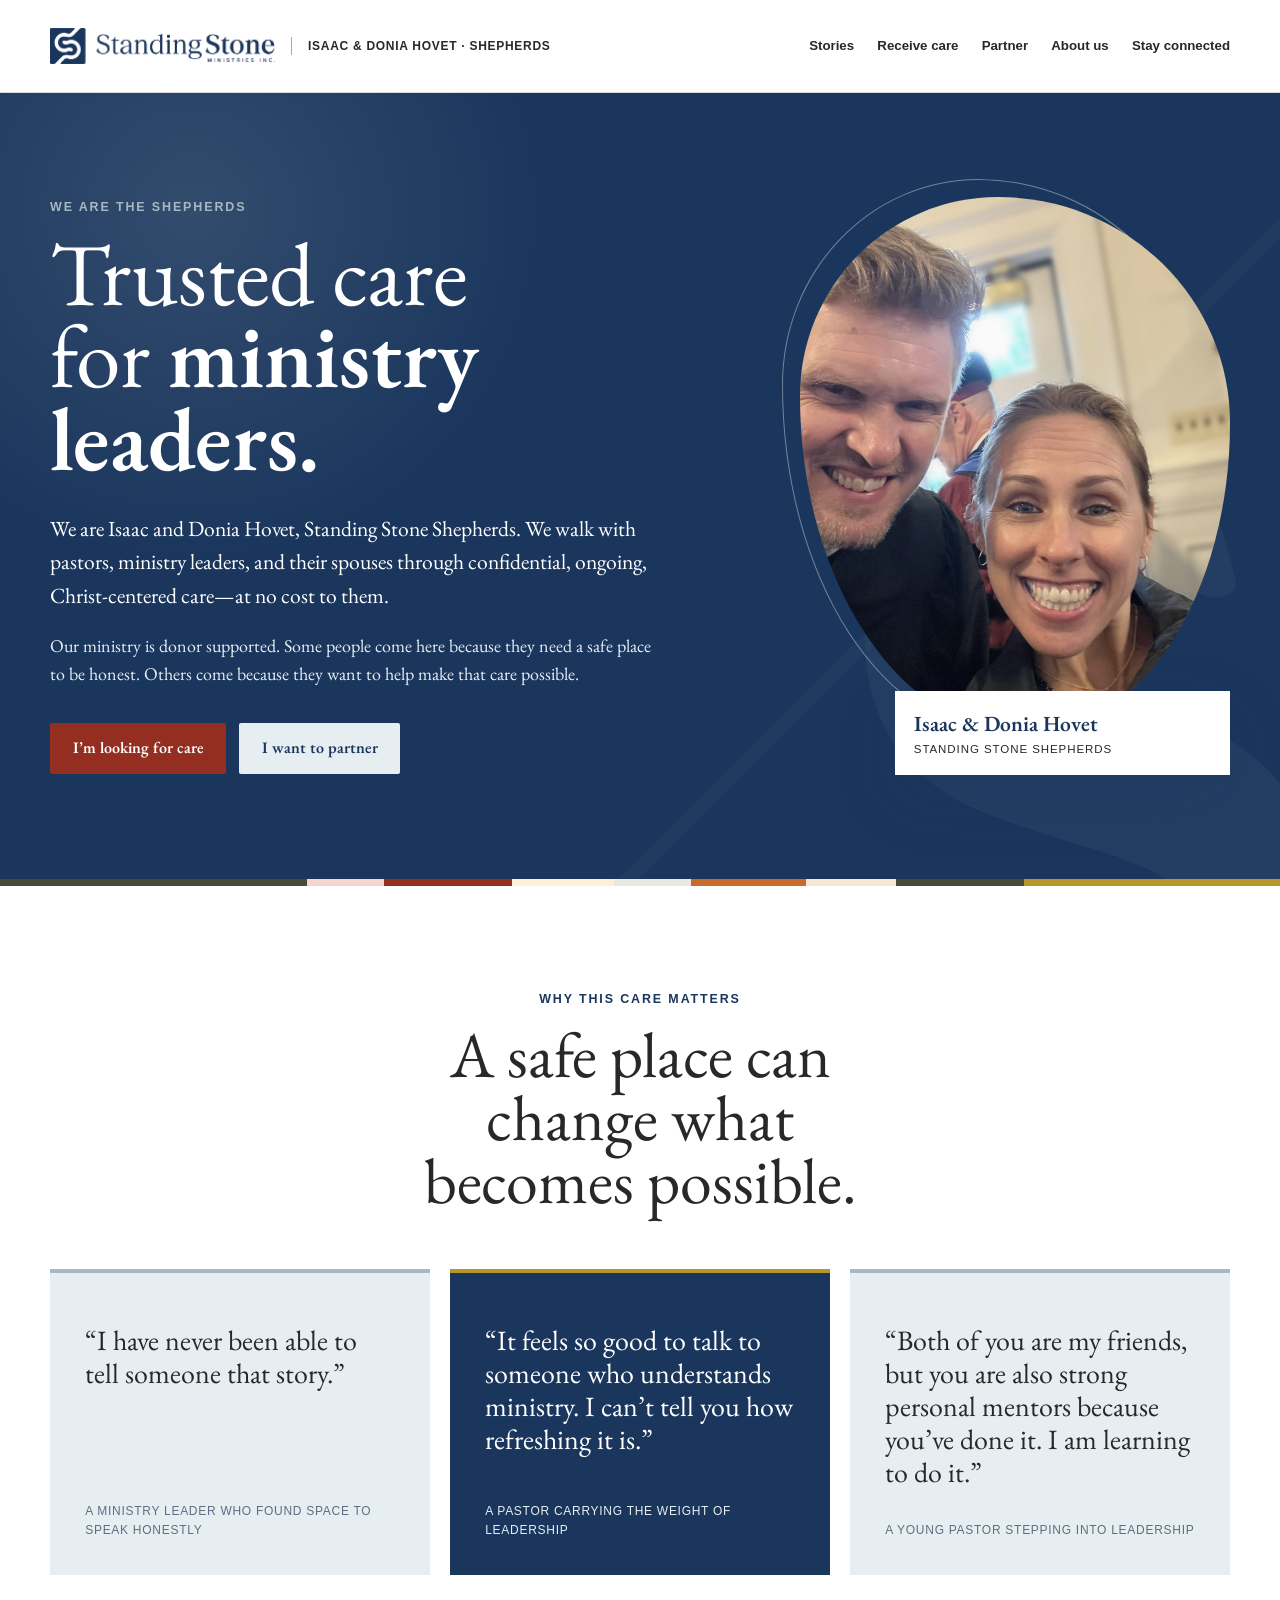
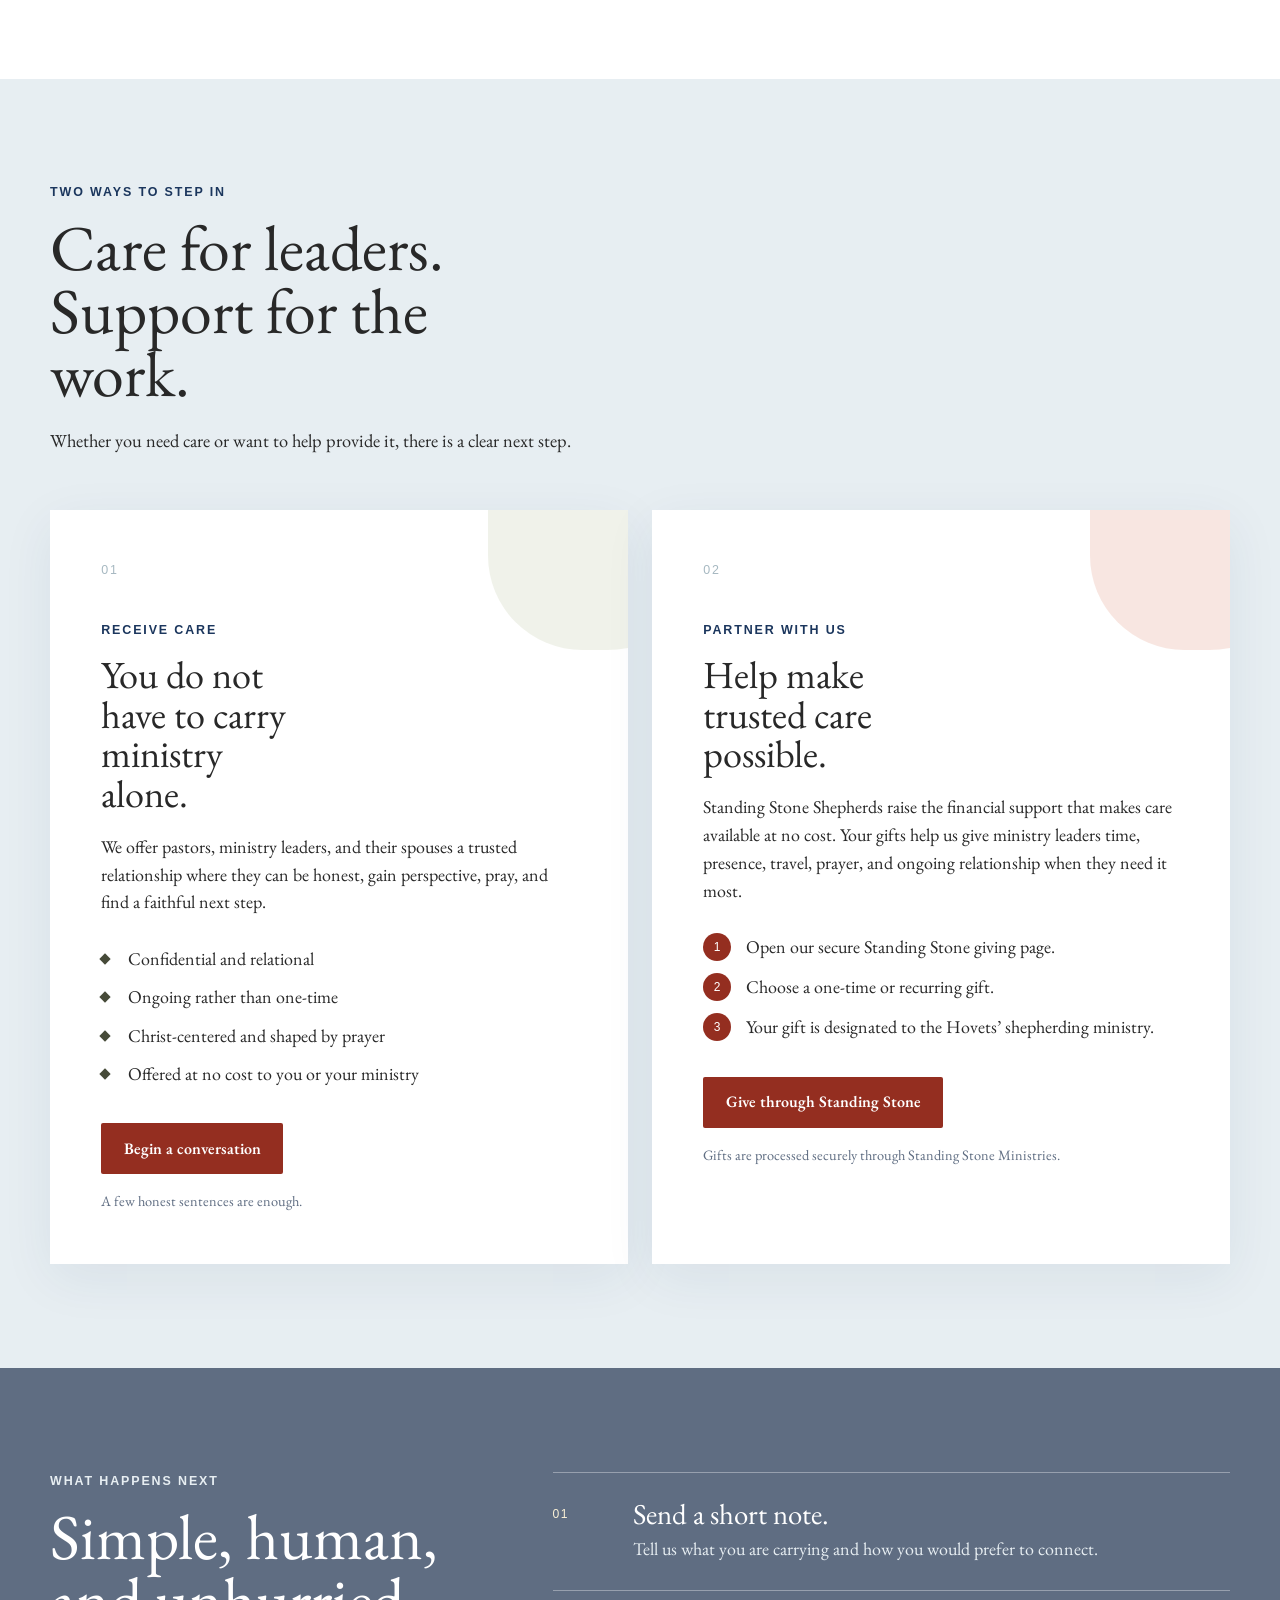
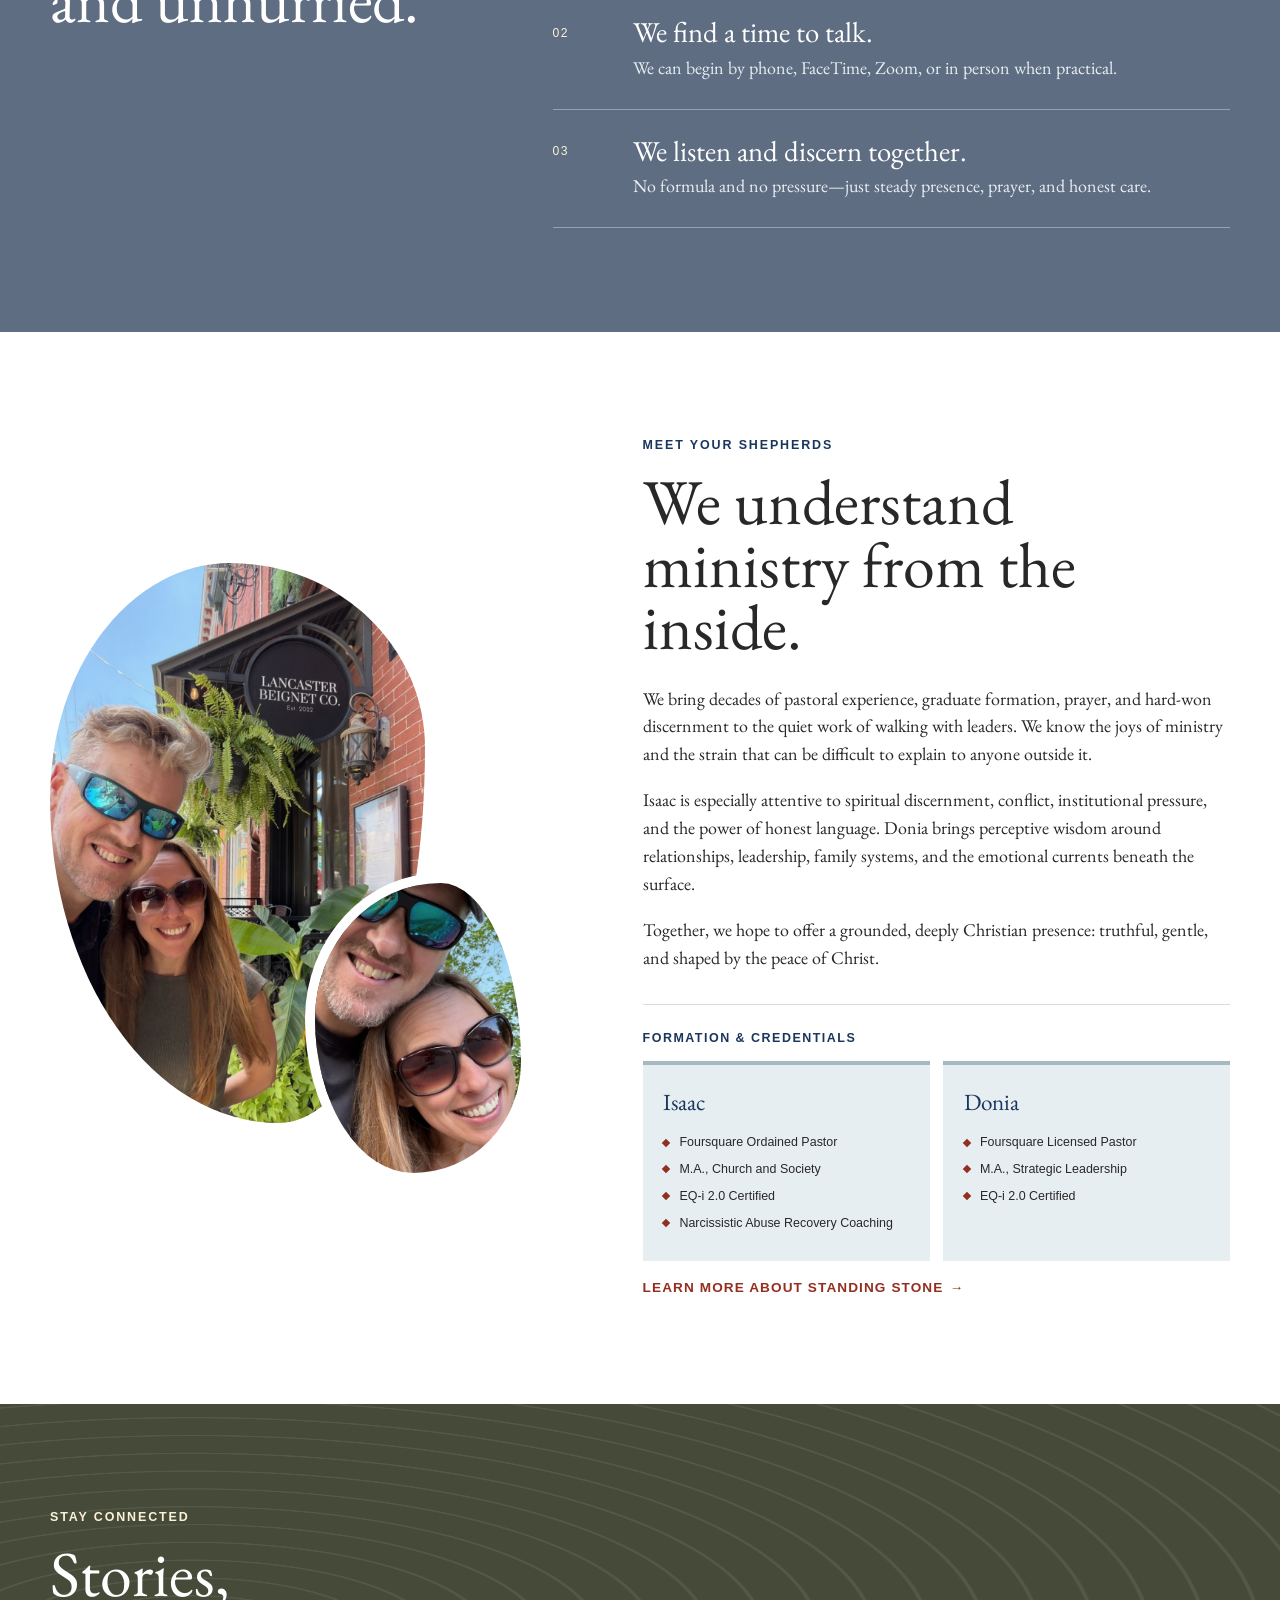
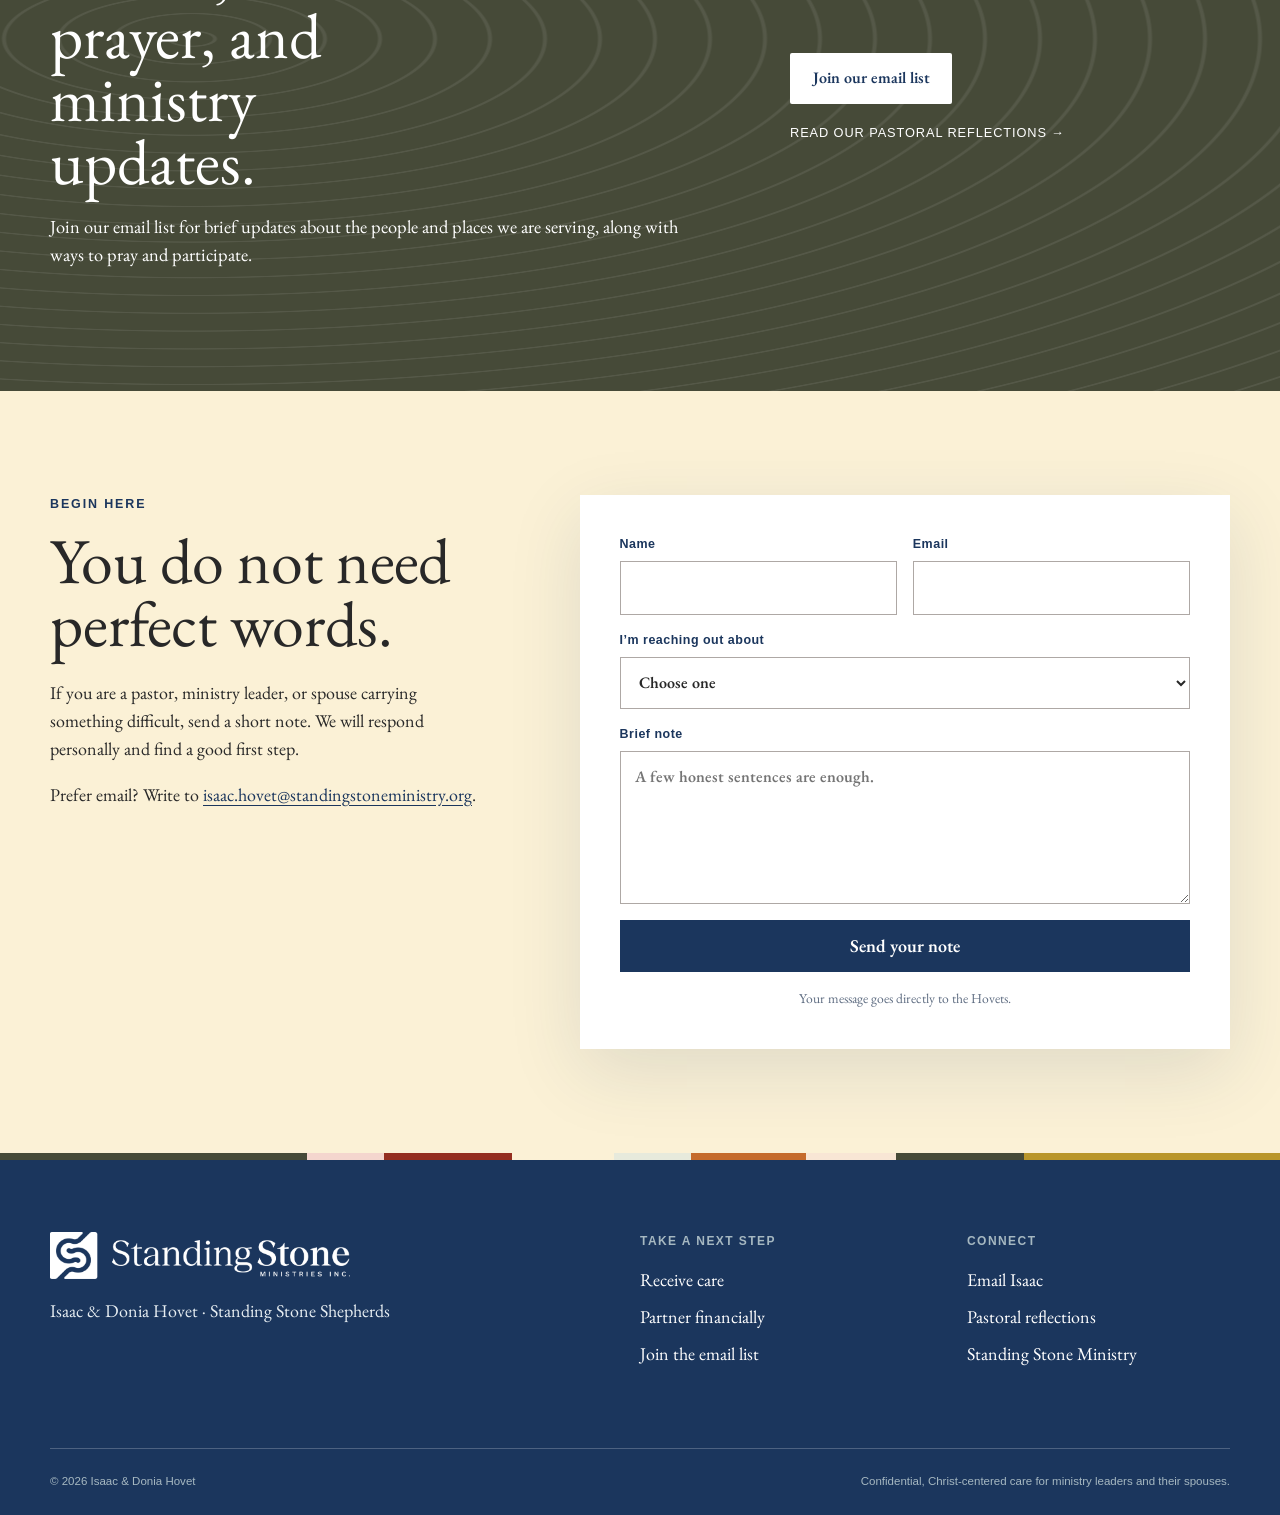
==== commit c77cab04: "Add Isaac and Donia credentials" ====
--- a/index.html
+++ b/index.html
@@ -151,6 +151,28 @@
             <p>We bring decades of pastoral experience, graduate formation, prayer, and hard-won discernment to the quiet work of walking with leaders. We know the joys of ministry and the strain that can be difficult to explain to anyone outside it.</p>
             <p>Isaac is especially attentive to spiritual discernment, conflict, institutional pressure, and the power of honest language. Donia brings perceptive wisdom around relationships, leadership, family systems, and the emotional currents beneath the surface.</p>
             <p>Together, we hope to offer a grounded, deeply Christian presence: truthful, gentle, and shaped by the peace of Christ.</p>
+            <div class="credentials" aria-labelledby="credentials-title">
+              <h3 id="credentials-title">Formation &amp; credentials</h3>
+              <div class="credentials-grid">
+                <article class="credential-card">
+                  <h4>Isaac</h4>
+                  <ul>
+                    <li>Foursquare Ordained Pastor</li>
+                    <li>M.A., Church and Society</li>
+                    <li>EQ-i 2.0 Certified</li>
+                    <li>Narcissistic Abuse Recovery Coaching</li>
+                  </ul>
+                </article>
+                <article class="credential-card">
+                  <h4>Donia</h4>
+                  <ul>
+                    <li>Foursquare Licensed Pastor</li>
+                    <li>M.A., Strategic Leadership</li>
+                    <li>EQ-i 2.0 Certified</li>
+                  </ul>
+                </article>
+              </div>
+            </div>
             <a class="text-link" href="https://standingstoneministry.org/" target="_blank" rel="noreferrer">Learn more about Standing Stone <span aria-hidden="true">→</span></a>
           </div>
         </div>
--- a/styles.css
+++ b/styles.css
@@ -281,6 +281,14 @@
 .about-photo-small { position: absolute; width: 47%; height: 310px; right: 0; bottom: -10px; object-fit: cover; border: 10px solid var(--white); border-radius: 60% 40% 52% 48% / 47% 61% 39% 53%; filter: saturate(0.82); }
 .about-copy h2 { margin-bottom: 1.6rem; }
 .about-copy p { max-width: 41rem; }
+.credentials { max-width: 41rem; margin-top: 2rem; padding-top: 1.7rem; border-top: 1px solid var(--ash); }
+.credentials > h3 { margin: 0 0 1rem; color: var(--midnight); font-family: var(--detail); font-size: 0.78rem; font-weight: 600; letter-spacing: 0.12em; text-transform: uppercase; }
+.credentials-grid { display: grid; grid-template-columns: 1fr 1fr; gap: 0.85rem; }
+.credential-card { padding: 1.25rem 1.3rem; background: var(--mist); border-top: 4px solid var(--azure); }
+.credential-card h4 { margin: 0 0 0.8rem; color: var(--midnight); font-family: var(--display); font-size: 1.45rem; font-weight: 400; }
+.credential-card ul { margin: 0; padding: 0; list-style: none; }
+.credential-card li { position: relative; margin: 0.55rem 0; padding-left: 1rem; color: var(--slate); font-family: var(--detail); font-size: 0.78rem; line-height: 1.45; }
+.credential-card li::before { content: ""; position: absolute; left: 0; top: 0.5em; width: 6px; height: 6px; transform: rotate(45deg); background: var(--sunset); }
 .text-link { display: inline-flex; gap: 0.4rem; margin-top: 1rem; color: var(--sunset); font-family: var(--detail); font-size: 0.85rem; font-weight: 600; text-decoration: none; text-transform: uppercase; letter-spacing: 0.08em; }
 
 .connect-band { position: relative; overflow: hidden; color: var(--white); background: var(--forest); }
@@ -366,6 +374,7 @@
   .photo-collage { min-height: 470px; }
   .about-photo-main { width: 80%; height: 430px; }
   .about-photo-small { width: 48%; height: 240px; }
+  .credentials-grid { grid-template-columns: 1fr; }
   .connect-grid { gap: 2.5rem; }
   .field-row { grid-template-columns: 1fr; }
   .contact-form { padding: 1.5rem; }
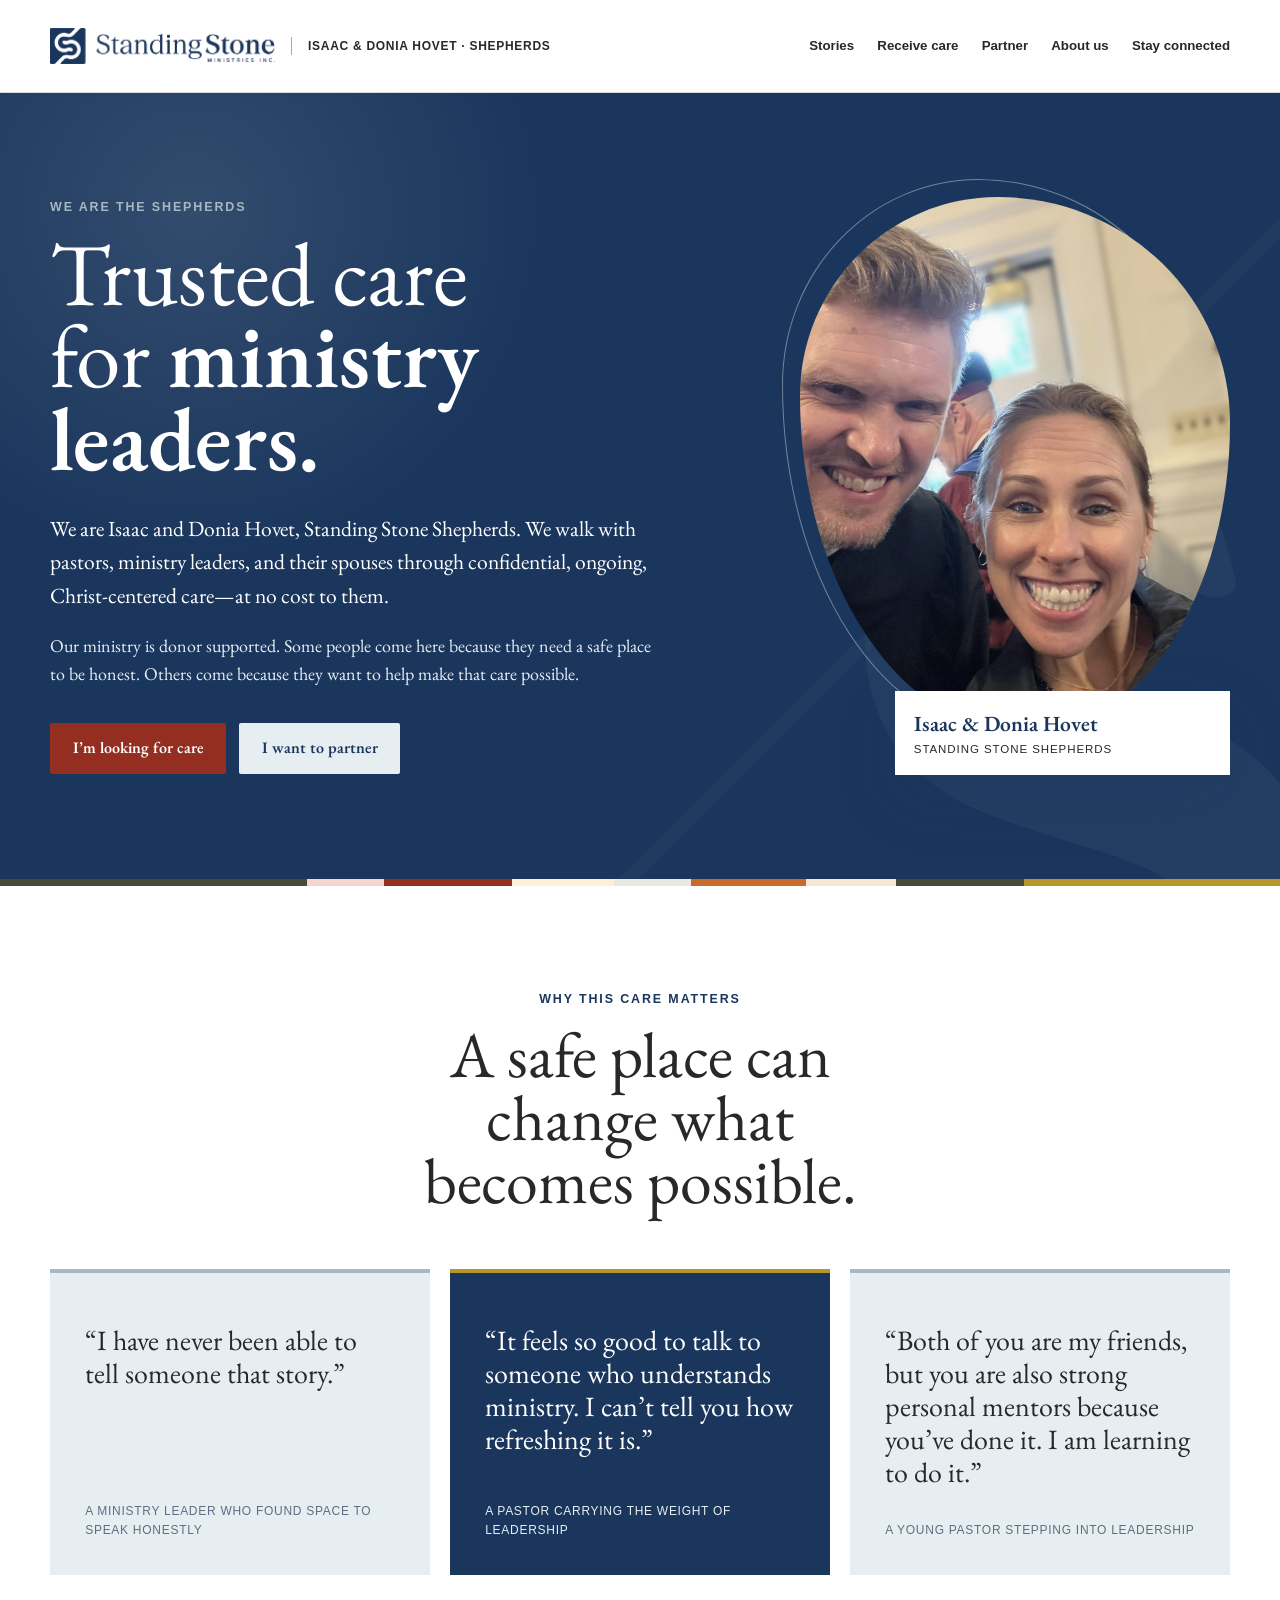
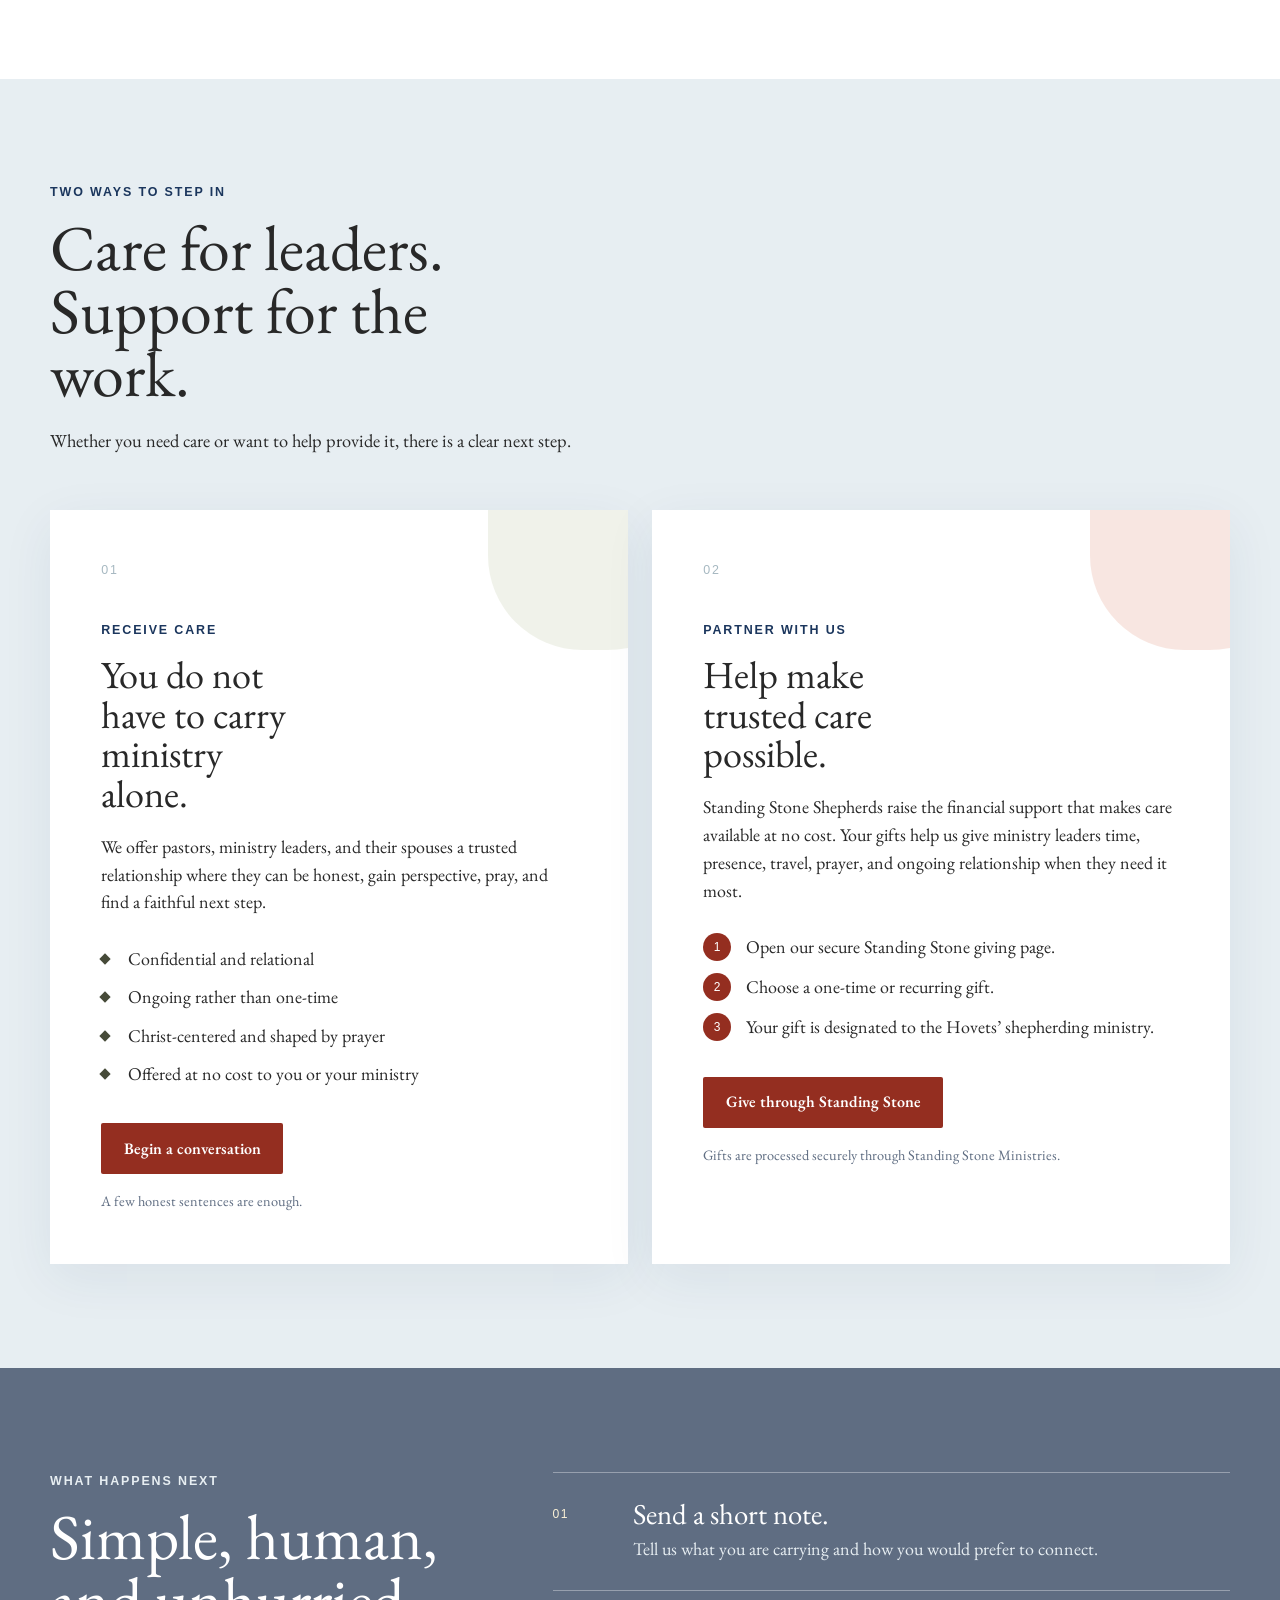
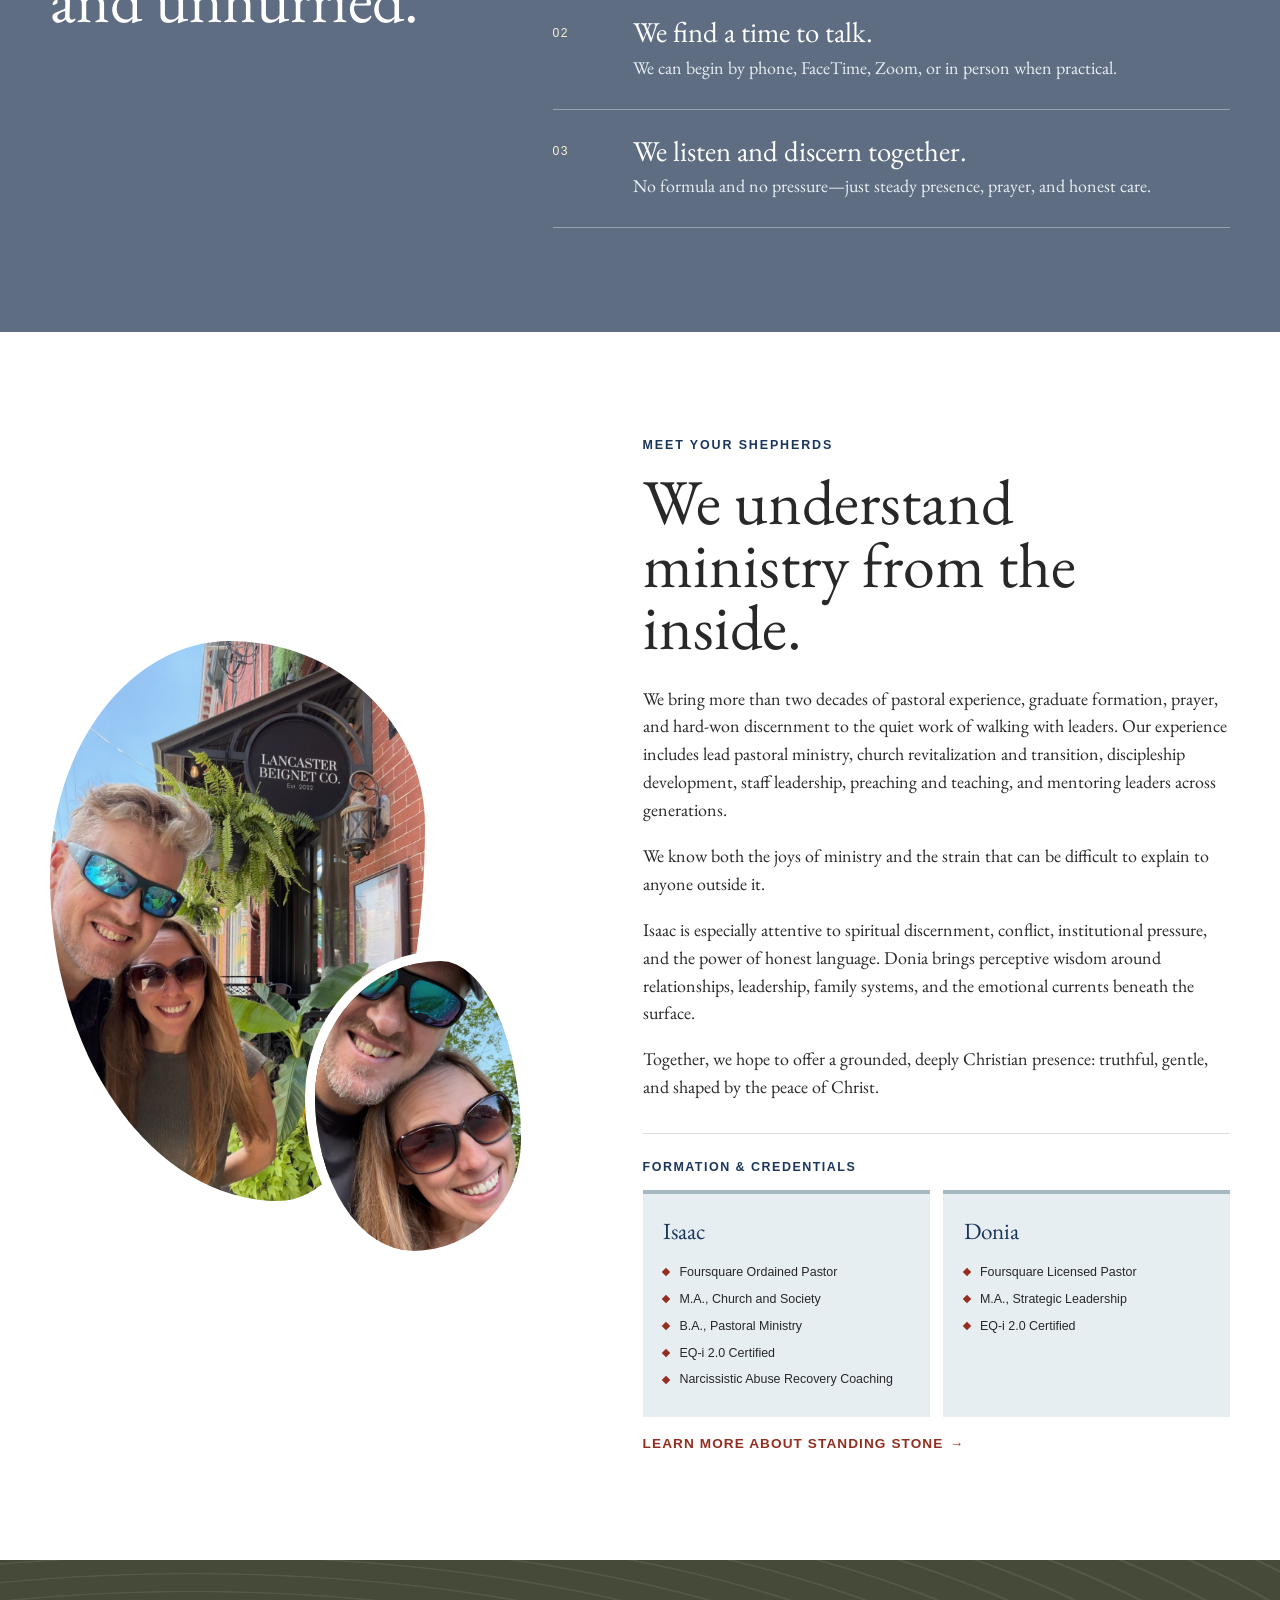
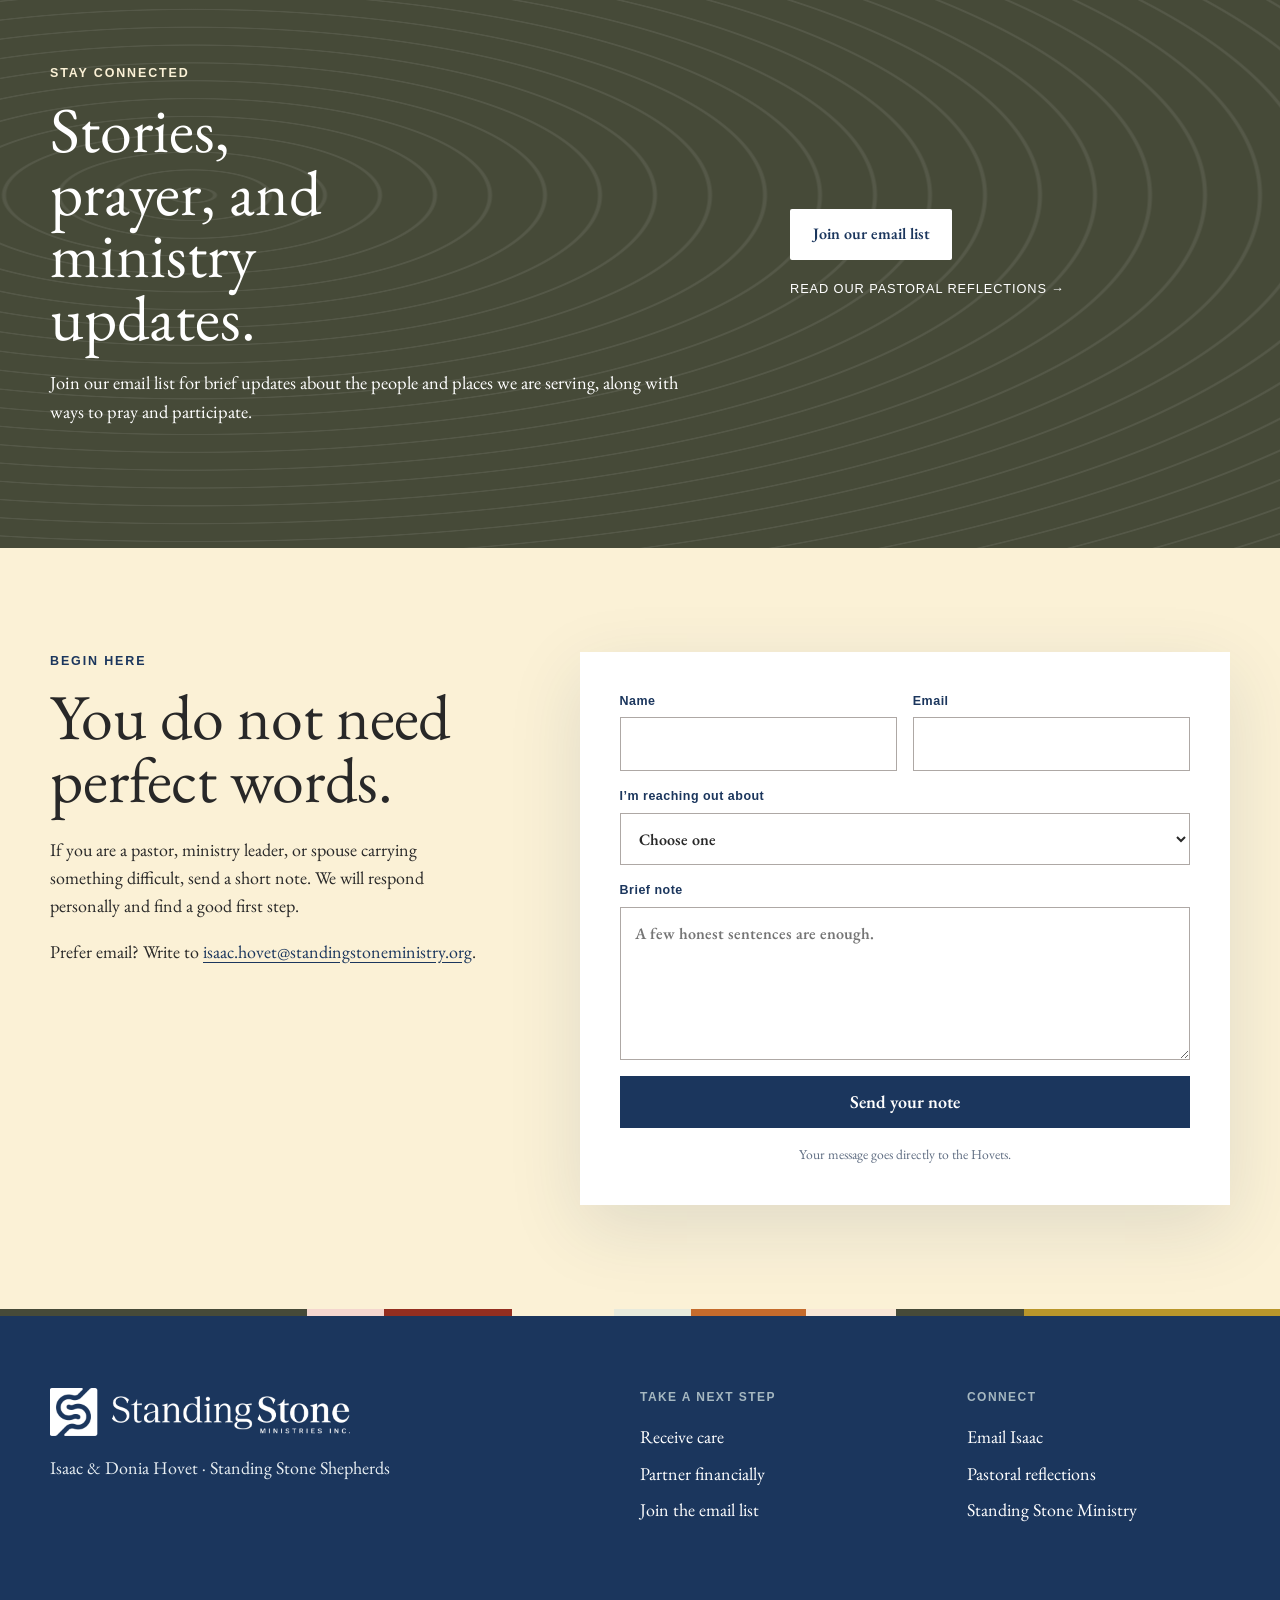
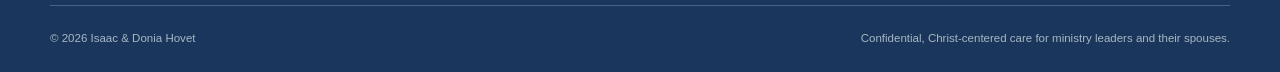
==== commit 27e7d3f1: "Add pastoral experience and education details" ====
--- a/index.html
+++ b/index.html
@@ -148,7 +148,8 @@
           <div class="about-copy" data-reveal>
             <p class="eyebrow">Meet your shepherds</p>
             <h2>We understand ministry from the inside.</h2>
-            <p>We bring decades of pastoral experience, graduate formation, prayer, and hard-won discernment to the quiet work of walking with leaders. We know the joys of ministry and the strain that can be difficult to explain to anyone outside it.</p>
+            <p>We bring more than two decades of pastoral experience, graduate formation, prayer, and hard-won discernment to the quiet work of walking with leaders. Our experience includes lead pastoral ministry, church revitalization and transition, discipleship development, staff leadership, preaching and teaching, and mentoring leaders across generations.</p>
+            <p>We know both the joys of ministry and the strain that can be difficult to explain to anyone outside it.</p>
             <p>Isaac is especially attentive to spiritual discernment, conflict, institutional pressure, and the power of honest language. Donia brings perceptive wisdom around relationships, leadership, family systems, and the emotional currents beneath the surface.</p>
             <p>Together, we hope to offer a grounded, deeply Christian presence: truthful, gentle, and shaped by the peace of Christ.</p>
             <div class="credentials" aria-labelledby="credentials-title">
@@ -159,6 +160,7 @@
                   <ul>
                     <li>Foursquare Ordained Pastor</li>
                     <li>M.A., Church and Society</li>
+                    <li>B.A., Pastoral Ministry</li>
                     <li>EQ-i 2.0 Certified</li>
                     <li>Narcissistic Abuse Recovery Coaching</li>
                   </ul>
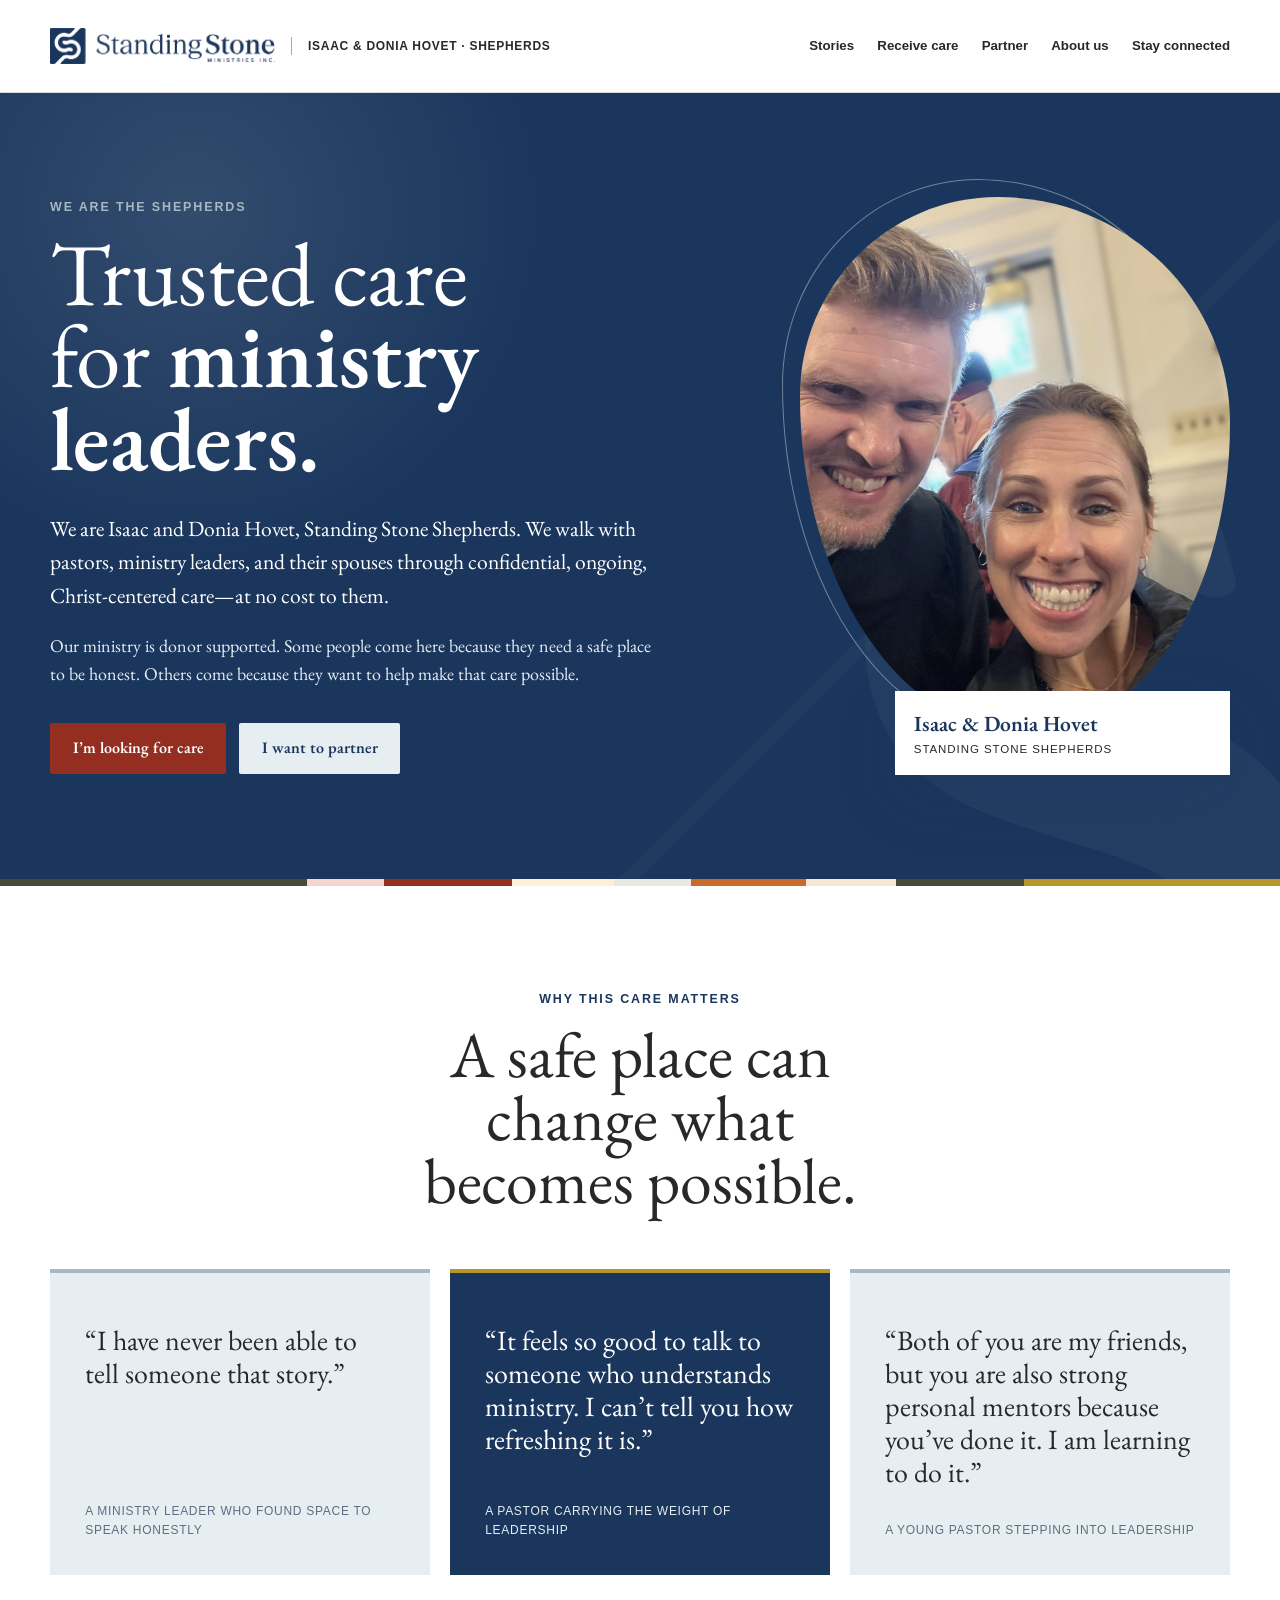
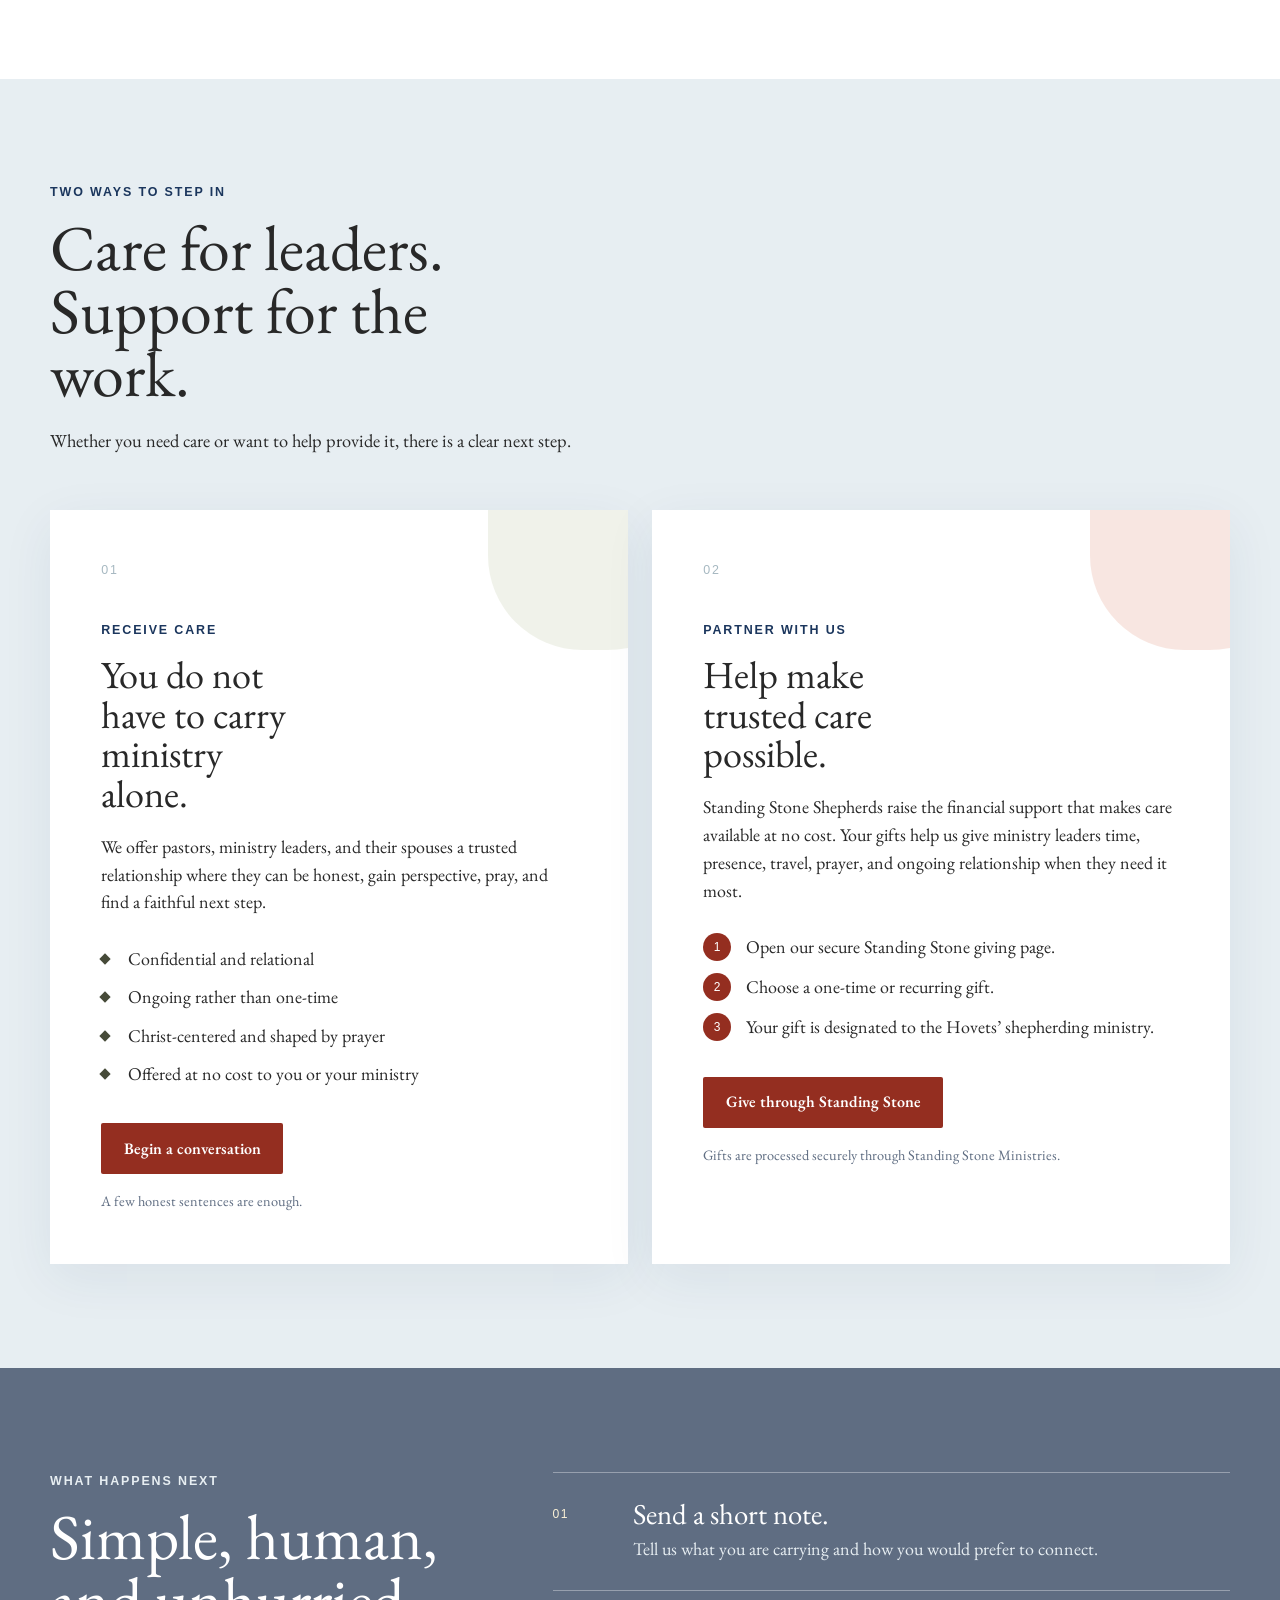
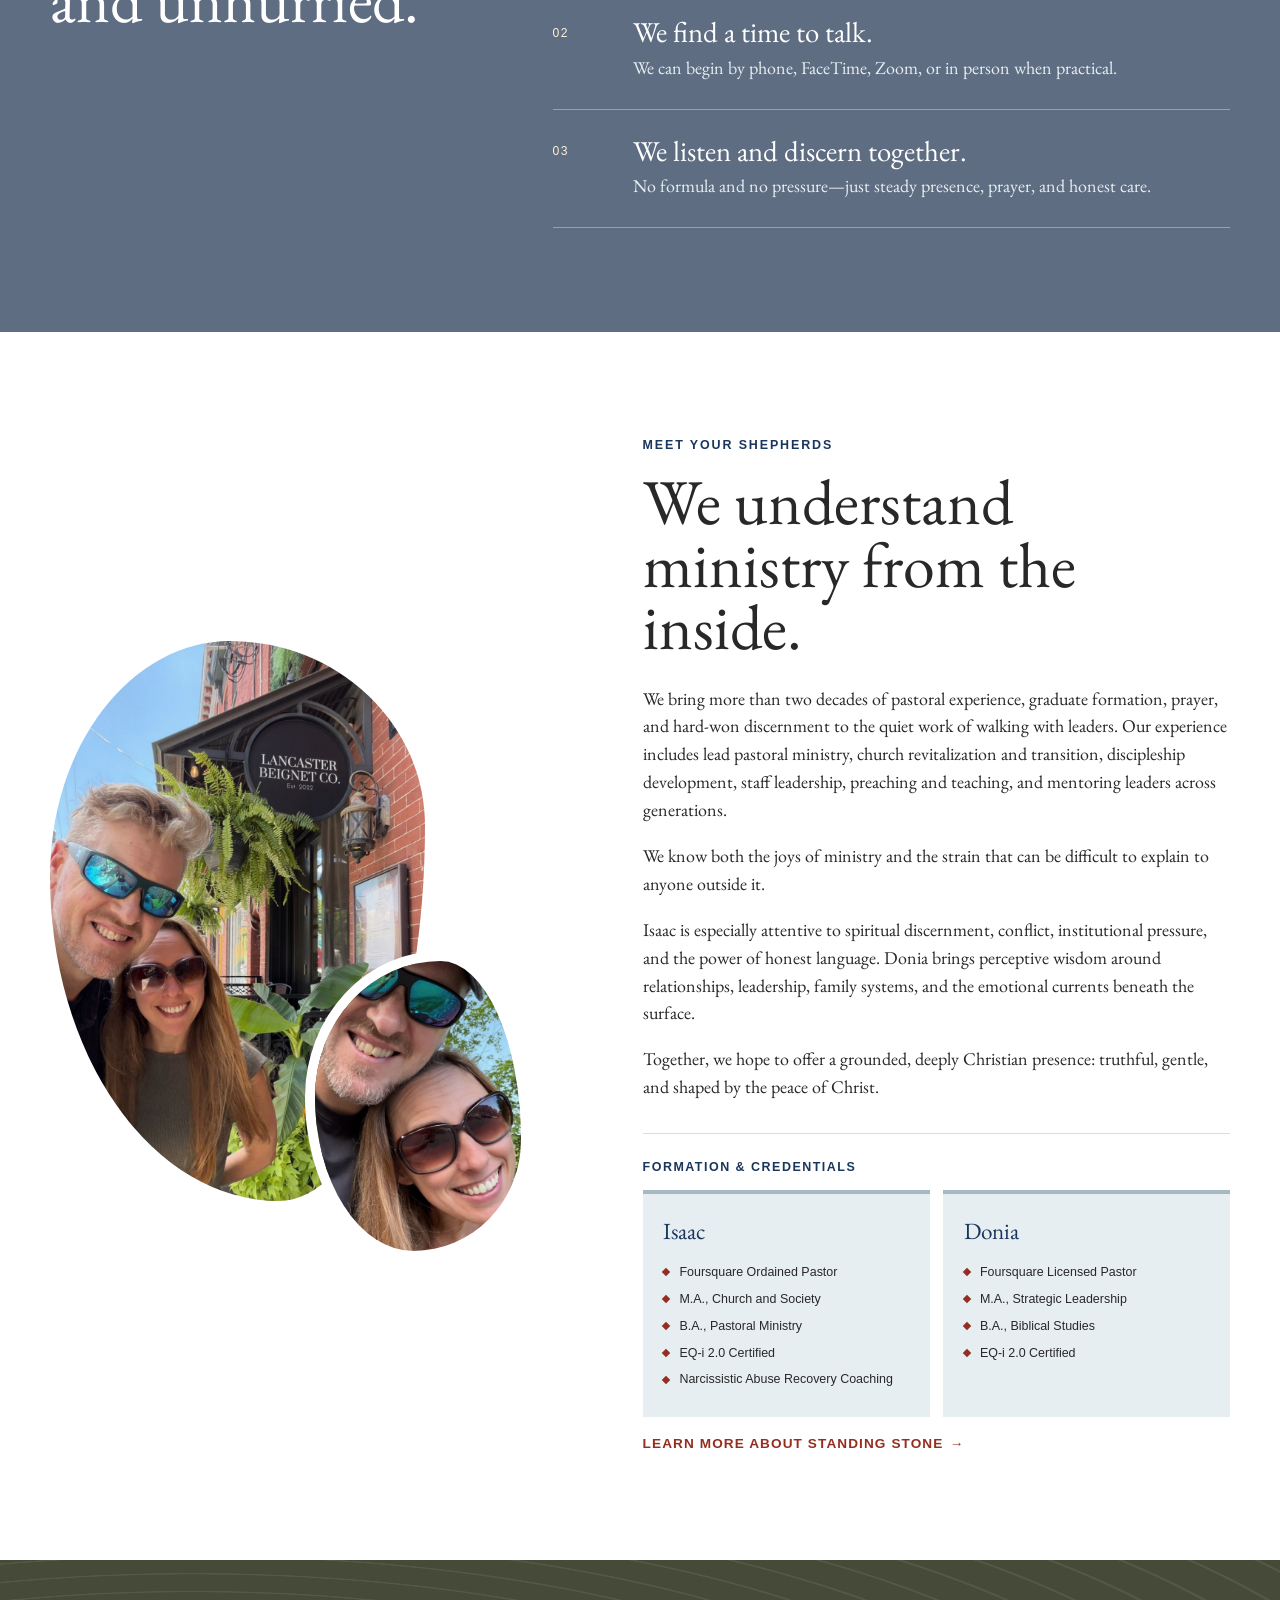
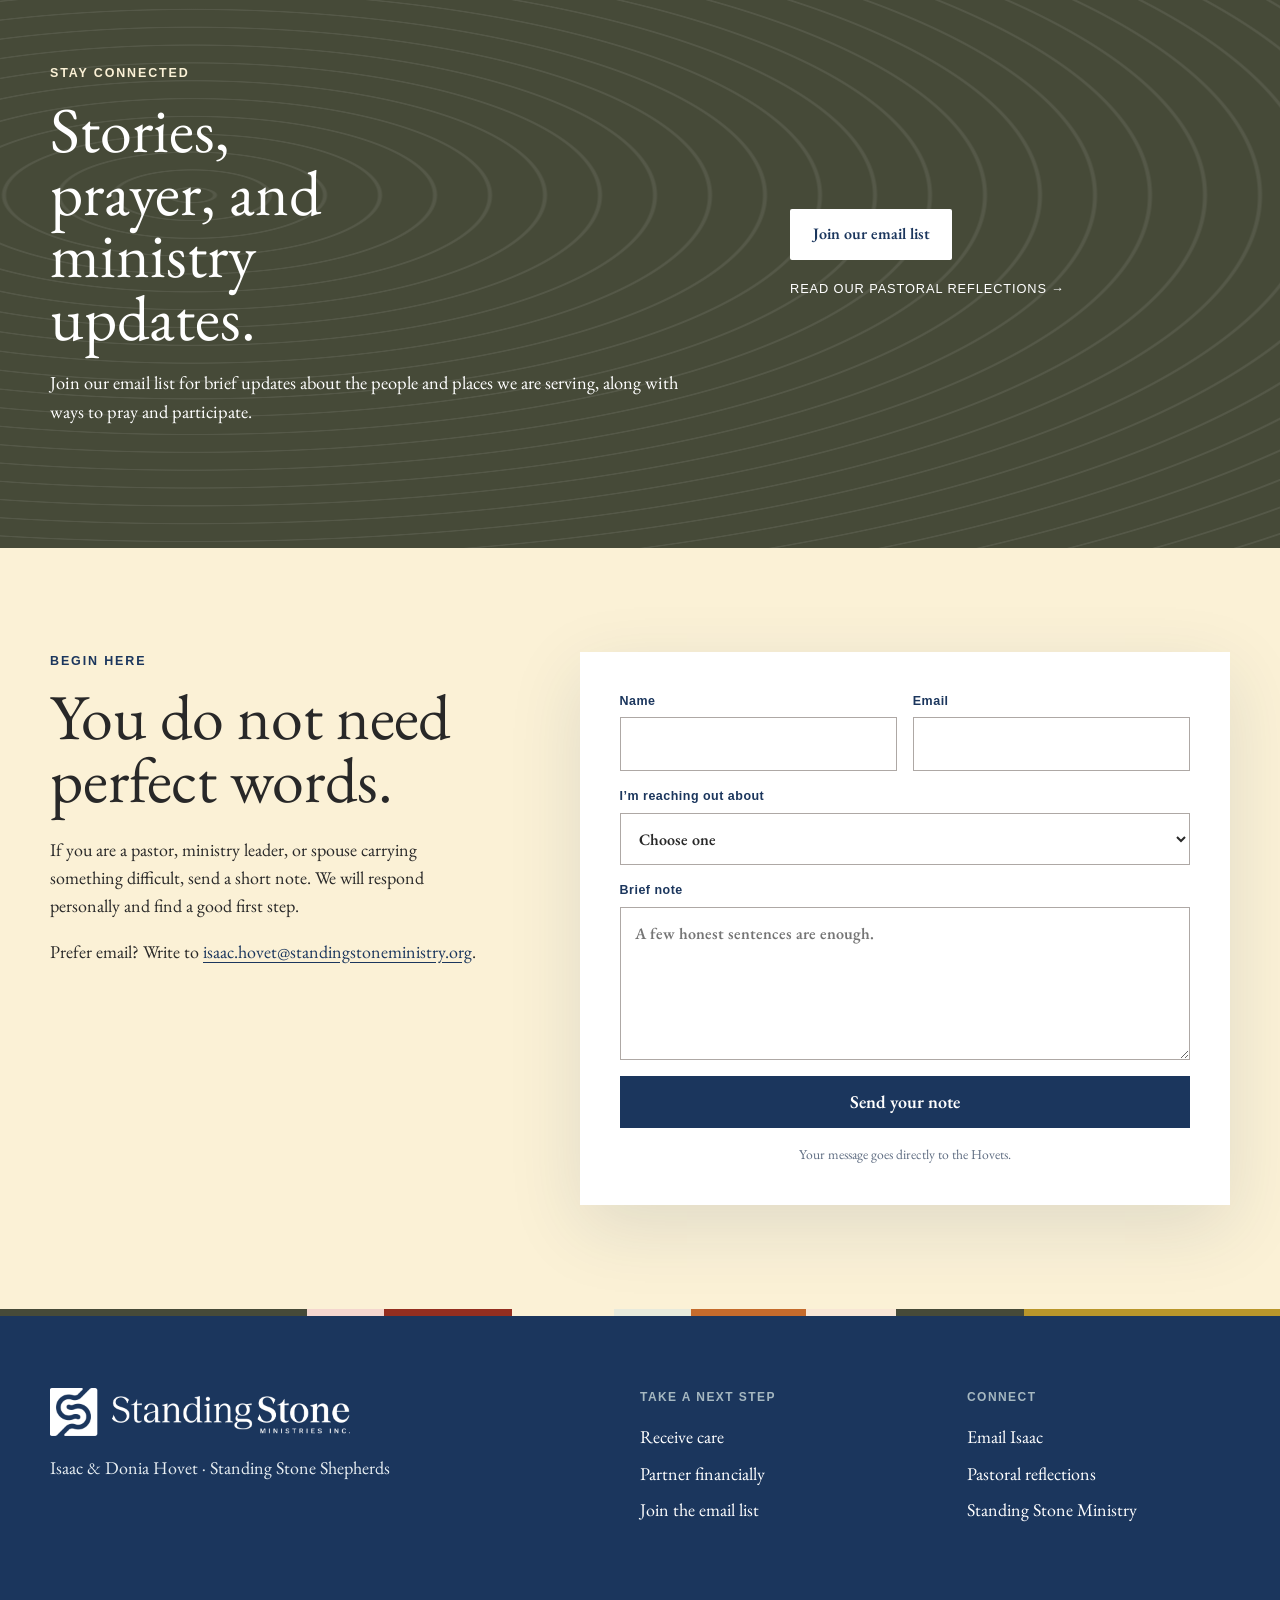
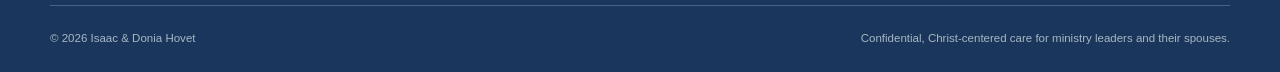
==== commit 16c6074e: "Add Donia biblical studies degree" ====
--- a/index.html
+++ b/index.html
@@ -170,6 +170,7 @@
                   <ul>
                     <li>Foursquare Licensed Pastor</li>
                     <li>M.A., Strategic Leadership</li>
+                    <li>B.A., Biblical Studies</li>
                     <li>EQ-i 2.0 Certified</li>
                   </ul>
                 </article>
